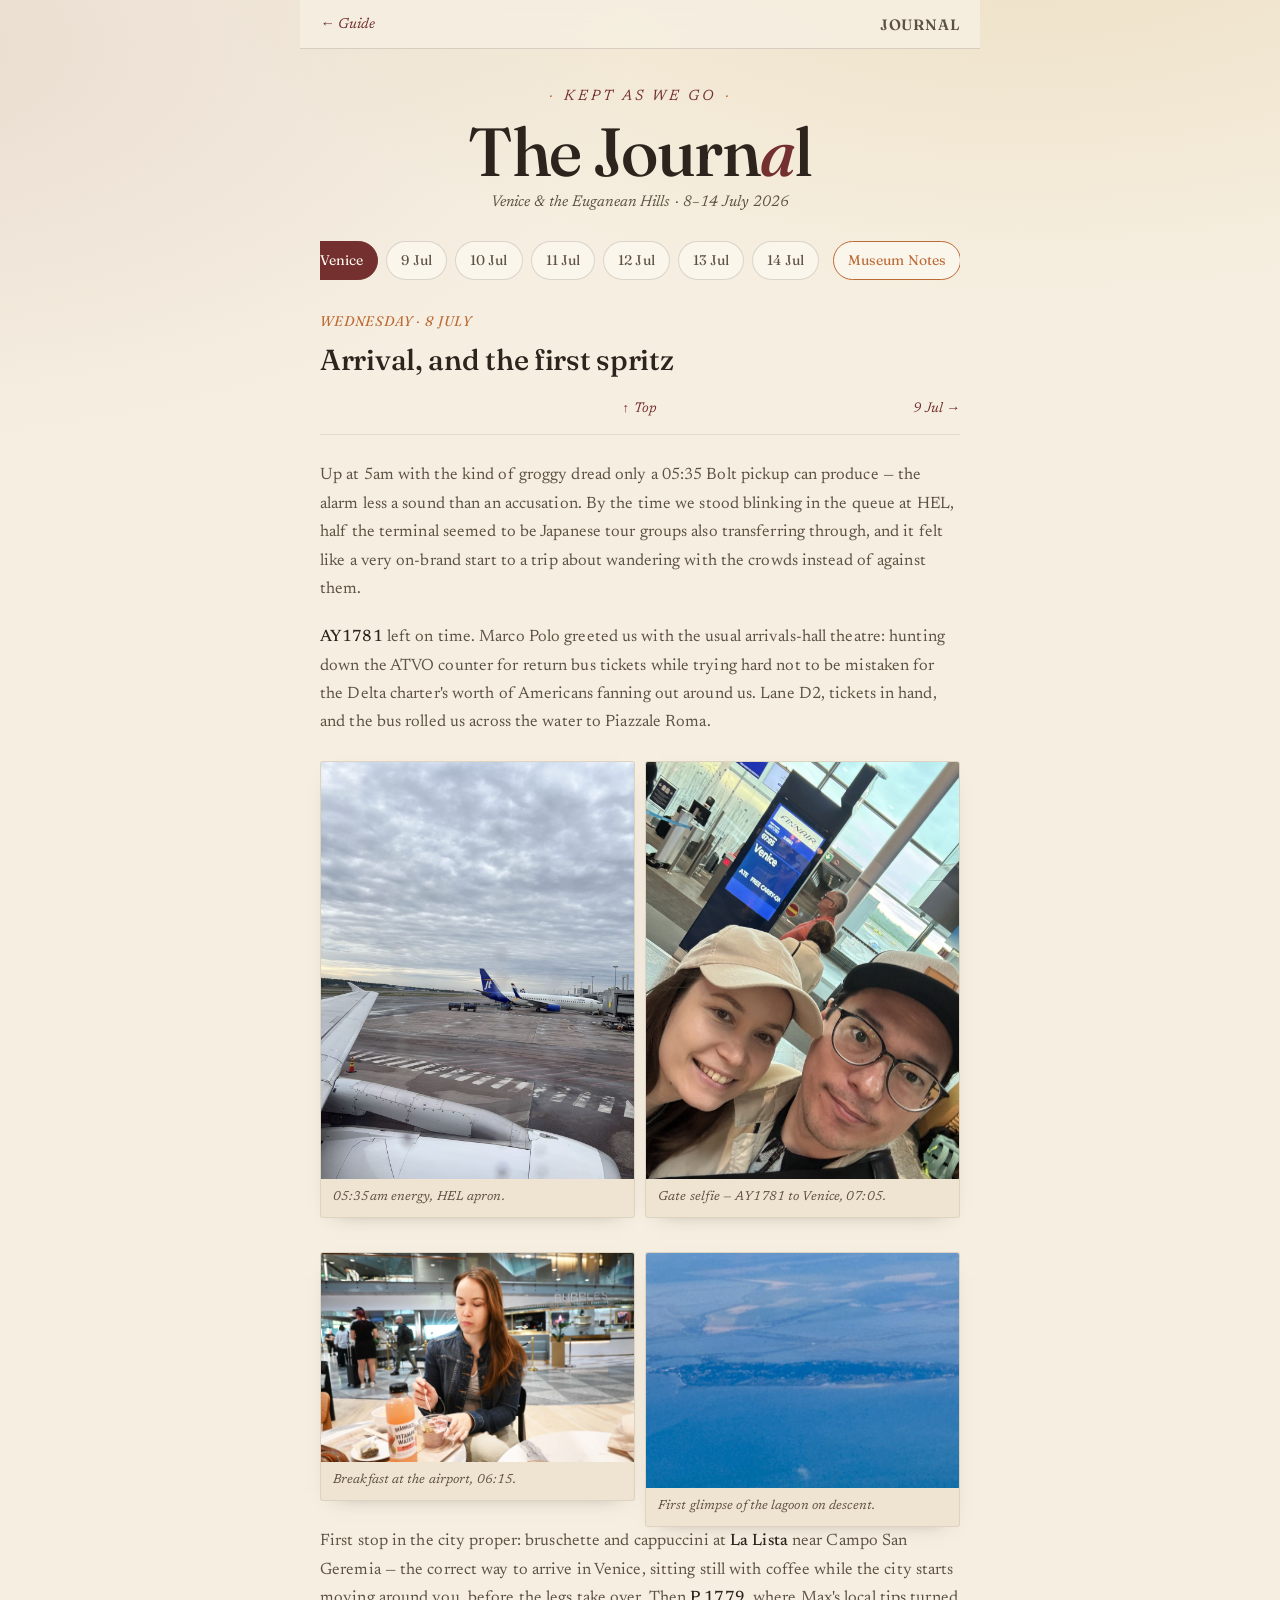
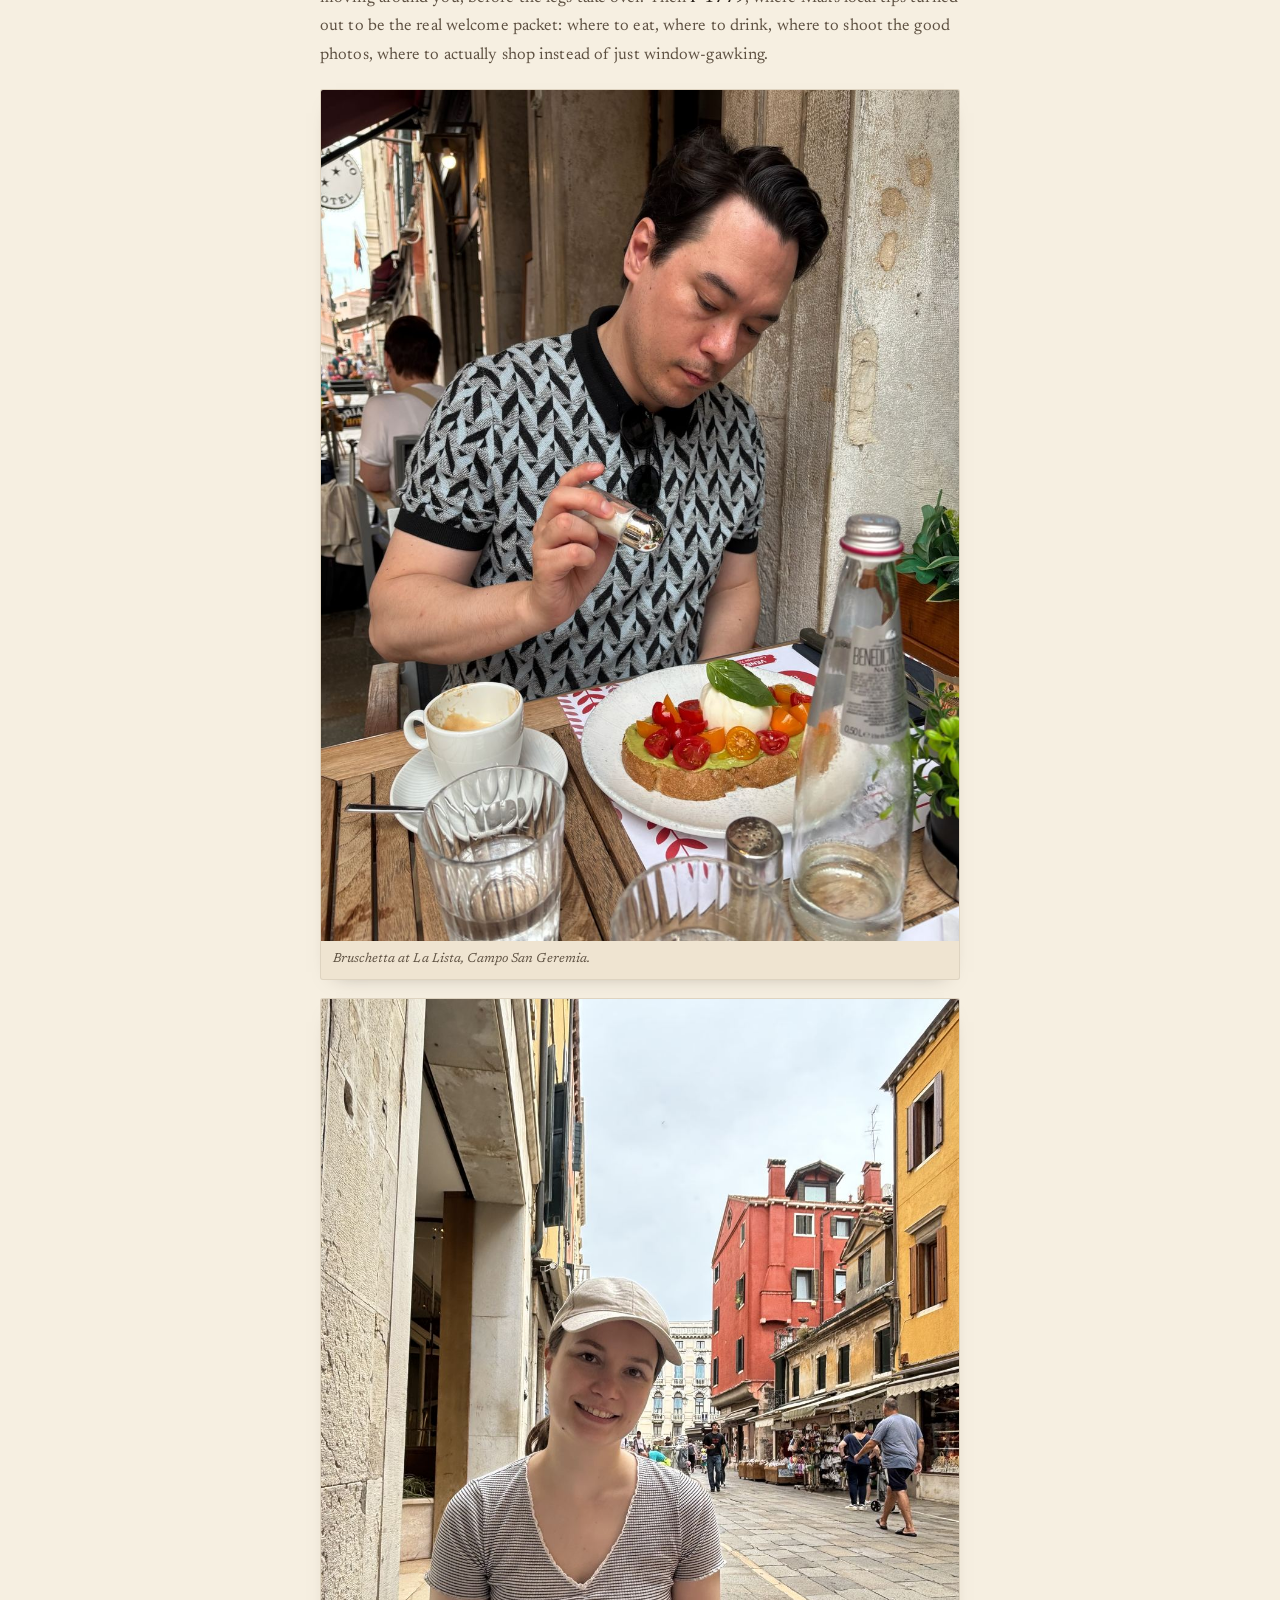
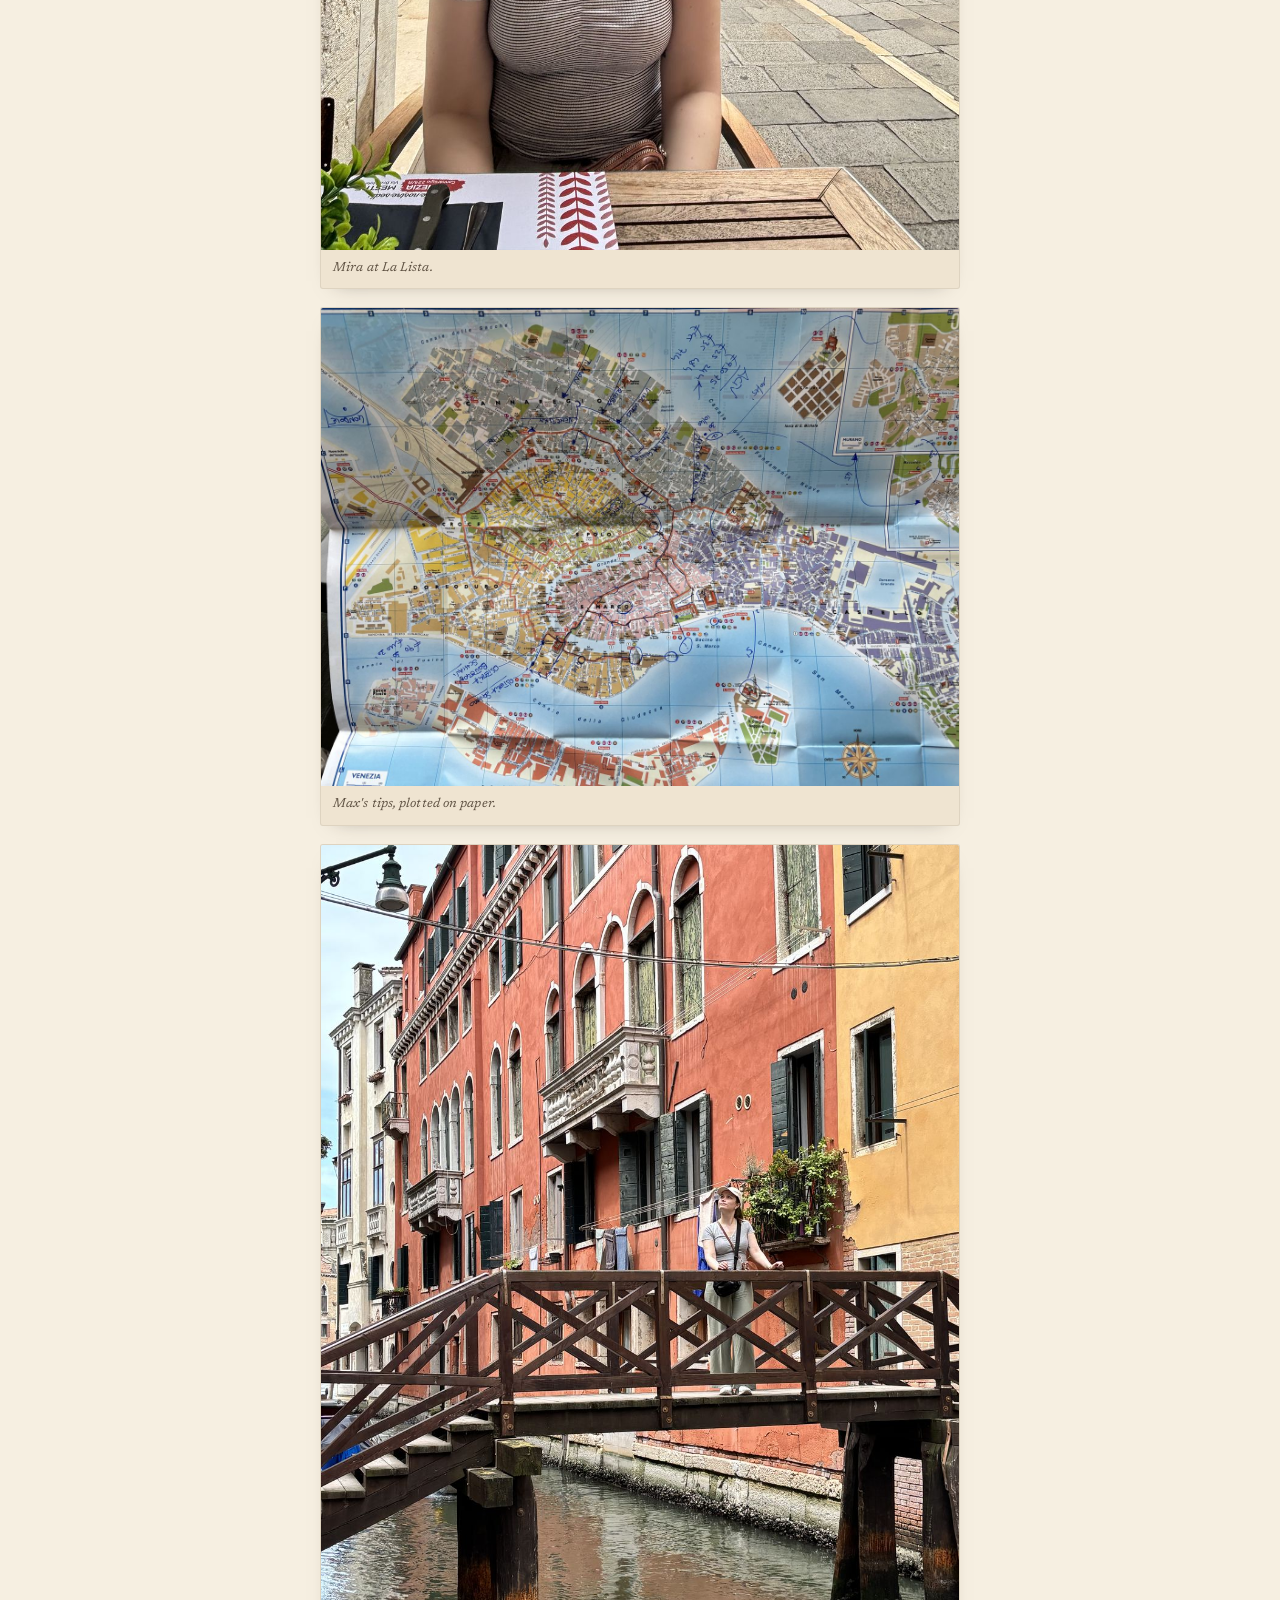
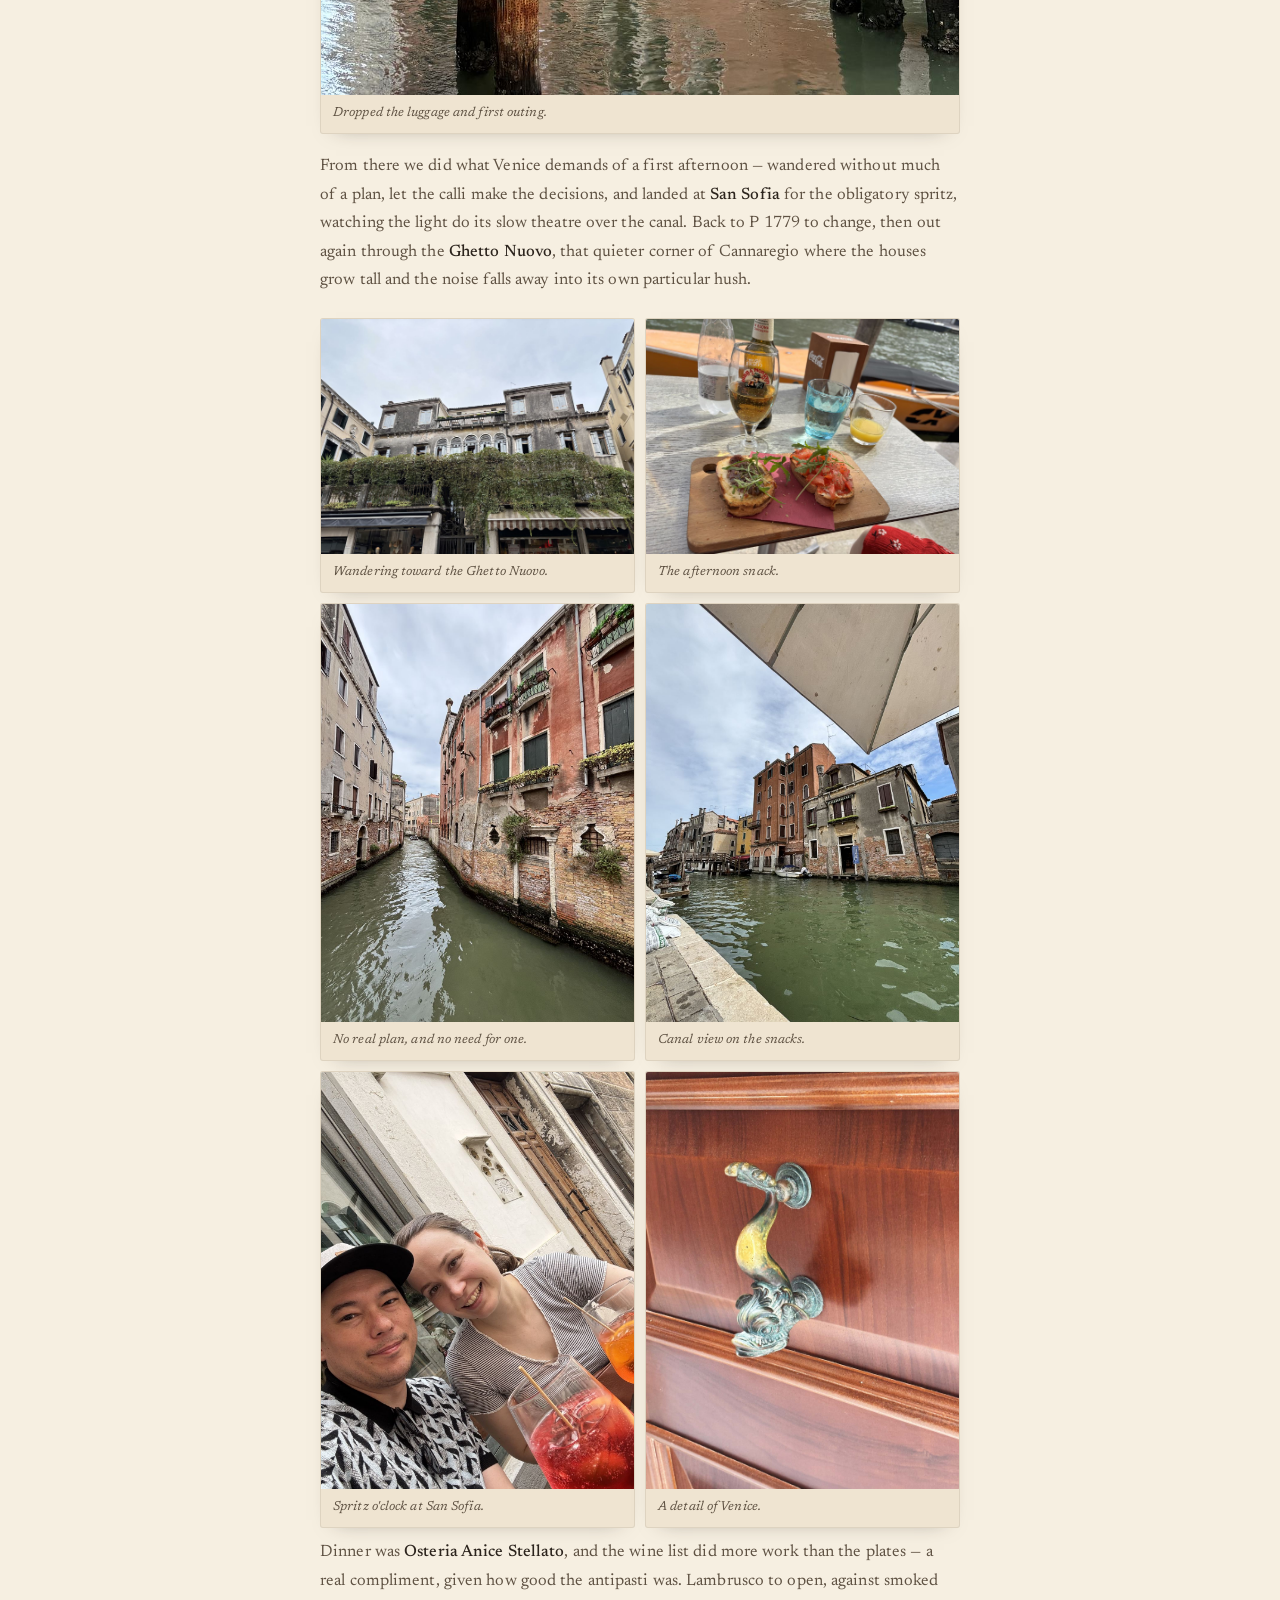
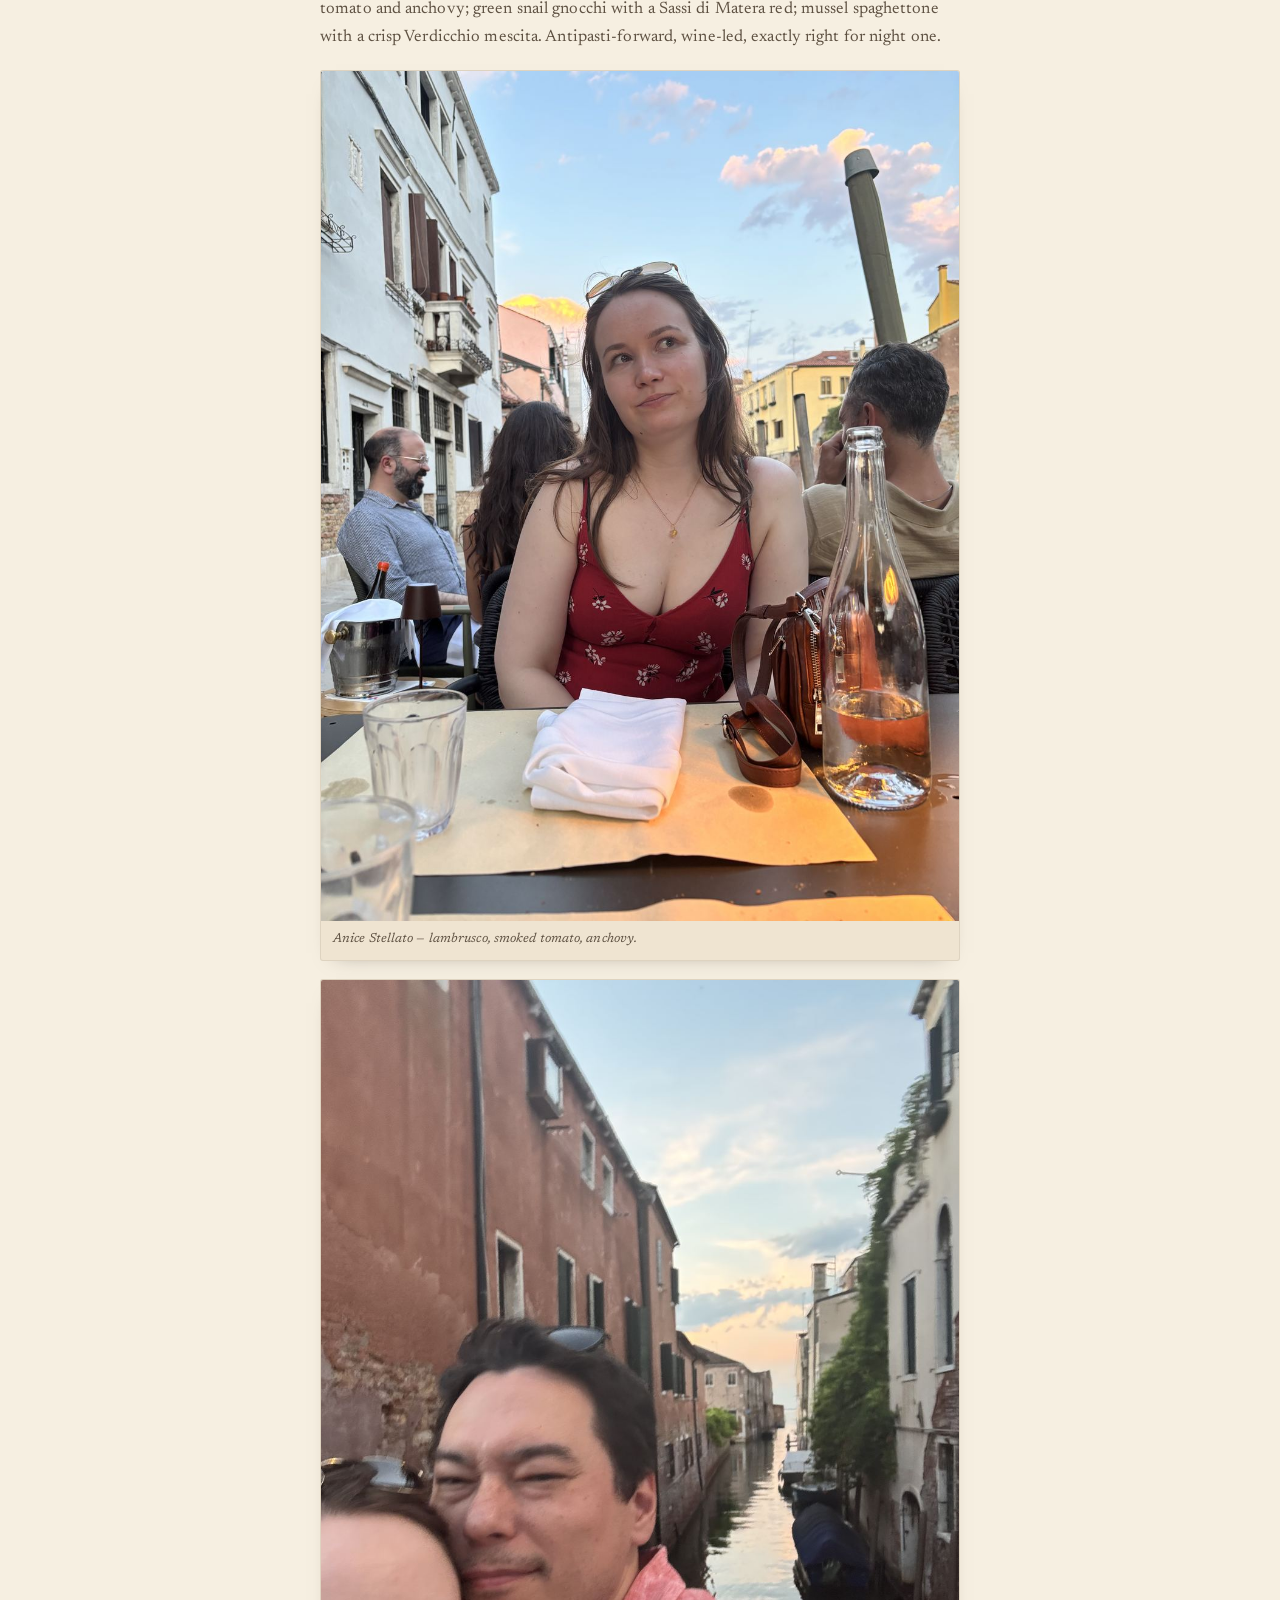
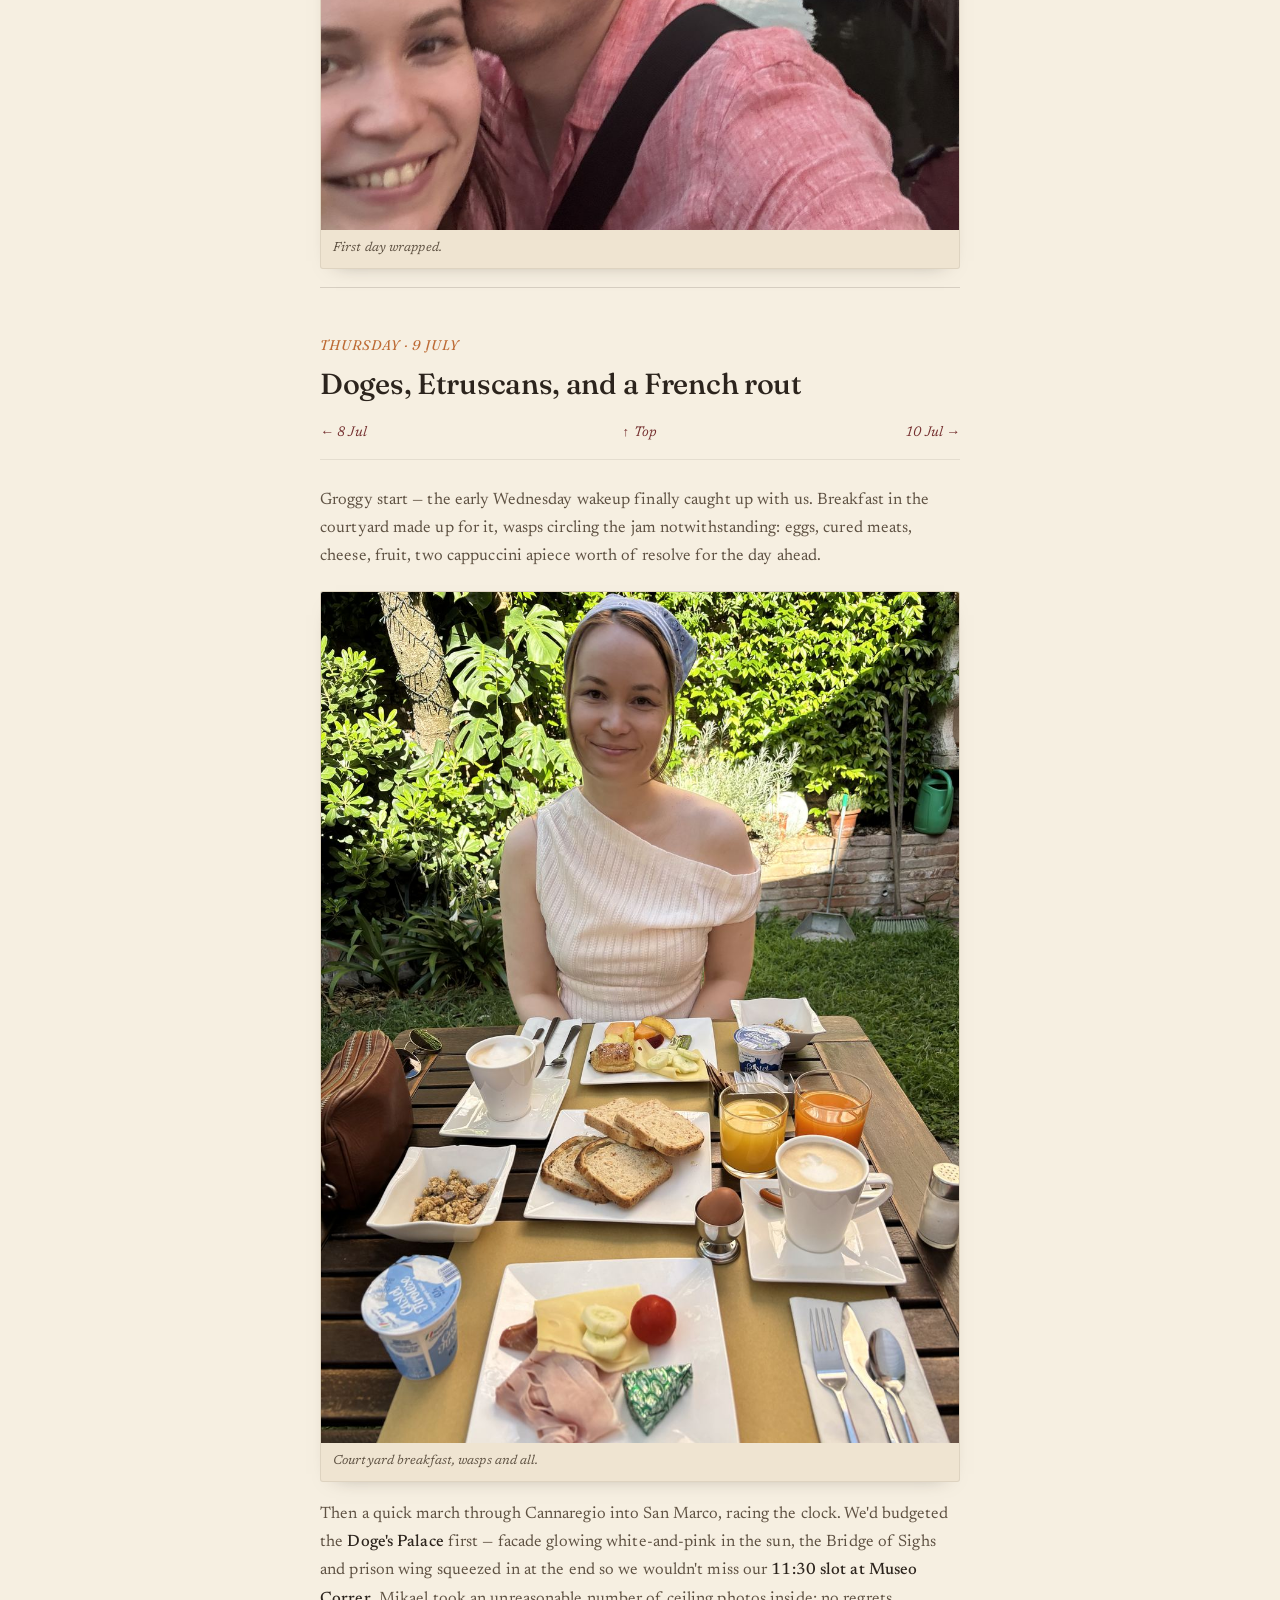
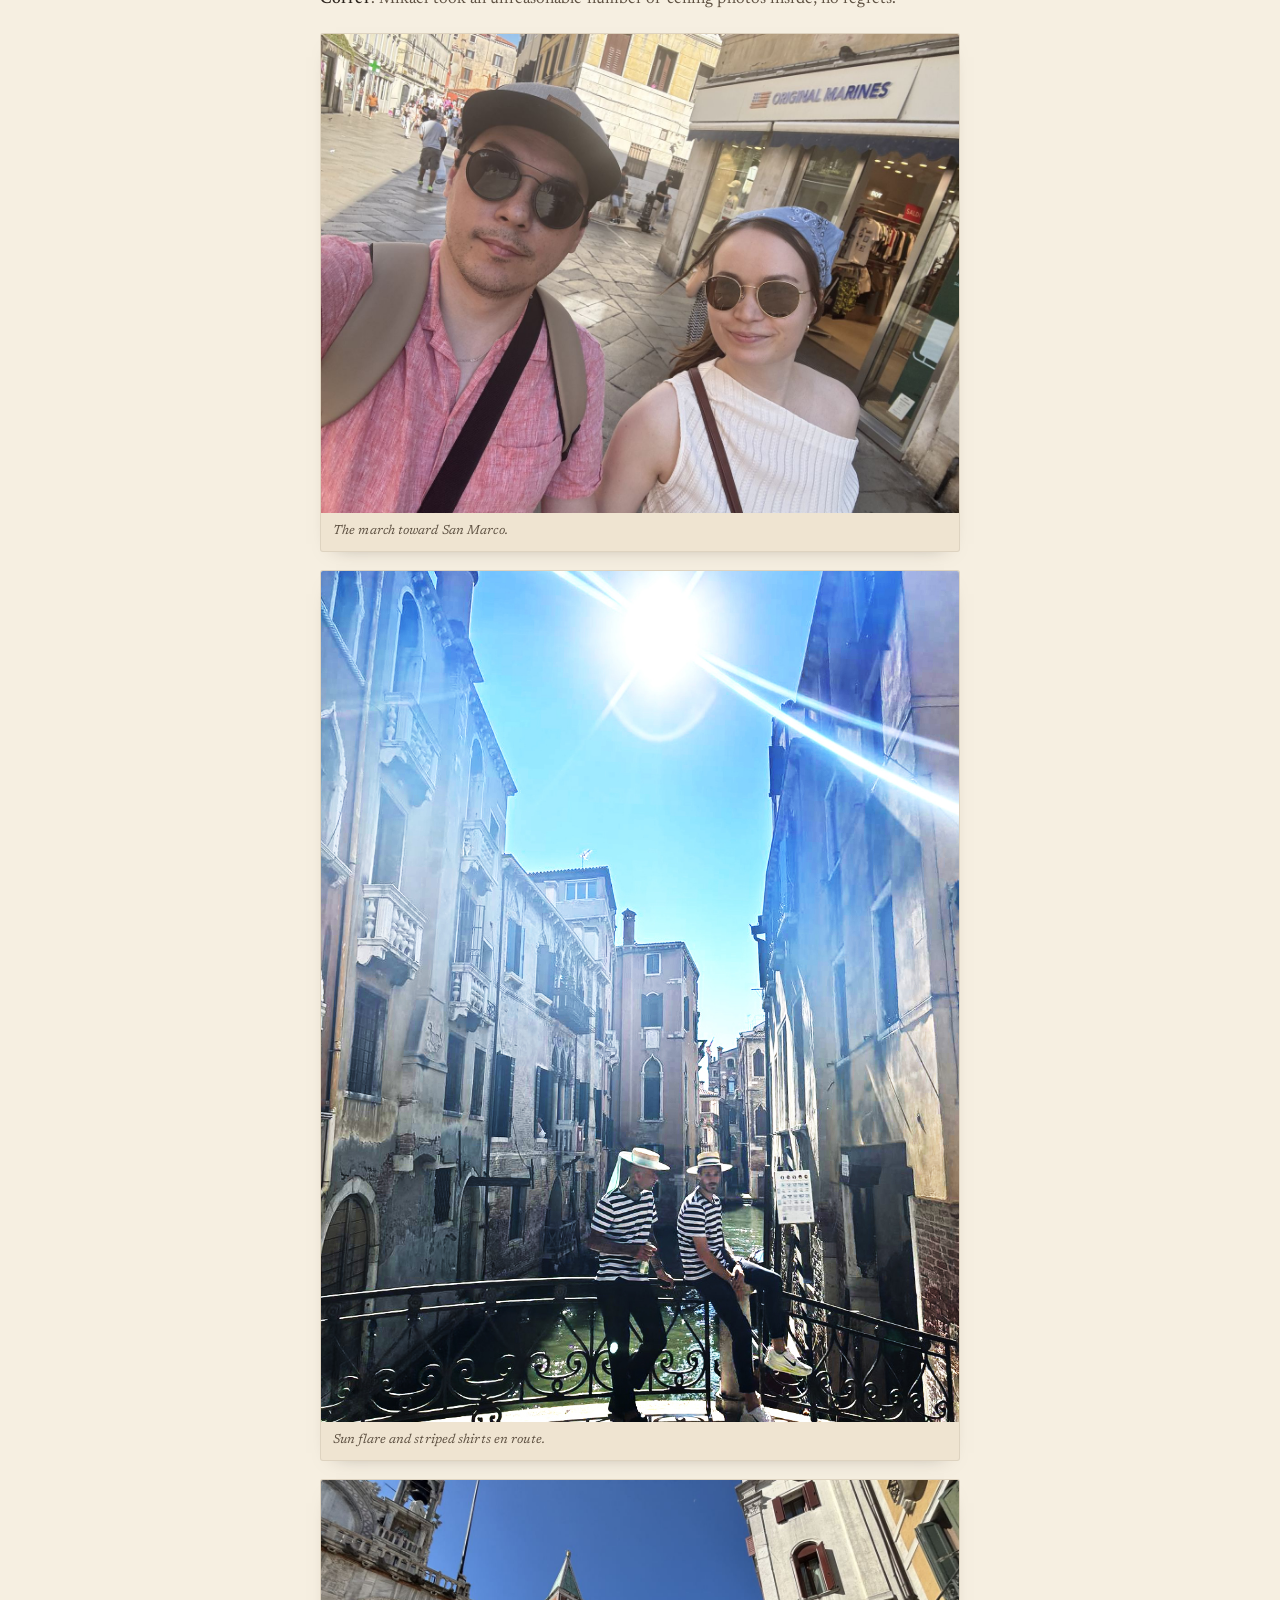
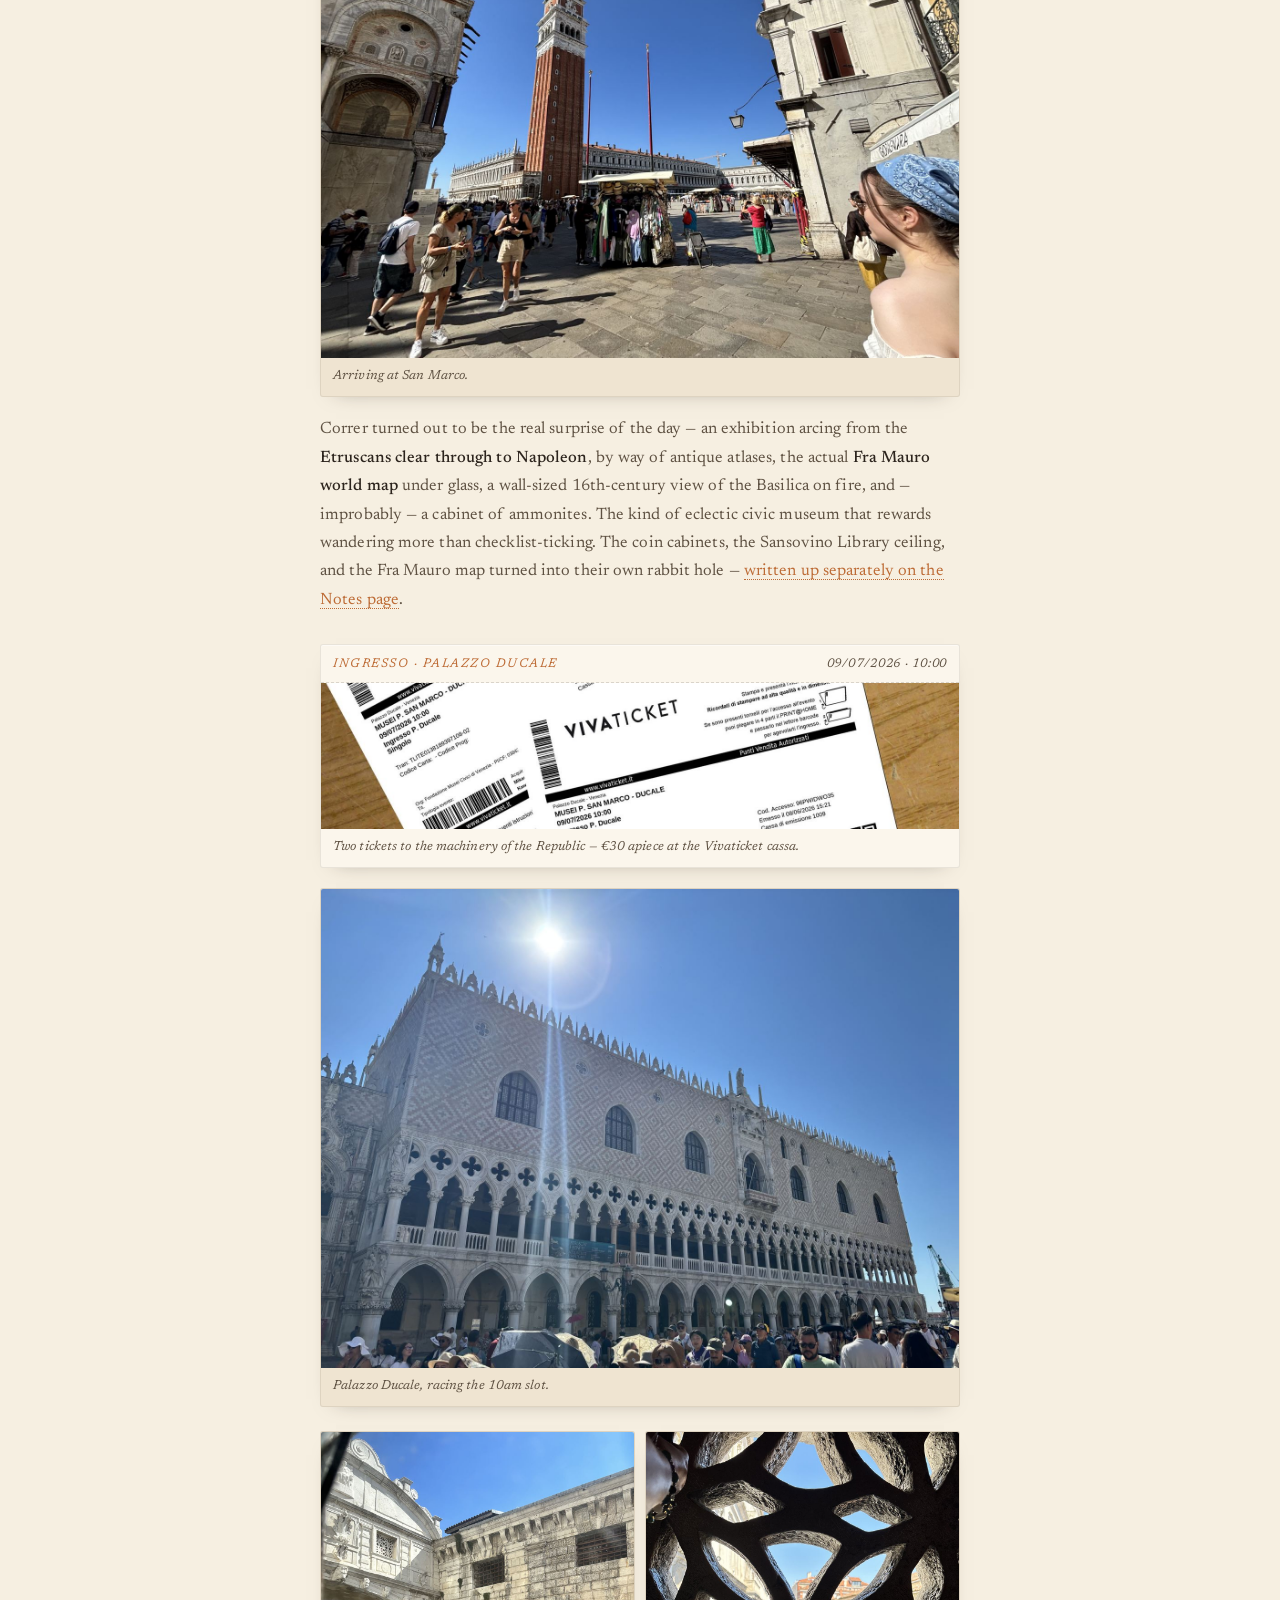
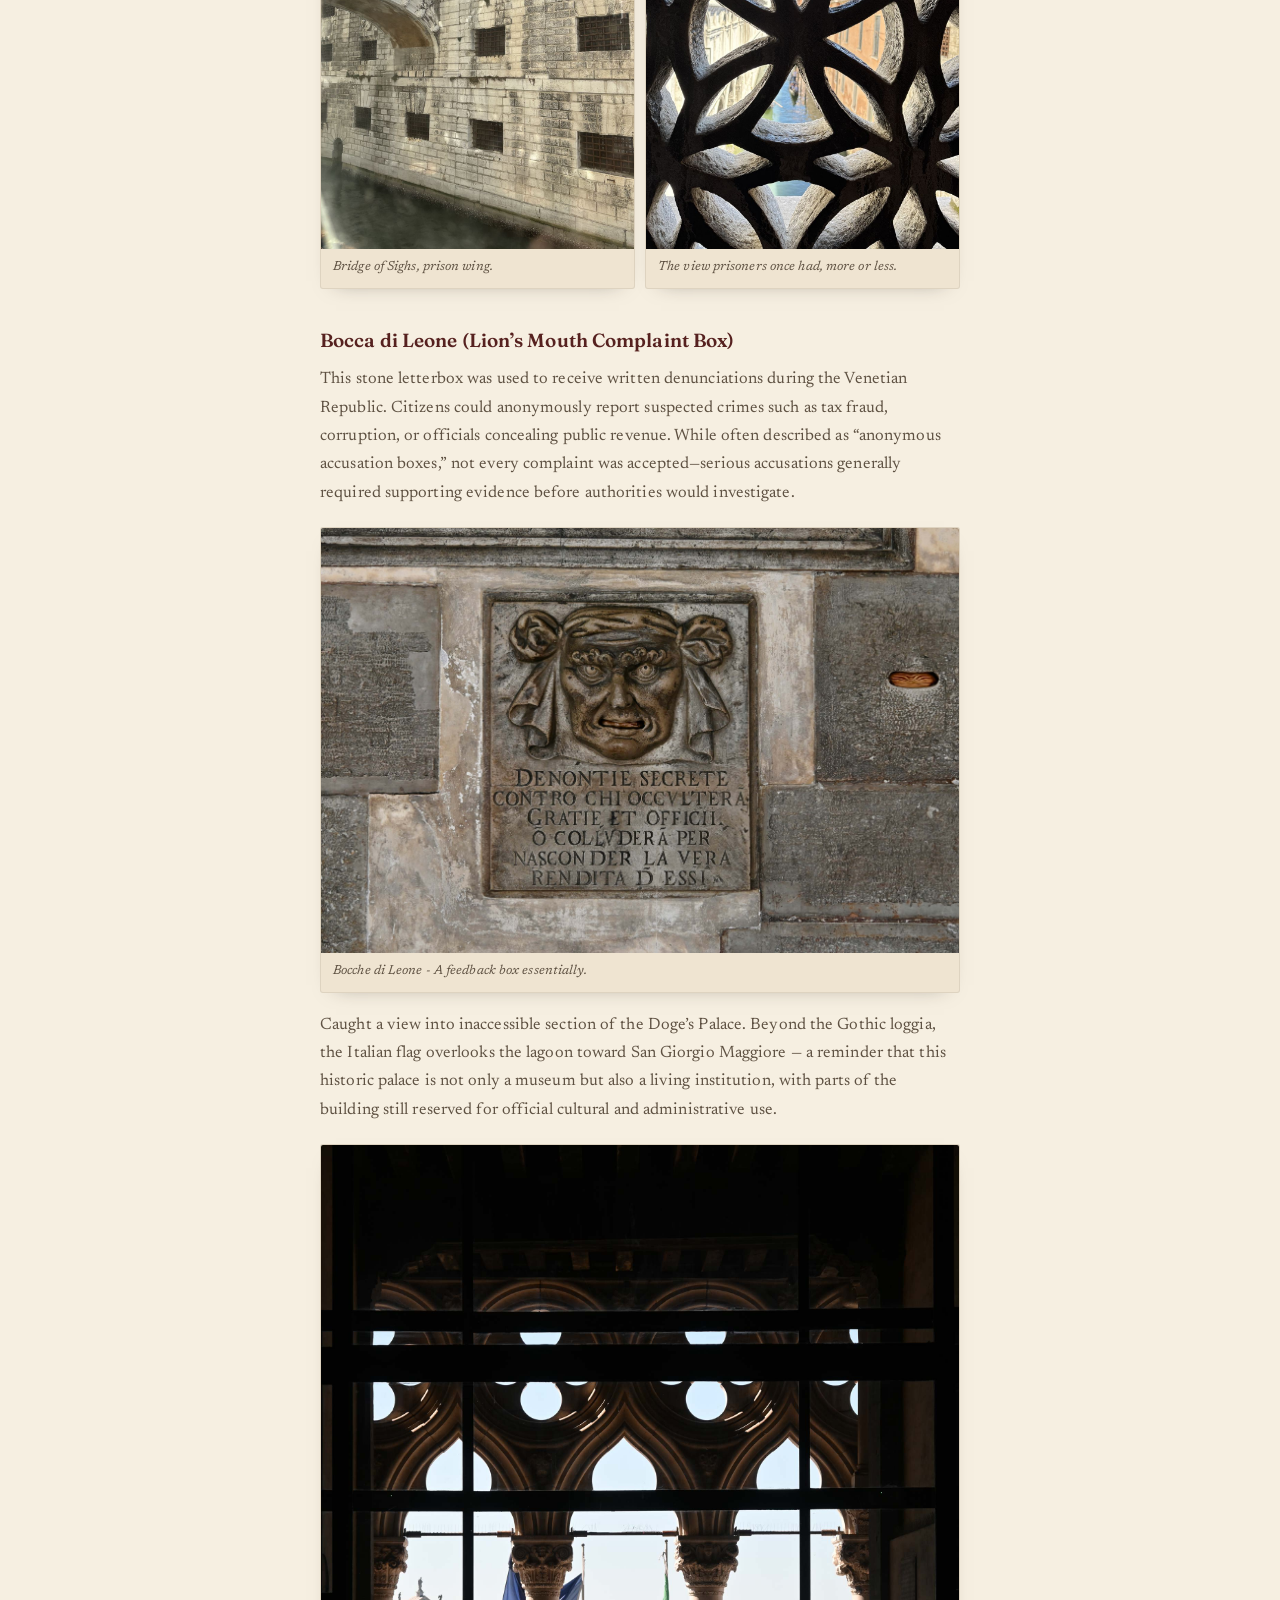
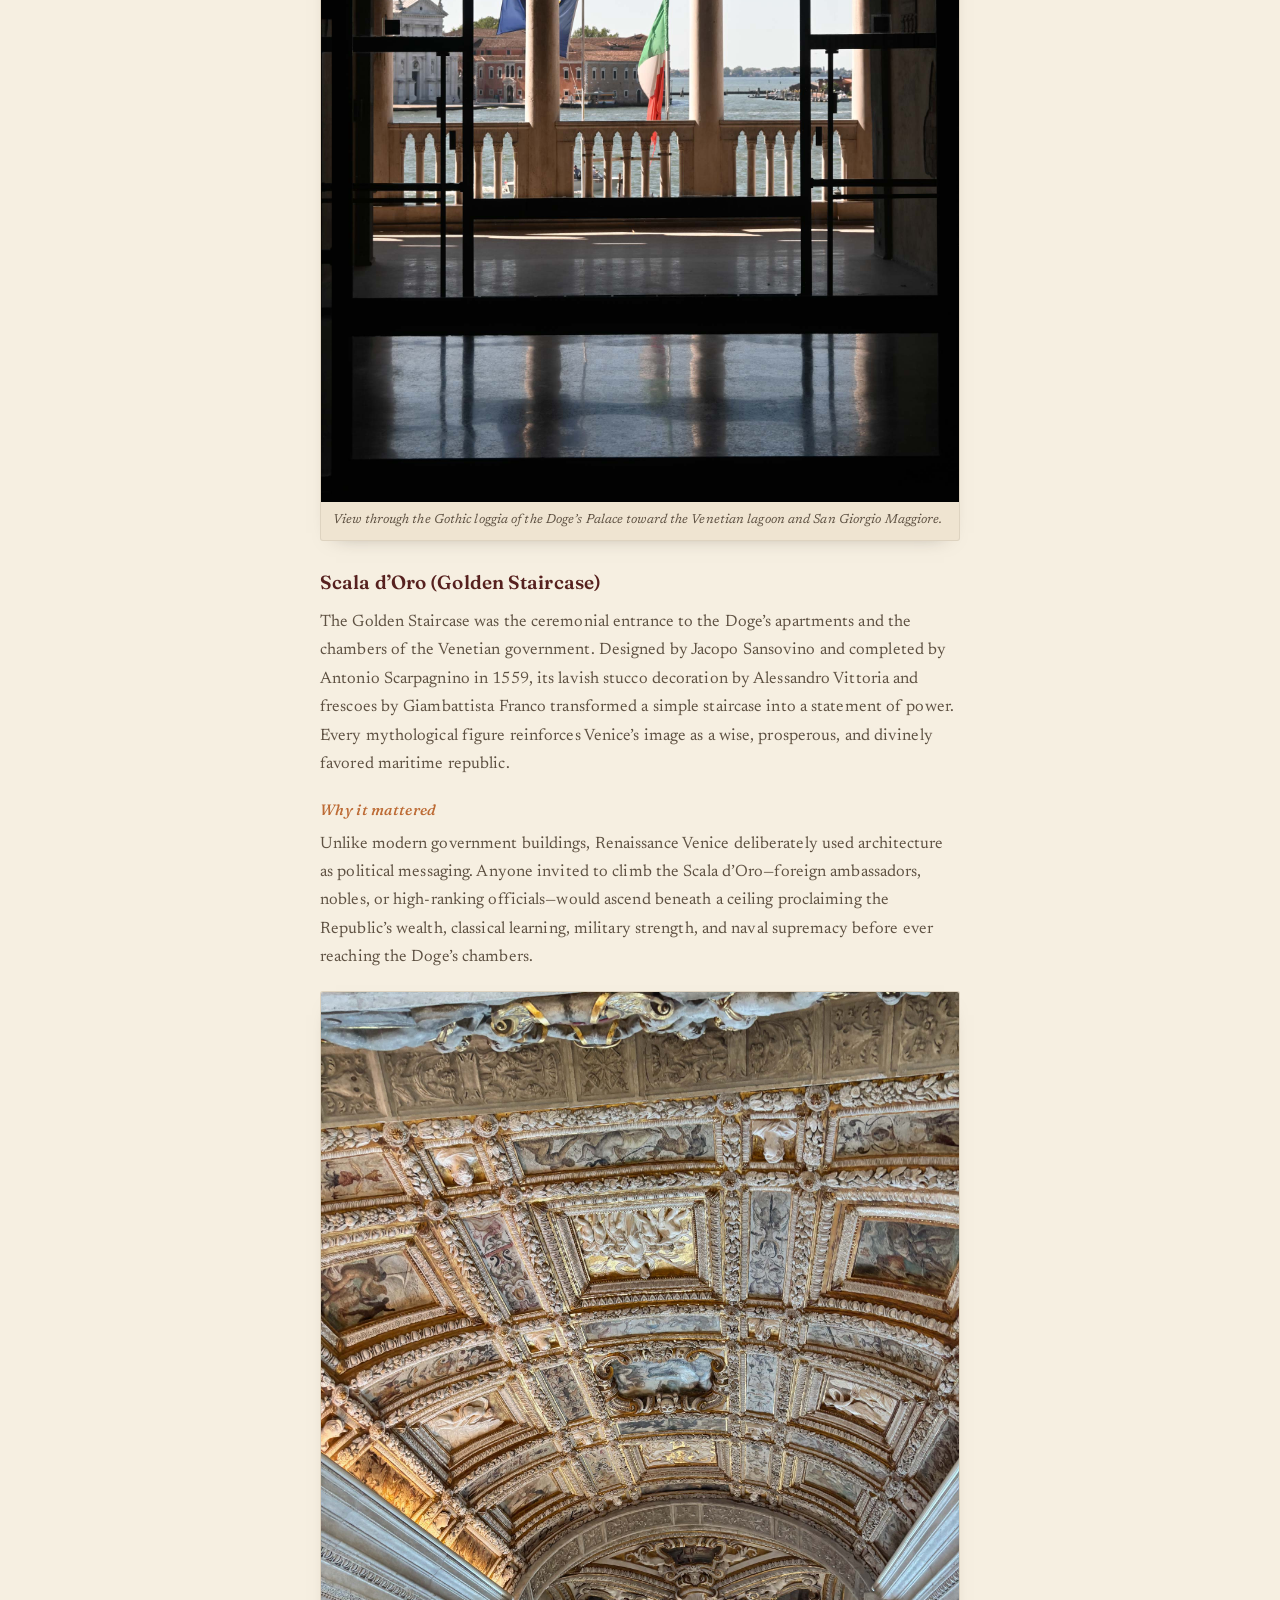
==== journal.html @ e8aa8b3c "fixes" ====
<!DOCTYPE html>
<html lang="en">
<head>
<meta charset="UTF-8">
<meta name="viewport" content="width=device-width, initial-scale=1.0">
<title>Journal · Veneto 2026</title>
<meta name="description" content="A travel journal from Venice and the Euganean Hills, 8–14 July 2026 — museums, a night at La Fenice, and the wines of the Colli Euganei.">
<meta name="theme-color" content="#f6efe1">
<link rel="icon" href="favicon.svg" type="image/svg+xml">
<meta property="og:type" content="article">
<meta property="og:site_name" content="Veneto 2026">
<meta property="og:title" content="The Journal · Venice &amp; the Euganean Hills">
<meta property="og:description" content="Seven days across Venice and the Colli Euganei — the Doge's Palace, the Biennale, La Fenice, and the vineyards of the Euganean Hills.">
<meta property="og:url" content="https://mikael-kun.github.io/veneto-2026/journal.html">
<meta property="og:image" content="https://mikael-kun.github.io/veneto-2026/img/day1/day1-03.jpg">
<meta name="twitter:card" content="summary_large_image">
<link rel="preconnect" href="https://fonts.googleapis.com">
<link rel="preconnect" href="https://fonts.gstatic.com" crossorigin>
<link href="https://fonts.googleapis.com/css2?family=Fraunces:ital,opsz,wght@0,9..144,400;0,9..144,500;0,9..144,600;1,9..144,400;1,9..144,500&family=Newsreader:ital,opsz,wght@0,6..72,400;0,6..72,500;1,6..72,400&display=swap" rel="stylesheet">
<link rel="stylesheet" href="styles.css">
</head>
<body>
<div class="wrap">

  <div class="topbar" id="top">
    <a class="tb-back" href="index.html">&larr;&nbsp;Guide</a>
    <span class="tb-brand">Journal</span>
  </div>

  <header class="hero">
    <span class="overline">Kept as we go</span>
    <h1 class="title">The Journ<em>a</em>l</h1>
    <div class="sub">Venice &amp; the Euganean Hills · 8–14 July 2026</div>
  </header>

  <nav class="daynav">
    <a href="#d1" class="on">8 Jul · Venice</a>
    <a href="#d2">9 Jul</a>
    <a href="#d3">10 Jul</a>
    <a href="#d4">11 Jul</a>
    <a href="#d5">12 Jul</a>
    <a href="#d6">13 Jul</a>
    <a href="#d7">14 Jul</a>
    <a href="notes.html#museum" class="museum-pill">Museum Notes</a>
    <a href="notes.html#concert" class="concert-pill">Concert Notes</a>
    <a href="notes.html#wine" class="wine-pill">Wine Notes</a>
    <a href="notes.html#bo" class="bo-pill">Palazzo del Bo</a>
  </nav>

  <!-- ===== DAY 1 ===== -->
  <section class="day-entry" id="d1">
    <div class="day-date">Wednesday · 8 July</div>
    <h2 class="day-title">Arrival, and the first spritz</h2>
    <nav class="day-head">
      <span class="df-prev"></span>
      <a class="df-mid" href="#top">Top</a>
      <a class="df-next" href="#d2">9 Jul →</a>
    </nav>

    <p>Up at 5am with the kind of groggy dread only a 05:35 Bolt pickup can produce — the alarm less a sound than an accusation. By the time we stood blinking in the queue at HEL, half the terminal seemed to be Japanese tour groups also transferring through, and it felt like a very on-brand start to a trip about wandering with the crowds instead of against them.</p>

    <p><b>AY1781</b> left on time. Marco Polo greeted us with the usual arrivals-hall theatre: hunting down the ATVO counter for return bus tickets while trying hard not to be mistaken for the Delta charter's worth of Americans fanning out around us. Lane D2, tickets in hand, and the bus rolled us across the water to Piazzale Roma.</p>
    <div class="gallery">
    <figure class="inline-figure"><img src="img/day1/day1-01.jpg" loading="lazy" alt="Plane wing on the tarmac at HEL"><figcaption>05:35am energy, HEL apron.</figcaption></figure>
    <figure class="inline-figure"><img src="img/day1/day1-02.jpg" loading="lazy" alt="Boarding selfie at the gate"><figcaption>Gate selfie — AY1781 to Venice, 07:05.</figcaption></figure>
    </div>
    
    <div class="gallery">
    <figure class="inline-figure"><img src="img/day1/day1-15.jpg" loading="lazy" alt="Breakfast at the airport"><figcaption>Breakfast at the airport, 06:15.</figcaption>       </figure>  
    <figure class="inline-figure"><img src="img/day1/day1-03.jpg" loading="lazy" alt="Aerial view over the lagoon"><figcaption>First glimpse of the lagoon on descent.</figcaption></figure>
    </div>
    
    <p>First stop in the city proper: bruschette and cappuccini at <b>La Lista</b> near Campo San Geremia — the correct way to arrive in Venice, sitting still with coffee while the city starts moving around you, before the legs take over. Then <b>P 1779</b>, where Max's local tips turned out to be the real welcome packet: where to eat, where to drink, where to shoot the good photos, where to actually shop instead of just window-gawking.</p>

    <figure class="inline-figure"><img src="img/day1/day1-04.jpg" loading="lazy" alt="Breakfast bruschetta with burrata"><figcaption>Bruschetta at La Lista, Campo San Geremia.</figcaption></figure>
    <figure class="inline-figure"><img src="img/day1/day1-05.jpg" loading="lazy" alt="Mira at La Lista"><figcaption>Mira at La Lista.</figcaption></figure>
    <figure class="inline-figure"><img src="img/day1/day1-06.jpg" loading="lazy" alt="Paper map of Venice, annotated"><figcaption>Max's tips, plotted on paper.</figcaption></figure>
    <figure class="inline-figure"><img src="img/day1/day1-11.jpg" loading="lazy" alt="Mira on a wooden bridge"><figcaption>Dropped the luggage and first outing.</figcaption></figure>

    <p>From there we did what Venice demands of a first afternoon — wandered without much of a plan, let the calli make the decisions, and landed at <b>San Sofia</b> for the obligatory spritz, watching the light do its slow theatre over the canal. Back to P 1779 to change, then out again through the <b>Ghetto Nuovo</b>, that quieter corner of Cannaregio where the houses grow tall and the noise falls away into its own particular hush.</p>
   
    <div class="gallery">
    <figure class="inline-figure"><img src="img/day1/day1-07.jpg" loading="lazy" alt="Ivy-covered building along a shopfront"><figcaption>Wandering toward the Ghetto Nuovo.</figcaption></figure>
    <figure class="inline-figure"><img src="img/day1/day1-08.jpg" loading="lazy" alt="Narrow Venice canal"><figcaption>No real plan, and no need for one.</figcaption></figure>
    <figure class="inline-figure"><img src="img/day1/day1-14.jpg" loading="lazy" alt="Mikael and Mira toasting with spritzes at San Sofia"><figcaption>Spritz o'clock at San Sofia.</figcaption></figure>
    <figure class="inline-figure"><img src="img/day1/day1-10.jpg" loading="lazy" alt="Bruschette and drinks on a wooden board"><figcaption>The afternoon snack.</figcaption></figure>
    <figure class="inline-figure"><img src="img/day1/day1-09.jpg" loading="lazy" alt="Canal-side table under an umbrella"><figcaption>Canal view on the snacks.</figcaption></figure>
    <figure class="inline-figure"><img src="img/day1/day1-16.jpg" loading="lazy" alt="A classic Venice door-knob"><figcaption>A detail of Venice.</figcaption></figure>      
    </div>
    
    <p>Dinner was <b>Osteria Anice Stellato</b>, and the wine list did more work than the plates — a real compliment, given how good the antipasti was. Lambrusco to open, against smoked tomato and anchovy; green snail gnocchi with a Sassi di Matera red; mussel spaghettone with a crisp Verdicchio mescita. Antipasti-forward, wine-led, exactly right for night one.</p>

    <figure class="inline-figure"><img src="img/day1/day1-13.jpg" loading="lazy" alt="Mira at the table at Anice Stellato"><figcaption>Anice Stellato — lambrusco, smoked tomato, anchovy.</figcaption></figure>
    <figure class="inline-figure"><img src="img/day1/day1-12.jpg" loading="lazy" alt="Mikael and Mira selfie on a canal at sunset"><figcaption>First day wrapped.</figcaption></figure>
  </section>

  <!-- ===== DAY 2 ===== -->
  <section class="day-entry" id="d2">
    <div class="day-date">Thursday · 9 July</div>
    <h2 class="day-title">Doges, Etruscans, and a French rout</h2>
    <nav class="day-head">
      <a class="df-prev" href="#d1">← 8 Jul</a>
      <a class="df-mid" href="#top">Top</a>
      <a class="df-next" href="#d3">10 Jul →</a>
    </nav>

    <p>Groggy start — the early Wednesday wakeup finally caught up with us. Breakfast in the courtyard made up for it, wasps circling the jam notwithstanding: eggs, cured meats, cheese, fruit, two cappuccini apiece worth of resolve for the day ahead.</p>
      <figure class="inline-figure"><img src="img/day2/day2-01.jpg" loading="lazy" alt="Breakfast in the courtyard"><figcaption>Courtyard breakfast, wasps and all.</figcaption></figure>

    <p>Then a quick march through Cannaregio into San Marco, racing the clock. We'd budgeted the <b>Doge's Palace</b> first — facade glowing white-and-pink in the sun, the Bridge of Sighs and prison wing squeezed in at the end so we wouldn't miss our <b>11:30 slot at Museo Correr</b>. Mikael took an unreasonable number of ceiling photos inside; no regrets.</p>
      <figure class="inline-figure"><img src="img/day2/day2-02.jpg" loading="lazy" alt="Mikael and Mira selfie on a Venice street"><figcaption>The march toward San Marco.</figcaption></figure>
      <figure class="inline-figure"><img src="img/day2/day2-03.jpg" loading="lazy" alt="Gondoliers on a bridge in the sun"><figcaption>Sun flare and striped shirts en route.</figcaption></figure>
      <figure class="inline-figure"><img src="img/day2/day2-04.jpg" loading="lazy" alt="St Mark's Square and campanile"><figcaption>Arriving at San Marco.</figcaption></figure>

    <p>Correr turned out to be the real surprise of the day — an exhibition arcing from the <b>Etruscans clear through to Napoleon</b>, by way of antique atlases, the actual <b>Fra Mauro world map</b> under glass, a wall-sized 16th-century view of the Basilica on fire, and — improbably — a cabinet of ammonites. The kind of eclectic civic museum that rewards wandering more than checklist-ticking. The coin cabinets, the Sansovino Library ceiling, and the Fra Mauro map turned into their own rabbit hole — <a class="qr-link" href="notes.html#museum">written up separately on the Notes page</a>.</p>

 <!-- ===== Ducale ===== -->

    <figure class="ticket-hero">
      <div class="th-kicker"><span>Ingresso · Palazzo Ducale</span><span>09/07/2026 · 10:00</span></div>
      <img src="img/day2/day2-ticket-ducale.jpg" loading="lazy" alt="Two printed Vivaticket admission tickets for Palazzo Ducale, Venice, dated 9 July 2026 at 10:00, laid on a wooden table.">
      <figcaption>Two tickets to the machinery of the Republic — €30 apiece at the Vivaticket cassa.</figcaption>
    </figure>
    
 <figure class="inline-figure"><img src="img/day2/day2-05.jpg" loading="lazy" alt="Doge's Palace facade"><figcaption>Palazzo Ducale, racing the 10am slot.</figcaption></figure>
    
    <div class="gallery">
      <figure class="inline-figure"><img src="img/day2/day2-06.jpg" loading="lazy" alt="Bridge of Sighs exterior"><figcaption>Bridge of Sighs, prison wing.</figcaption></figure>
      <figure class="inline-figure"><img src="img/day2/day2-07.jpg" loading="lazy" alt="View through a stone-traceried window"><figcaption>The view prisoners once had, more or less.</figcaption></figure>
    </div> 
 <h3>Bocca di Leone (Lion’s Mouth Complaint Box)</h3>
    <p>This stone letterbox was used to receive written denunciations during the Venetian Republic. Citizens could anonymously report suspected crimes such as tax fraud, corruption, or officials concealing public revenue. While often described as “anonymous accusation boxes,” not every complaint was accepted—serious accusations generally required supporting evidence before authorities would investigate.</p>
    
            <figure class="inline-figure"><img src="img/day2/day2-25.jpg" loading="lazy" alt="Stone Lion’s Mouth complaint box in the Doge’s Palace, Venice, used during the Venetian Republic to collect written reports of corruption and tax fraud."><figcaption>Bocche di Leone - A feedback box essentially.</figcaption></figure>

 <p>Caught a view into inaccessible section of the Doge’s Palace. Beyond the Gothic loggia, the Italian flag overlooks the lagoon toward San Giorgio Maggiore — a reminder that this historic palace is not only a museum but also a living institution, with parts of the building still reserved for official cultural and administrative use.</p>
            <figure class="inline-figure"><img src="img/day2/day2-26.jpg" loading="lazy" alt="A pointed Gothic arch of the Doge’s Palace loggia framing the lagoon, with San Giorgio Maggiore across the water."><figcaption>View through the Gothic loggia of the Doge’s Palace toward the Venetian lagoon and San Giorgio Maggiore.</figcaption></figure>    

 <h3>Scala d’Oro (Golden Staircase)</h3>
    <p>The Golden Staircase was the ceremonial entrance to the Doge’s apartments and the chambers of the Venetian government. Designed by Jacopo Sansovino and completed by Antonio Scarpagnino in 1559, its lavish stucco decoration by Alessandro Vittoria and frescoes by Giambattista Franco transformed a simple staircase into a statement of power. Every mythological figure reinforces Venice’s image as a wise, prosperous, and divinely favored maritime republic.</p>
  <h4>Why it mattered</h4>
    <p>Unlike modern government buildings, Renaissance Venice deliberately used architecture as political messaging. Anyone invited to climb the Scala d’Oro—foreign ambassadors, nobles, or high-ranking officials—would ascend beneath a ceiling proclaiming the Republic’s wealth, classical learning, military strength, and naval supremacy before ever reaching the Doge’s chambers.</p>
  <figure class="inline-figure"><img src="img/day2/day2-27.jpg" loading="lazy" alt="Barrel-vaulted ceiling of the Scala d’Oro, thick with gilded stucco framing painted panels.">
    <figcaption>The richly decorated vaulted ceiling of the Scala d’Oro (Golden Staircase) in the Doge’s Palace, featuring gilded stucco, Renaissance frescoes, and classical mythological figures.</figcaption>
  </figure>

<h3>Sala delle Quattro Porte (Room of the Four Doors)</h3>
    <p>Rebuilt after the fire of 1574 to designs by Andrea Palladio and Giovanni Antonio Rusconi, the Room of the Four Doors served as the formal antechamber to the Republic’s principal council rooms. Ambassadors, envoys, and delegations waited here before being received — which makes the decoration less ornament than argument, put to work on visitors during the one stretch of the day when they had nothing to do but look.</p>

<h4>The ceiling</h4>
    <p>The ceiling itself reinforces Venice’s political message. Tintoretto’s mythological paintings depict Venice under the protection and approval of the classical gods. Rather than merely decorating the room, the artwork presents the Republic as a state founded on wisdom, justice, and divine favor—a recurring theme throughout the Doge’s Palace.</p>

<h4>The four doors</h4>
    <p>The room takes its name from the four monumental doorways that give onto it, each framed in precious marbles and crowned with allegorical sculpture. They open toward the chambers where the Republic’s business was actually conducted, which turned a single waiting room into a hinge of Venetian government — the door that opened told you which body had decided to see you.</p>
    
            <figure class="inline-figure"><img src="img/day2/day2-28.jpg" loading="lazy" alt="Ceiling of the Sala delle Quattro Porte: white-and-gold stucco figures ringing painted panels.">
              <figcaption>Ornate ceiling of the Sala delle Quattro Porte in the Doge’s Palace, featuring white-and-gold stucco reliefs of Minerva and allegorical virtues surrounding Renaissance frescoes by Tintoretto.</figcaption>
            </figure>
            <figure class="inline-figure"><img src="img/day2/day2-29.jpg" loading="lazy" alt="Stucco relief of a helmeted Minerva with spear and shield, set into the gilded ceiling.">
              <figcaption>Minerva (Athena) represents wisdom, prudence, and just government. As the goddess of strategic intelligence rather than reckless warfare, she was an ideal symbol for the Venetian Republic.</figcaption>
            </figure>

<h3>Sala del Senato (Senate Chamber)</h3>
    <p>The Senate Chamber was where the Venetian Senate met to direct the Republic’s foreign policy, trade, naval affairs, and finances. Composed of experienced patricians, the Senate governed Venice’s commercial empire and made many of the decisions that shaped its influence across the Mediterranean. The lavish decoration by Tintoretto and other Renaissance masters transforms the chamber into a celebration of wise government, divine guidance, and the enduring strength of the Republic.</p>    

            <figure class="inline-figure"><img src="img/day2/day2-31.jpg" loading="lazy" alt="Gilded coffered ceiling of the Sala del Senato, large painted panels set between carved frames, a Roman-numeral clock on the wall below.">
            <figcaption>View of the gilded ceiling and monumental paintings of the Sala del Senato in the Doge’s Palace, featuring Renaissance allegories, a Roman numeral clock, and richly decorated coffered panels celebrating the ideals of the Venetian Republic.</figcaption>
            </figure>
            <figure class="inline-figure"><img src="img/day2/day2-32.jpg" loading="lazy" alt="Visitor looking up at the monumental paintings and senators’ benches inside the Sala del Senato (Senate Chamber) of the Doge’s Palace in Venice.">
            <figcaption>Mira pauses beneath the monumental paintings of the Sala del Senato, where Venice’s senators once gathered to debate diplomacy, trade, war, and the affairs of a maritime empire. Surrounded by allegorical masterpieces and beneath a richly gilded ceiling, the chamber was designed to remind every visitor that the Republic claimed to govern with wisdom, justice, and divine favor.</figcaption>
            </figure>
            <figure class="inline-figure"><img src="img/day2/day2-33.jpg" loading="lazy" alt="The senators’ benches and richly decorated end wall of the Sala del Senato in the Doge’s Palace, Venice, with monumental Renaissance paintings and an ornate gilded ceiling above.">
            <figcaption>The raised benches of the Sala del Senato were once occupied by the senators of the Venetian Republic, who gathered here to shape foreign policy, oversee trade, command the navy, and administer a maritime empire. Above them, monumental paintings and gilded decoration projected Venice as a republic guided by justice, wisdom, and divine providence.</figcaption>
            </figure>
            <figure class="inline-figure"><img src="img/day2/day2-34.jpg" loading="lazy" alt="Monumental Renaissance painting in the Sala del Senato of the Doge’s Palace showing Christ blessing the crowned personification of Venice, surrounded by saints, civic figures, and allegorical symbolism.">
            <figcaption>One of the monumental paintings in the Sala del Senato depicts Christ blessing the personification of Venice, shown as a crowned queen receiving the symbols of divine favor and authority. Created by Jacopo Tintoretto and his workshop, the scene reflects how the Republic portrayed itself—not merely as a political power, but as a state whose prosperity and mission were guided by divine providence.</figcaption>
            </figure>
            <figure class="inline-figure"><img src="img/day2/day2-35.jpg" loading="lazy" alt="Ornate zodiac clock in the Sala del Senato of the Doge’s Palace, featuring the twelve zodiac signs surrounding a golden sun within an elaborately gilded Renaissance frame.">
            <figcaption>One of the Senate Chamber’s most intriguing details is this richly decorated zodiac clock, where the twelve astrological signs encircle a radiant sun. In Renaissance Venice, such imagery reflected the harmony and order of the cosmos—a fitting symbol for a chamber where senators sought to govern the Republic with wisdom, balance, and foresight.</figcaption>
            </figure>

<h3>Sala del Maggior Consiglio (Chamber of the Great Council)</h3>
    <p>At 53 metres long and 25 metres wide, the Chamber of the Great Council is one of Europe’s largest historic council halls. Here, more than a thousand Venetian nobles gathered to elect officials, approve laws, and shape the future of the Republic. Rebuilt after the great fire of 1577, the hall is surrounded by monumental canvases celebrating Venice’s history and crowned by Tintoretto’s Paradise—one of the largest oil paintings ever created.</p>
    
            <figure class="inline-figure"><img src="img/day2/day2-36.jpg" loading="lazy" alt="Gilded and painted ceiling of the Sala del Maggior Consiglio in the Doge’s Palace, Venice.">
              <figcaption>The gilded ceiling of the Great Council Chamber, every panel carrying its share of the Republic’s self-portrait.</figcaption>
            </figure>
            <figure class="inline-figure"><img src="img/day2/day2-37.jpg" loading="lazy" alt="Tintoretto’s monumental Paradise filling the end wall of the Sala del Maggior Consiglio in the Doge’s Palace, Venice.">
              <figcaption>Stretching more than 22 metres across the end wall of the Great Council Chamber, Tintoretto’s Paradise is among the largest oil paintings ever created. Positioned behind the Doge’s throne, it reminded the Republic’s rulers that earthly authority ultimately stood beneath divine judgment.</figcaption>
            </figure>
            <figure class="inline-figure"><img src="img/day2/day2-38.jpg" loading="lazy" alt="Visitor photographing the richly gilded ceiling of the Great Council Chamber in the Doge’s Palace, Venice.">
              <figcaption>Standing beneath the gilded ceiling, it’s impossible not to look upward. Every painted panel celebrates Venice’s history, virtues, and victories, turning the Great Council Chamber into a monumental expression of the Republic’s identity.</figcaption>
            </figure>
            <figure class="inline-figure"><img src="img/day2/day2-39.jpg" loading="lazy" alt="Oval ceiling painting by Paolo Veronese in the Sala del Maggior Consiglio, depicting the personification of Venice enthroned among classical gods and crowned by Victory within an elaborate gilded frame.">
              <figcaption>At the center of the Great Council Chamber ceiling, Venice is personified as a majestic queen enthroned among classical deities and crowned by Victory. Painted by Paolo Veronese, the scene presents the Republic not simply as a powerful state, but as one whose justice, prosperity, and authority were celebrated by both Heaven and the classical world. Looking up, every member of the Great Council was reminded of the ideals they were expected to uphold.</figcaption>
            </figure>
            <figure class="inline-figure"><img src="img/day2/day2-41.jpg" loading="lazy" alt="Visitor standing inside the vast Sala del Maggior Consiglio of the Doge’s Palace, surrounded by monumental Renaissance paintings and a gilded ceiling.">
              <figcaption>Standing in one of Europe’s largest historic council chambers, Mira is surrounded by centuries of Venetian political history. More than a thousand nobles once assembled here beneath the gilded ceiling to govern one of the Mediterranean’s most powerful republics.</figcaption>
            </figure>

 <h3>Ponte dei Sospiri (The Bridge of Sighs)</h3>
    <p>Completed in 1614, the Bridge of Sighs was built to connect the Doge’s Palace with the New Prisons (Prigioni Nuove) across the Rio di Palazzo. Despite its graceful Baroque exterior, the enclosed bridge served a purely practical purpose: moving prisoners securely between the courtrooms and their cells.</p>
    
<p>Inside, the bridge contains two separate corridors divided by a wall. One carried prisoners between the courtrooms of the Doge’s Palace and the prisons, while the other connected the prisons with the offices of the State Advocates. Both corridors also linked to stairways leading to the lower cells (Pozzi) and the attic prisons (Piombi).</p>
    
<p>The famous name “Bridge of Sighs” is actually much younger than the bridge itself. It became popular during the Romantic period, inspired by the idea that condemned prisoners would sigh as they caught their final glimpse of Venice through the small stone lattice windows before beginning their sentence. In reality, many prisoners saw only narrow views of canals rather than the sweeping panoramas imagined by poets.</p>
  
            <figure class="inline-figure"><img src="img/day2/day2-43.jpg" loading="lazy" alt="Narrow stone corridor inside the Bridge of Sighs with visitors walking toward one of the famous lattice windows overlooking a Venetian canal.">
              <figcaption>The narrow stone corridor inside the Bridge of Sighs once carried prisoners from the courtrooms of the Doge’s Palace to the New Prisons. Enclosed and dimly lit, it offered only brief glimpses of Venice through its small stone windows.</figcaption>
            </figure>
            <figure class="inline-figure"><img src="img/day2/day2-44.jpg" loading="lazy" alt="View through the carved stone lattice of the Bridge of Sighs toward a narrow Venetian canal between historic buildings.">
              <figcaption>Looking through the carved stone grille, prisoners caught one final glimpse of Venice before entering the New Prisons. These small openings gave the bridge its enduring Romantic reputation.</figcaption>
            </figure>   
            <figure class="inline-figure"><img src="img/day2/day2-45.jpg" loading="lazy" alt="Close-up view through the stone lattice of the Bridge of Sighs with the Venetian lagoon and waterfront softly visible beyond.">
              <figcaption>One of the bridge’s small openings frames the lagoon beyond. According to Romantic tradition, prisoners would take one last look at the outside world before disappearing into the prison complex.</figcaption>
            </figure>   
            <figure class="inline-figure"><img src="img/day2/day2-46.jpg" loading="lazy" alt="Central stone well in the enclosed Prisoners’ Courtyard of the New Prisons beside the Doge’s Palace, surrounded by tall white stone walls with iron-barred windows, while a visitor walks toward one of the prison entrances.">
              <figcaption>This enclosed courtyard formed the heart of Venice’s New Prisons. From here, inmates were moved between the cells, the Bridge of Sighs, and the courthouse in the Doge’s Palace. The stone well provided water, while the towering walls and iron-barred windows reinforced the prison’s isolation from the city beyond.</figcaption>
            </figure>   
    
    <h3>Other pictures from the Doge's Palace</h3>

     <div class="gallery">
      <figure class="inline-figure"><img src="img/day2/day2-10.jpg" loading="lazy" alt="Rooftop view over Venice">
        <figcaption>Terracotta rooftops from above.</figcaption>
      </figure>
      <figure class="inline-figure"><img src="img/day2/day2-30.jpg" loading="lazy" alt="Mira, Venus (Aphrodite), holding (Eros) on her shoulder, with a second putto at her feet.">
        <figcaption>The statue behind Mira is Venus (Aphrodite), holding Cupid (Eros) on her shoulder, with a second putto at her feet.</figcaption>
      </figure>
      <figure class="inline-figure"><img src="img/day2/day2-40.jpg" loading="lazy" alt="The silhouette at the Gothic window overlooking the courtyard provides a quiet pause after all the grandeur.">
       <figcaption>The silhouette at the Gothic window overlooking the courtyard provides a quiet pause after all the grandeur. The palace is also full of intimate moments.</figcaption>
      </figure>
      <figure class="inline-figure"><img src="img/day2/day2-42.jpg" loading="lazy" alt="Display of Renaissance weapons and armor in the Doge’s Palace, Venice, featuring swords, crossbows, polearms, helmets, and cuirasses arranged in decorative patterns.">
       <figcaption>the Doge’s Palace preserves an impressive display of Renaissance and early modern weapons. Swords, crossbows, polearms, helmets, and armor reflect the military strength that protected Venice’s vast trading network and overseas territories. While the Republic was renowned for diplomacy and commerce, its prosperity ultimately depended on a well-equipped army and one of the Mediterranean’s most formidable navies.</figcaption>
      </figure>
      <figure class="inline-figure"><img src="img/day2/day2-09.jpg" loading="lazy" alt="Antique map of the Adriatic"><figcaption>Doge's atlas room.</figcaption></figure>
      <figure class="inline-figure"><img src="img/day2/day2-11.jpg" loading="lazy" alt="Antique engraving of the Basilica on fire"><figcaption>The Basilica ablaze, 1577, on paper.</figcaption></figure>
    </div> 
<h3>San Marco and transition to Museo Correr</h3>
    <p>Out of the palace and straight into the glare — from the cool of the Maggior Consiglio into midday San Marco at its most San Marco. The Campanile throwing its one hard shadow, Sansovino's Loggetta blinding white at the foot of it, and the whole square moving at once in every direction. Correr sits at the far end, folded into the <b>Ala Napoleonica</b> that closes the piazza, which means getting there is a crossing rather than a walk.</p>

    <figure class="inline-figure"><img src="img/day2/day2-47.jpg" width="1400" height="2100" loading="lazy" alt="Mira standing in Piazza San Marco in front of the Campanile and Sansovino's Loggetta, surrounded by crowds on a bright summer day."><figcaption>Halfway across, at the foot of the Campanile — Sansovino's Loggetta behind, everyone else in Venice alongside.</figcaption></figure>

    <p>Which turned out to be the joke of the place. - wading through the crowd at ground level, up the stairs, and the first thing the museum hands back is the piazza itself — the same square, the same crowd, flattened out below the window with the Basilica's domes and the Campanile stacked behind. Worth the crossing before a single exhibit.</p>

    <!-- ===== Correr ===== -->

    <figure class="ticket-hero">
      <div class="th-kicker"><span>Ingresso Abbinato · Museo Correr</span><span>09/07/2026 · 11:30</span></div>
      <img src="img/day2/day2-ticket-correr.jpg" width="1400" height="251" loading="lazy" alt="Two printed Vivaticket admission tickets for Museo Correr, Venice, dated 9 July 2026 at 11:30, laid on a wooden table.">
    </figure>
<h3>Museo Correr</h3>
<p>Correr is not just an art museum, it tells the story of Venice from antiquity through the Republic, Napoleon, and the Habsburg period.</p>
    
    <figure class="inline-figure"><img src="img/day2/day2-48.jpg" width="1400" height="1867" loading="lazy" alt="Elevated view from a Museo Correr window down the length of Piazza San Marco toward the Basilica's domes and the Campanile."><figcaption>The square handed back from above — the Basilica, the Campanile, and the crossing we'd just made.</figcaption></figure>
<p><h4>The Origins of the Museum</h4>

The Museo Correr owes its existence to Teodoro Correr (1750–1830), one of the last great Venetian patricians. Living through the collapse of the Republic in 1797, Correr witnessed churches being suppressed, noble collections dispersed and centuries of Venetian heritage sold across Europe. Rather than allowing these objects to disappear, he devoted his life to collecting paintings, maps, manuscripts, coins, sculpture, scientific instruments and everyday artefacts.</p>

<p>When he died in 1830, Correr left not only his collection to the city but also detailed instructions that it should remain accessible to scholars and to the public. His vision created what would become the nucleus of today’s network of Venetian Civic Museums.</p>

<figure class="inline-figure"><img src="img/day2/day2-12.jpg" loading="lazy" alt="Marble donor plaque, Teodoro Correr">
  <figcaption>The names behind the museum.</figcaption>
</figure>

<div class="gallery">
  <figure class="inline-figure"><img src="img/day2/day2-49.jpg" loading="lazy" alt="Visitor standing beside a marble bust of Teodoro Correr, founder of the Museo Correr, in a softly lit gallery.">
    <figcaption>Teodoro Correr (1750–1830) · Teodoro Correr devoted his life to preserving Venice’s heritage after the fall of the Republic in 1797. His remarkable collection of art, maps, manuscripts and historical objects was donated to the city upon his death, forming the foundation of today’s Museo Correr. More than an art museum, it preserves the cultural memory of Venice across more than a thousand years of history.</figcaption>
  </figure>
    
  <figure class="inline-figure"><img src="img/day2/day2-13.jpg" loading="lazy" alt="Cabinet of ammonite fossils">
    <figcaption>Etruscans to Napoleon — and ammonites too.</figcaption>
  </figure>
</div>
  
<figure class="inline-figure"><img src="img/day2/day2-50.jpg" loading="lazy" alt="Antonio Canova’s marble sculpture Daedalus and Icarus displayed in a richly decorated Neoclassical gallery at the Museo Correr."><figcaption>Antonio Canova’s Daedalus and Icarus stands within the elegant Neoclassical galleries of the Museo Correr. The striking black installation, part of the contemporary exhibition Spiral Economy, creates a dialogue between Canova’s timeless marble and modern reflections on history, nature and transformation.</figcaption></figure>

<figure class="inline-figure"><img src="img/day2/day2-51.jpg" loading="lazy" alt="Large seventeenth-century terrestrial globe displayed on an ornate carved wooden stand in the Museo Correr."><figcaption>This seventeenth-century terrestrial globe reflects Venice’s role as a centre of exploration, navigation and cartography. Such globes combined the latest geographical knowledge with artistic decoration, illustrating how expanding trade routes and discoveries reshaped Europe’s understanding of the world.</figcaption></figure>

<p><h4>A Museum Inside a Royal Palace</h4>

The museum occupies one of the most symbolic buildings on Piazza San Marco.

<p>Until Napoleon conquered Venice in 1797, this side of the square was occupied by the Renaissance church of San Geminiano, designed by Jacopo Sansovino. Napoleon ordered the church demolished to create a grand imperial palace worthy of French rule.</p>

<p>The resulting Napoleonic Wing (Ala Napoleonica) later became the Venetian residence of three successive dynasties:
<ul>
  <li>Napoleon’s Empire</li>
  <li>the Austrian Habsburgs</li>
  <li>the Kings of Italy</li>
</ul></p>

<p>Walking through the museum therefore means walking through rooms that once housed emperors, empresses and kings.</p>
    
<figure class="inline-figure"><img src="img/day2/day2-52.jpg" loading="lazy" alt="Large wooden architectural model of the intended Palazzo Venier dei Leoni displayed in the Museo Correr."><figcaption>This remarkable mid-18th-century wooden model by Domenico Rizzi reveals the original vision for Palazzo Venier dei Leoni, designed by Lorenzo Boschetti around 1749. Intended as one of the Grand Canal’s most magnificent palaces, construction halted after only the ground floor was completed due to financial difficulties and opposition from neighbouring nobles. The unfinished building later became the home of Peggy Guggenheim and today houses the celebrated Peggy Guggenheim Collection.</figcaption></figure>
    
<figure class="inline-figure"><img src="img/day2/day2-53.jpg" loading="lazy" alt="Ancient Roman marble sculpture of Leda and the Swan displayed in the Museo Correr visitor route."><figcaption>This marble sculpture depicts the Greek myth of Leda and the Swan, in which Zeus, transformed into a swan, approaches Leda, Queen of Sparta. Dating to the late Hadrianic period (c. AD 125–130), it is an exceptionally preserved Roman copy of a lost Greek original. Once part of the celebrated Grimani Collection, the sculpture became one of Venice’s most treasured antiquities. Renaissance restorations—including Leda’s head and the swan’s elegant neck—reflect the period’s desire to revive and preserve the beauty of classical art.</figcaption></figure>
    
<figure class="inline-figure"><img src="img/day2/day2-54.jpg" loading="lazy" alt="Marble bust of Minerva (Athena) displayed in the Museo Correr. "><figcaption>This marble bust portrays Minerva (Athena in Greek mythology), goddess of wisdom, strategic warfare and the arts. Recognisable by her helmet and the Gorgoneion—the head of Medusa adorning her breastplate—she embodies intelligence, courage and just governance. In Renaissance Venice, Minerva became a powerful symbol of civic virtue, reflecting the Republic’s ideal of ruling through wisdom rather than force.</figcaption></figure>

<p><h4>Venice Beyond Politics</h4>
    
Unlike the Doge’s Palace, the Correr explores ordinary Venetian civilisation.</p>

<p>Its collections document:
<ul>
  <li>navigation and shipbuilding</li>
  <li>trade with the Eastern Mediterranean</li>
  <li>coinage and banking</li>
  <li>guilds and crafts</li>
  <li>scientific instruments</li>
  <li>festivals and Carnival</li>
  <li>domestic life</li>
  <li>education</li>
  <li>maps and exploration</li>
</ul></p>

<p>Together these collections reveal how Venice functioned as one of Europe’s most cosmopolitan trading cities for centuries.</p>     

<figure class="inline-figure"><img src="img/day2/day2-55.jpg" loading="lazy" alt="Panoramic oil painting, Veduta di Venezia by Gian Battista Arzenti (c. 1620), displayed in the Museo Correr"><figcaption>This panoramic bird’s-eye view captures Venice at the height of its maritime power in the early seventeenth century. Painted by Gian Battista Arzenti, it updates the city’s famous Renaissance views with a richer, more detailed portrait of its evolving urban landscape. The bustling Grand Canal, fortified Arsenale, and crowded lagoon filled with merchant ships and war galleys celebrate Venice as one of Europe’s greatest commercial and naval powers.</figcaption></figure>
    
<p><h4>Maps and the Venetian World</h4>

Venice ruled not through vast land armies but through the sea.</p>  

<p>Its merchants, diplomats and captains required exceptionally accurate charts and geographical knowledge. The museum’s globes, maps and engravings demonstrate Venice’s role as one of Europe’s leading centres of cartography during the Renaissance.</p>  

<p>Perhaps the most celebrated image is Jacopo de’ Barbari’s monumental View of Venice (1500), an astonishing bird’s-eye map that combines artistic beauty with remarkable surveying precision, documenting the city at the height of its power.</p>  

<figure class="inline-figure"><img src="img/day2/day2-63.jpg" loading="lazy" alt="close-up detail of the View of Venice"><figcaption>View of Venice (Detail), Museo Correr · A close-up detail of Jacopo de' Barbari’s monumental 1500 woodcut map showing the San Marco waterfront. The foreground features the sea god Neptune rising from the basin to symbolize Venetian maritime supremacy. Directly above, the Renaissance core of the city is captured in intricate detail, showcasing the Doge's Palace, St. Mark's Basilica, and the Campanile with its historic, pre-16th-century wooden roof.</figcaption></figure>
    
<figure class="inline-figure"><img src="img/day2/day2-62.jpg" loading="lazy" alt="A 16th-century Portolan nautical chart from the cartography collections of the Museo Correr"><figcaption>A 1566 Mediterranean nautical chart on parchment created by cartographer Francesco Oliva. Designed for maritime navigation, it features a dense network of intersecting rhumb lines used for plotting compass courses, alongside highly stylized, multicolored wind roses. The coastlines are densely labeled with ports, while the interiors are decorated with miniature cityscapes and regional flags marking the geopolitical territories of the era.</figcaption></figure>
    
<figure class="inline-figure"><img src="img/day2/day2-57.jpg" loading="lazy" alt="The Emperor’s Study in the Royal Rooms of the Museo Correr."><figcaption>The Emperor’s Study · Part of the Royal Rooms of the Museo Correr, the Emperor’s Study served as a private workspace for the Habsburg rulers of Venice, including Emperor Franz Joseph I. Decorated in elegant Neoclassical style, the room features Giovanni Carlo Bevilacqua’s ceiling fresco The Transit of the Hours, classical plaster friezes, richly upholstered furnishings and original palace furniture, reflecting the refinement of the imperial court.</figcaption></figure>
    
⸻

<p><h4>The Picture Gallery</h4>

The museum’s picture gallery traces the birth of Venetian painting from the Middle Ages through the High Renaissance.</p>
  
<p>Visitors encounter masterpieces by artists including:
<ul>
  <li>Lorenzo Veneziano</li>
  <li>Giovanni Bellini</li>
  <li>Gentile Bellini</li>
  <li>Vittore Carpaccio</li>
  <li>Antonello da Messina</li>
  <li>Cosmè Tura</li>
  <li>Lorenzo Lotto</li>
</ul></p>

<p>The galleries were redesigned in the 1950s by renowned architect Carlo Scarpa, whose understated modern displays remain celebrated examples of twentieth-century museum design.</p>  

<figure class="inline-figure"><img src="img/day2/day2-58.jpg" loading="lazy" alt="Ceiling fresco in the Imperial Ballroom of the Museo Correr, painted by Giuseppe Borsato"><figcaption>Allegorical Scenes from Greek and Roman Mythology · Giuseppe Borsato (1771–1849) · This monumental ceiling fresco crowns the Imperial Ballroom in the Napoleonic Wing of the Museo Correr. Painted by Giuseppe Borsato, it depicts an assembly of the Olympian gods gathered around a winged figure of Victory, celebrating the ideals of power, harmony and imperial grandeur. The richly gilded Neoclassical framework reflects the elegant Empire style introduced to Venice during the Napoleonic and Austrian periods.</figcaption></figure>
    
⸻

<p><h4>Carlo Scarpa’s Museum</h4>

One of the museum’s hidden masterpieces is not an artwork but the museum itself.</p>

<p>Between 1957 and 1963, Venetian architect Carlo Scarpa transformed the picture galleries with a revolutionary exhibition design. Rather than filling rooms with paintings, he carefully controlled light, sightlines, spacing and materials so that each artwork could be appreciated individually.</p>

<p>His interventions—minimal yet exquisitely detailed—became hugely influential in modern museum architecture and are studied around the world.</p>  

    <figure class="inline-figure"><img src="img/day2/day2-59.jpg" loading="lazy" alt="A stone bas-relief tondo depicting the Venetian Lion of Saint Mark in a circular form wrapped by a fruit wreath."><figcaption>A stone bas-relief tondo depicting the winged Lion of Saint Mark in the traditional "in moeca" (crab-like) form, nestled head-on within a circular perimeter with its front paw resting on an open book, all enclosed within a sculpted stone fruit and leaf garland wreath. Decorative Purpose: Historically embedded into the brick facades of public buildings and private palazzi to assert the presence, authority, and prosperity of the Republic of Venice. </figcaption></figure>
⸻

<p><h4>Why the Museo Correr Matters</h4>

If the Doge’s Palace represents the power of Venice, the Museo Correr represents its memory.

Here, political history gives way to cultural history. Rather than celebrating rulers alone, the museum reveals the people, ideas, craftsmanship and artistic achievements that sustained the Republic for over a millennium.

Together with the Doge’s Palace and the Biblioteca Marciana, the Museo Correr completes one of Europe’s most comprehensive narratives of a city’s rise, transformation and enduring cultural legacy. </p>  

    <div class="gallery">
      <figure class="inline-figure"><img src="img/day2/day2-14.jpg" loading="lazy" alt="Antique map of Japan"><figcaption>Isole del Giapone, centuries before either of us.</figcaption></figure>
      
      <figure class="inline-figure"><img src="img/day2/day2-16.jpg" loading="lazy" alt="Detail of an antique city view engraving"><figcaption>Finding the campanile on paper. A close-up detail of Jacopo de' Barbari’s monumental 1500 woodcut map, Veduta di Venezia. It captures the urban heart of Renaissance Venice, featuring St. Mark's Campanile with its original, pre-16th-century wooden roof. Printed from six massive pear-wood blocks, the historic 500-year-old original blocks are preserved and displayed within the museum collections.</figcaption></figure>

      <figure class="inline-figure"><img src="img/day2/day2-15.jpg" loading="lazy" alt="The Fra Mauro world map in its gold frame"><figcaption>The Fra Mauro map itself — more on it <a class="qr-link" href="notes.html#museum">on the Notes page</a>.</figcaption></figure>
      
      <figure class="inline-figure"><img src="img/day2/day2-08.jpg" loading="lazy" alt="Ornate painted ceiling, Museum Correr"><figcaption>The unreasonable number of ceiling photos.</figcaption></figure>
      
      <figure class="inline-figure"><img src="img/day2/day2-60.jpg" loading="lazy" alt="Ornate wall paper, Museum Correr"><figcaption>A high-luxury lapis lazuli blue silk damask wall covering from the 19th-century private workspace of Austrian Emperor Franz Joseph I. The Neoclassical/Empire-style pattern features sprawling cream-and-gold bouquets of hollyhocks, tulips, and acanthus scrolls. Following strict imperial interior design traditions, the room's window drapes and furniture upholstery were custom-woven using this exact same fabric to create a completely unified, immersive environment signaling immense wealth and harmony.</figcaption></figure>  
      
      <figure class="inline-figure"><img src="img/day2/day2-17.jpg" loading="lazy" alt="View toward Punta della Dogana"><figcaption>The Salute across the water.</figcaption></figure>
    </div>

    <p><h3>Finally out from the museums</h3>

 <figure class="inline-figure"><img src="img/day2/day2-61.jpg" loading="lazy" alt="On the back alley of Correr"><figcaption>Out from the museums off to quest for a lunch in the scroching 30C heat!</figcaption></figure>
      
      <p>After after a few well taken turns we bumped into a Biennale related exhibition, and founda perfect late lunch place at <b>Ombra del Leone</b>, with the Punta della Dogana and the white flank of the Salute basilica sitting across the water like part of the menu.</p>

     <div class="gallery">
      <figure class="inline-figure"><img src="img/day2/day2-64.jpg" loading="lazy" alt="Ombra del Leone pasta dish"><figcaption>Waiting for the pasta.</figcaption></figure>
      <figure class="inline-figure"><img src="img/day2/day2-65.jpg" loading="lazy" alt="Ombra del Leone gnocchi dish"><figcaption>Enjoying the AC, admiring the view.</figcaption></figure>
    </div>       

     <div class="gallery">
      <figure class="inline-figure"><img src="img/day2/day2-66.jpg" loading="lazy" alt="Ombra del Leone carbonara"><figcaption>His pasta.</figcaption></figure>
      <figure class="inline-figure"><img src="img/day2/day2-67.jpg" loading="lazy" alt="Ombra del Leone gnocchi"><figcaption>Her pasta</figcaption></figure>
    </div>       

    <p>You never feel the hunger really in the hot afternoon sun, but the carbonara and the gnocchi were terrific, and the view to the Punta della Dogana and Basilica Santa Maria della Salute were pleasing from an air conditioned room.</p>
    
      <figure class="inline-figure"><img src="img/day2/day2-18.jpg" loading="lazy" alt="Mikael and Mira selfie at Ombra del Leone"><figcaption>Lunch at Ombra del Leone.</figcaption></figure>
      <figure class="inline-figure"><img src="img/day2/day2-19.jpg" loading="lazy" alt="View from Ombra del Leone from lunch"><figcaption>Lunch with the Salute across the water.</figcaption></figure>

   <p>After lunch we continued wandering through the quieter streets until we found ourselves standing in front of the <strong>Ateneo Veneto di Scienze, Lettere ed Arti</strong>, just beside the famous La Fenice Opera House. At first glance we thought it was another Venetian church. While it was originally built as one, today the building serves as one of Venice's most important cultural institutions, hosting exhibitions, lectures, concerts, and academic events.</p>

<p>The building began life in the late sixteenth century as the Church and Convent of San Fantin, home to the Order of the Servants of Mary (Servites). Like many religious buildings in Venice, its story changed dramatically during Napoleon's occupation, when monasteries across the city were dissolved. In 1812 it became the home of the newly established Ateneo Veneto, and for more than two centuries it has welcomed generations of writers, artists, scientists, architects, musicians, and scholars through its doors.</p>

<p>The façade is elegant rather than extravagant, blending late Renaissance design with subtle early Baroque influences. The symmetry immediately catches your eye, and the white Istrian stone glows beautifully in the Venetian sunlight.</p>

<p>Looking higher, three monumental statues stand along the roofline. Christ Resurrected occupies the centre, easily recognised by the radiant halo of metal rays behind his head. On either side stand saints connected to the church's original dedication and the Servite Order. Beneath them, within the pediment, a relief of the Crucifixion depicts Christ on the cross accompanied by mourning figures, drawing your eye upward from the entrance toward the heavens.</p>

<h3>Natasha Tontey – The Phantom Combatants and the Metabolism of Disobedient Organs</h3>

<p><strong>6 May – 25 October 2026</strong></p>

<p>During our visit, the Ateneo was hosting <em>The Phantom Combatants and the Metabolism of Disobedient Organs</em> by Indonesian artist Natasha Tontey as part of the 61st Venice Biennale. The exhibition was commissioned by Amos Rex in Helsinki together with LAS Art Foundation in Berlin. Through immersive video, sculpture, sound, and lighting, the installation explores the story of a female Indonesian resistance fighter from the 1950s while touching on themes of bodily autonomy, Indigenous knowledge, surveillance, and resistance. It felt like a fascinating contrast—cutting-edge contemporary art presented inside a building whose walls have witnessed centuries of Venetian history.</p>
    
      <div class="gallery">
      <figure class="inline-figure"><img src="img/day2/day2-68.jpg" loading="lazy" alt="Ateneo Veneto di Scienze"><figcaption>The facade of Ateneo Veneto di Scienze</figcaption></figure>
      <figure class="inline-figure"><img src="img/day2/day2-69.jpg" loading="lazy" alt="Phantom Combatants and the Metabolism of Disobedient Organs"><figcaption>Mira checking out Phantom Combatants and the Metabolism of Disobedient Organs</figcaption></figure>
    </div>     
    
    <p>The afternoon dissolved into shopping through San Marco and San Polo — hats for both of us, and a piece of locally made jewelry for Mira to wear to La Fenice on Friday.</p>

      <div class="gallery">

        <figure class="inline-figure"><img src="img/day2/day2-70.jpg" loading="lazy" alt="Mira at Mozarts house"><figcaption>Mira making a discovery at San Marco 1737 Frezzaria</figcaption></figure>

        <figure class="inline-figure"><img src="img/day2/day2-71.jpg" loading="lazy" alt="Mozarts visit to Venice"><figcaption>In this house, as the guest of friends, the fifteen-year-old Wolfgang Amadeus Mozart stayed joyfully during the Carnival of 1771. The city of Vivaldi and Goldoni wished to commemorate here the young Salzburg boy in whom the grace of musical genius and the elegance of the eighteenth century were united in pure poetry.</figcaption></figure>

        <figure class="inline-figure"><img src="img/day2/day2-72.jpg" loading="lazy" alt="at Pont Galdo Goldoni"><figcaption>Tourist and proud of it</figcaption></figure>

        <figure class="inline-figure"><img src="img/day2/day2-73.jpg" loading="lazy" alt="at San Marco"><figcaption>Mira in one of San Marco's alleys</figcaption></figure>
    </div>         
    
    <div class="gallery">
      <figure class="inline-figure"><img src="img/day2/day2-20.jpg" loading="lazy" alt="Mira in the narrow streets"><figcaption>Wandering in San Marco.</figcaption></figure>
      <figure class="inline-figure"><img src="img/day2/day2-21.jpg" loading="lazy" alt="Mikael with Max's map"><figcaption>Figuring out at which campo we're at.</figcaption></figure>
    </div>    
        
    <p>Dinner was unplanned and better for it: pizza and bruschetta at <b>Al Bagolo</b>, wandered into on the way home. A stop at P 1779, then out again to <b>Marciano Pub</b> to watch France dispatch Morocco with ease in the World Cup quarter-final. Closed the night with a glass of local Valpolicella at <b>Al Timon</b> — the correct way to end a very full day.</p>
    
      <figure class="inline-figure"><img src="img/day2/day2-22.jpg" loading="lazy" alt="Dinner at Al Bagolo"><figcaption>Walked in to a restaurant Al Bagolo.</figcaption></figure>
      <figure class="inline-figure"><img src="img/day2/day2-23.jpg" loading="lazy" alt="Mira with Aperols"><figcaption>Last drinks of the day.</figcaption></figure>
      <figure class="inline-figure"><img src="img/day2/day2-24.jpg" loading="lazy" alt="Canal at Cannareggio night"><figcaption>Closing the day.</figcaption></figure>
  </section>

  <!-- ===== DAY 3 ===== -->
  <section class="day-entry" id="d3">
    <div class="day-date">Friday · 10 July</div>
    <h2 class="day-title">Corte Sconta, the Biennale, and a night at La Fenice</h2>
    <nav class="day-head">
      <a class="df-prev" href="#d2">← 9 Jul</a>
      <a class="df-mid" href="#top">Top</a>
      <a class="df-next" href="#d4">11 Jul →</a>
    </nav>

    <p>A late start, and a fair one — the last two days' worth of late nights and uneven sleep finally sent the bill. The morning went to journaling and sorting through photos rather than sightseeing. The Doge's Palace and Correr had gone in deep — pierced straight through, honestly, in a way that's hard to imagine fully recovering from. There's an overwhelming amount of history, culture, and accumulated human wealth packed into this city built on water, more than feels reasonable for a place this size. It's clear now why she's called <i>La Serenissima</i> — she really is serene, in that particular way only a city this old and this sure of itself can be.</p>

    <p>And it wasn't just accumulated wealth sitting still — Venice actively made the Renaissance happen, not merely hosted it. The Republic's trade fortune bankrolled artists and architects the way Florence's banking families did; its printing presses, Aldus Manutius's above all, put Greek and Latin classics into circulation faster and cheaper than anywhere else in Europe, inventing italic type and the modern pocket-sized book along the way.</p>

    <p>Cardinal Bessarion handed the city his library of Greek manuscripts, rescued out of a falling Byzantium, and that collection became the seed of the Biblioteca Marciana — the very room with the Sansovino ceiling from the day before. Venetian glassmakers on Murano and colorists in every workshop in the city gave Titian, Bellini, and Veronese pigments no one else had access to.</p>

    <p>And sitting where it does, at the hinge between Byzantium, the Islamic world, and Latin Europe, Venice was importing ideas along with silk and spice centuries before anyone used the word "Renaissance" for what was happening. Correr and the Marciana ceiling weren't just showing off what Venice bought — they were showing what Venice built.</p>

    <p>The walk toward Castello was hot at midday, but for once mercifully uncrowded — campo after campo nearly empty, the canals and bridges doing that flickering-light thing Venice does when there's no one else in the frame.</p>

    <div class="gallery">
      <figure><img src="img/day3/day3-01.jpg" loading="lazy" alt="Mikael photographing a canal from a bridge in Castello"><figcaption>Castello, midday, mercifully empty.</figcaption></figure>
      <figure><img src="img/day3/day3-02.jpg" loading="lazy" alt="Mira walking up bridge steps in Castello"><figcaption>Another bridge, another quiet campo.</figcaption></figure>
    </div>

    <p>Lunch was the set menu at <b>Corte Sconta</b>, in a vine-covered courtyard hot enough to test Finnish enthusiasm for eating outdoors — though eating outdoors won, as it generally does. Mira went for the black squid-ink pasta, an acquired taste she was bracing for; Mikael ordered mussels and chanterelles. They ended up swapping halfway through, and the squid ink won a convert on the spot.</p>

    <div class="gallery">
      <figure><img src="img/day3/day3-03.jpg" loading="lazy" alt="Vine-covered courtyard at Corte Sconta"><figcaption>Corte Sconta's courtyard — hot, vine-covered, worth it.</figcaption></figure>
      <figure><img src="img/day3/day3-04.jpg" loading="lazy" alt="Mira with a plate of black squid-ink pasta"><figcaption>The squid-ink pasta that changed a mind.</figcaption></figure>
    </div>

    <p>The <b>Biennale Arte</b> at the Arsenale ran darker than expected — a curatorial mood that seemed to track a genuinely uneasy present: a world at war in places, a hard-right isolationist current rising in others, conservatism seasoning all of it. The Arsenale itself is enormous, and knowing it once ran as the industrial engine behind Venetian naval power centuries ago reframes the whole visit — oceans rise, empires fall, and presumably someone, someday, will look back at this exact moment the same way.</p>

    <div class="gallery">
      <figure><img src="img/day3/day3-05.jpg" loading="lazy" alt="Mikael standing before large painted textile works at the Biennale Arsenale"><figcaption>Biennale Arte, inside the Arsenale — huge canvases, huger building.</figcaption></figure>
      <figure><img src="img/day3/day3-06.jpg" loading="lazy" alt="Mikael under red lighting at a Biennale installation"><figcaption>One of the darker-toned rooms.</figcaption></figure>
    </div>

    <p>Exhaustion won out over more walking, so the trip back was by <b>vaporetto</b> — Line 1 from Arsenale up toward Ca' Rezzonico, which turned out to be every bit as fun as a gondola ride and considerably cheaper per minute. The 24-hour ticket bought that morning would also cover the run out to Piazzale Roma the next day, which felt like a small win.</p>

    <figure class="inline-figure"><img src="img/day3/day3-07.jpg" loading="lazy" alt="Mikael standing at the edge of a jetty looking out over the lagoon"><figcaption>Waiting on the lagoon, vaporetto-bound.</figcaption></figure>

    <p>Back to P 1779 to change, then a quick pasta dinner at <b>La Corte 1642</b> — a carbonara good enough that Mikael is already planning a return visit purely to order it again.</p>

    <p>The Line 2 vaporetto to Rialto came with an unplanned obstacle: the Grand Canal was flooding at the landing, which meant shoes off, trousers rolled up, and a wade to the platform to make the boat in time. Lesson filed away for future acqua alta: shoes go back on <i>before</i> boarding — bare feet are apparently not a welcome sight to Venetian vaporetto crews.</p>

    <p><b>La Fenice</b> was worth every bit of the wade. The interior is somehow ornate to the point of looking edible — a cream-cake of a room — without ever tipping into too much. Cornelius Meister conducted a late-Romantic program: Strauss's <i>Don Juan</i>, Dvořák's <i>The Midday Witch</i> (<i>Polednice</i>), and Brahms's Symphony No. 2. The orchestra was genuinely world-class, and the sound held up even from the far back-left of the floor.</p>

    <figure class="inline-figure"><img src="img/day3/day3-12.jpg" loading="lazy" alt="Mira on the grand staircase at La Fenice, in cream, under a chandelier"><figcaption>Mira on the grand staircase — arrived, dressed for the evening.</figcaption></figure>

    <p>It turned out to be Meister's official debut with the La Fenice orchestra, which makes the pairing read less like a random program and more like a statement — one that got its own write-up rather than crowding the day's entry: <a class="qr-link" href="notes.html#concert">Concert Notes, on the Notes page</a>.</p>

    <p>The name earns its keep. <i>La Fenice</i> means "the Phoenix," and the theater has lived up to it three separate times — burning down and rebuilding in 1774, 1836, and again in 1996, each time rising back into more or less the same late-Baroque splendor: red velvet, heavy gold leaf, the kind of ornate ceiling work that makes a room feel gilded rather than just decorated.</p>

    <p>It's acoustically one of the most highly regarded halls in Europe, which tracked with how the sound carried even from a cheap seat on the floor. And it earned its reputation the hard way, in the 19th century, as a genuine center of Italian opera — Verdi premiered both <i>Rigoletto</i> and <i>La Traviata</i> here, on this exact stage, long before it burned for the second and third time.</p>

    <p>The program itself turned out to be a smart bit of curation, not just a nice-sounding trio of pieces. This was Cornelius Meister's official debut with the La Fenice orchestra, and Strauss, Dvořák, and Brahms sit on opposite sides of a real 19th-century fault line: Strauss and Dvořák belonged to the camp that believed music should tell a literal story — <i>Don Juan</i> is a specific lover's tale in sound, <i>The Midday Witch</i> tracks an actual folk-horror plot beat by beat — while Brahms represented the other school, the one that trusted pure musical form over any attached narrative.</p>

    <p>Placed on the same program, the split collapses a little: all three composers were reaching for the same scale of emotional weight, just arguing about how honest to be about the story behind it. There's a personal thread running underneath, too — Brahms was the one who championed Dvořák early and got him published internationally, and a young Strauss studied Brahms's orchestration closely before breaking off in his own more radical direction.</p>

    <p>And practically speaking, the three pieces cover the whole orchestra: <i>Don Juan</i> demands speed and precision, especially from the horns; the Dvořák leans on the woodwinds for its eerie theatrical effects; the Brahms needs nothing but pure, unified string tone and control. A genuinely well-chosen way for a new conductor to introduce himself to an orchestra — and to a hall that's heard a great many debuts before this one.</p>

    <div class="gallery">
      <figure><img src="img/day3/day3-08.jpg" loading="lazy" alt="Crowd entering Gran Teatro La Fenice"><figcaption>Gran Teatro La Fenice, filing in.</figcaption></figure>
      <figure><img src="img/day3/day3-09.jpg" loading="lazy" alt="Mira looking up at La Fenice's gilded interior before the concert"><figcaption>Taking in the gilding before the lights went down.</figcaption></figure>
      <figure><img src="img/day3/day3-14.jpg" loading="lazy" alt="View of the stage from the stalls, orchestra assembling under the proscenium"><figcaption>The stage from the floor — orchestra assembling under the proscenium.</figcaption></figure>
      <figure><img src="img/day3/day3-13.jpg" loading="lazy" alt="La Fenice ceiling with central chandelier and painted allegories"><figcaption>Ceiling, chandelier, painted allegories — the cream-cake overhead.</figcaption></figure>
      <figure><img src="img/day3/day3-15.jpg" loading="lazy" alt="View up toward the royal box at La Fenice, ringed by tiers of gilded boxes"><figcaption>Looking up toward the royal box, ringed by tiers of gilded boxes.</figcaption></figure>
      <figure><img src="img/day3/day3-10.jpg" loading="lazy" alt="Selfie inside La Fenice's ornate auditorium"><figcaption>Mid-auditorium selfie, tiers of gold overhead.</figcaption></figure>
    </div>

    <figure class="inline-figure"><img src="img/day3/day3-16.jpg" loading="lazy" alt="Curtain call at La Fenice — Cornelius Meister bowing with the orchestra standing"><figcaption>Curtain call — Meister and the orchestra, debut delivered.</figcaption></figure>

    <p>The vaporetto back from Rialto afterward came with the first real flicker of feeling like a local rather than a visitor — a nice note to end on, walking back past the winged lion at Campo Manin in the blue-hour dark. And, fittingly for a football-inflected trip, they made it back in time to catch Spain's second goal against Belgium in the World Cup quarter-final. A fine day around the islands, all told.</p>

    <figure class="inline-figure"><img src="img/day3/day3-11.jpg" loading="lazy" alt="The winged lion monument at Campo Manin at night"><figcaption>The winged lion at Campo Manin, walking home.</figcaption></figure>
  </section>

  <!-- ===== DAY 4 ===== -->
  <section class="day-entry" id="d4">
    <div class="day-date">Saturday · 11 July</div>
    <h2 class="day-title">Venice to the Riviera del Brenta</h2>
    <nav class="day-head">
      <a class="df-prev" href="#d3">← 10 Jul</a>
      <a class="df-mid" href="#top">Top</a>
      <a class="df-next" href="#d5">12 Jul →</a>
    </nav>

    <p>Live journaling today, more or less as it happens. Left Venice by ATVO bus and picked up the rental car at Marco Polo — the booked Mercedes-class wasn't available, so the consolation prize was a BMW X1 instead. Black, at least, which around here counts as a small mercy: nobody's roasting alive in a black car in July, they just look moderately more respectable doing it.</p>

    <div class="gallery">
      <figure><img src="img/day4/day4-01.jpg" loading="lazy" alt="Front of the black BMW X1 rental car at Marco Polo airport"><figcaption>The consolation prize — black BMW X1 instead of the booked Mercedes.</figcaption></figure>
      <figure><img src="img/day4/day4-02.jpg" loading="lazy" alt="Mira walking past the parked BMW X1"><figcaption>On the road to Mira.</figcaption></figure>
    </div>

    <p>First stop was the town of <b>Mira</b> on the Riviera del Brenta, for lunch at the local <i>cicchetteria</i>, <b>A Na' Certa</b> — bread, cured meats, a sliced local cheese, a bit of tartare, and a fritter or two, the small-plates format doing exactly what it's meant to. It also produced the trip's first bottle of wine: a local Valpolicella Superiore for €14, which felt like a genuine bargain given that a Superiore back home at the Finnish Alko runs well north of €20.</p>

    <div class="gallery">
      <figure><img src="img/day4/day4-03.jpg" loading="lazy" alt="Mira pointing at the opening-hours sign for the Comune di Mira public gardens"><figcaption>The public gardens gate, Comune di Mira.</figcaption></figure>
      <figure><img src="img/day4/day4-04.jpg" loading="lazy" alt="Lunch spread at A Na' Certa in Mira: cheese, cured meats, bread, tartare"><figcaption>Cicchetteria A Na' Certa and a small Tagliere salumi formaggi with some polpettine and tartar</figcaption></figure>
    </div>

    <p>A second pit stop followed at the Ipercity in Albignasego — less romantic than a Palladian villa, but necessary: socks and underwear restocked, and an extra piece of luggage picked up to get the growing wine collection and everything else home in one piece.</p>

    <figure class="inline-figure"><img src="img/day4b/day4-05.jpg" loading="lazy" alt="Label of a bottle of Farina Valpolicella Classico Superiore"><figcaption>Farina, Valpolicella Classico Superiore — the €14 bottle from Mira.</figcaption></figure>

    <figure class="inline-figure"><img src="img/day4b/day4-06.jpg" loading="lazy" alt="Welcome sign for the Villas along the Brenta Riviera, Comune di Mira"><figcaption>Mira's welcome sign — a whole riviera of Palladian villas, numbered and mapped.</figcaption></figure>

    <p>From Mira it was on through the winding hill roads around <b>Valsanzibio</b> — vineyards on both sides most of the way — to <b>Le Volpi</b>, tucked into the Euganean Hills. Fitting, given the name: "le volpi" means "the foxes," and sure enough there's a pair of them keeping watch over the place.</p>

    <figure class="inline-figure"><img src="img/day4b/day4-12.jpg" loading="lazy" alt="Two taxidermied foxes at the Le Volpi front desk"><figcaption>The welcoming committee at check-in — Le Volpi's resident foxes.</figcaption></figure>

    <p>After settling in, the day wasn't quite done — a drive back out to <b>Padova</b> for pizza. Worth it for more than the food: a golden-hour shot of weathered statues against a glowing sky (the kind of light that makes even a stray TV antenna look intentional), and a stencil piece of street art — a boy watering a row of hearts instead of flowers — tucked into a wall along the way.</p>

    <div class="gallery">
      <figure><img src="img/day4b/day4-09.jpg" loading="lazy" alt="Statues silhouetted against a golden sunset sky in Padova"><figcaption>Padova, golden hour.</figcaption></figure>
      <figure><img src="img/day4b/day4-10.jpg" loading="lazy" alt="Street art stencil of a boy watering a row of red hearts"><figcaption>Street art, watering hearts instead of flowers.</figcaption></figure>
    </div>

    <p>Pizza itself delivered — two full-sized pies, no regrets about portion sizes. Then back to Le Volpi in time to catch Norway play England, closing out a day that started with a wrong-class rental car and ended with vineyards, foxes, and football.</p>

    <figure class="inline-figure"><img src="img/day4b/day4-11.jpg" loading="lazy" alt="Mira smiling at a table with two large pizzas in Padova"><figcaption>Pizza in Padova — appropriately oversized.</figcaption></figure>
  </section>

  <!-- ===== DAY 5 ===== -->
  <section class="day-entry" id="d5">
    <div class="day-date">Sunday · 12 July</div>
    <h2 class="day-title">Down from the hills to Padova</h2>
    <nav class="day-head">
      <a class="df-prev" href="#d4">← 11 Jul</a>
      <a class="df-mid" href="#top">Top</a>
      <a class="df-next" href="#d6">13 Jul →</a>
    </nav>

    <p>Waking up to a new day in a winery here in the hills is something else. The breakfast at <b>Le Volpi</b> was lovely, and the view nothing less than stunning.</p>

    <p>Sunday's plan changed course: Padova instead of Arquà Petrarca. The rental car handled the hills better than expected, and the drive down wasn't nearly as bad as feared — plus the city had its own claim on the day regardless, with the university that hosted Mira for a semester meriting a proper, thorough visit.</p>

    <p>The drive down came with its own experience: a steady scatter of bicyclists along the winding road through <b>Fontanafredda</b>, <b>Galzignano Terme</b>, and <b>Torreglia</b> — proof, once again, that everyone behind a wheel in these hills fancies themselves a Formula 1 driver working out an overtake.</p>

    <p>The university itself did not disappoint. <b>Palazzo del Bo</b> — Padova's ancient seat of learning, founded in 1222 and one of the oldest universities in the world — greeted us through a stone archway with the EU, Italian, and Veneto flags overhead and <i>Universitas degli Studi</i> carved above the door. Galileo taught here for the better part of two decades; walking through the same gate felt like a different register of "old" than even Venice manages.</p>

    <figure class="inline-figure"><img src="img/day5/day5-01.jpg" loading="lazy" alt="Entrance archway of Palazzo del Bo, University of Padova, with EU, Italian, and Veneto flags"><figcaption>Palazzo del Bo's entrance — flags overhead, "Universitas" carved into the stone.</figcaption></figure>

    <p>Inside, a frescoed staircase climbs toward the Rector's office — the sign at the top reads simply <b>AL RETTORE</b> — walls covered floor to ceiling in painted scholars, saints, and allegorical figures, the whole stairwell doubling as a history lesson on the way up.</p>

    <figure class="inline-figure"><img src="img/day5/day5-02.jpg" loading="lazy" alt="Frescoed staircase inside Palazzo del Bo leading to the Rector's office"><figcaption>The staircase "al Rettore" — painted wall to wall, floor to ceiling.</figcaption></figure>

    <p>Coffee afterward at <b>Caffè Pedrocchi</b>, the grand neoclassical café a short walk from the university — historically nicknamed "the café without doors." For decades after it opened in 1831 it genuinely had none, staying open around the clock for students, revolutionaries, and anyone else who wandered in off the street.</p>

    <figure class="inline-figure"><img src="img/day5/day5-03.jpg" loading="lazy" alt="Colonnaded exterior of Caffè Pedrocchi with outdoor tables"><figcaption>Caffè Pedrocchi — the café that historically never shut its doors.</figcaption></figure>

    <p>In Piazza dei Signori, the <b>Torre dell'Orologio</b>'s astronomical clock turned into its own small puzzle — one of the oldest astronomical clocks in the world, dating to 1344, its blue-and-gold dial running the zodiac around a starry field. Except count the signs and one is conspicuously missing: Libra, dropped from the wheel — a holdover from antiquity, when the scales were folded into Scorpio's claws rather than treated as a sign of their own.</p>

    <figure class="inline-figure"><img src="img/day5/day5-04.jpg" loading="lazy" alt="Astronomical clock face on the Torre dell'Orologio, Piazza dei Signori, Padova"><figcaption>The Torre dell'Orologio's zodiac wheel — missing sign included.</figcaption></figure>

    <p>The scales turned up anyway, a few steps away on the flank of the <b>Palazzo della Ragione</b> — the enormous medieval hall known locally as <i>Il Salone</i>, its barrel-vaulted roof one of the largest unsupported roofs in Europe. A sundial mounted on the brickwork carries its own set of zodiac symbols, Libra included this time, closing the loop the clock tower left open.</p>

    <figure class="inline-figure"><img src="img/day5/day5-05.jpg" loading="lazy" alt="Sundial with zodiac symbols on the exterior of the Palazzo della Ragione"><figcaption>Found the scales — Libra, present and accounted for, on the Palazzo della Ragione.</figcaption></figure>

    <p>The day closed at the <b>Basilica di Sant'Antonio</b>, known throughout Padova simply as <i>Il Santo</i> — a genuinely massive pile of brick and lead-grey domes, a silhouette owing more to Byzantium than to anything else on this trip so far, holding the tomb of St. Anthony of Padua at its center.</p>

    <figure class="inline-figure"><img src="img/day5/day5-06.jpg" loading="lazy" alt="Domes and spires of the Basilica di Sant'Antonio in Padova"><figcaption>The Basilica di Sant'Antonio — Il Santo — domes stacked against the sky.</figcaption></figure>

    <p>Prato della Valle itself, in the end, got only a supporting role: lunch stayed simple — a glass of fresh orange juice back at Pedrocchi, then pizza and salami picked up from the <b>Despar</b> next to the Prato della Valle parking — before pointing the car back up into the hills to Le Volpi.</p>

    <p><b>Monte Fasolo</b> sits close enough to Le Volpi that walking up seemed like a reasonable idea. It wasn't. The scorching heat and the rough dirt road would have called for proper hiking gear rather than our sandals and light sneakers, so we gave up on the sports part and hopped into the now-trusty diesel-powered Beamer instead.</p>

    <p>It turned out we were the only ones at the winery — so we got a <b>private tour</b> of the cellars, the production facilities, and the tasting. The estate covers over <b>270 hectares</b>, of which 110 are under vine and the rest given over to olive groves and other agricultural use. They grow several different grape varieties across many lines of wines, and the scale shows: tens of thousands of bottles a year, a seriously big producer for the area. The facilities are strikingly modern — the latest technology monitoring the wines resting in concrete storage, and oak barrels of equal quality alongside. The <b>Rossi Luciani family</b> owns both Monte Fasolo and Le Volpi, and has brought them back to life from neglect.</p>

    <figure class="inline-figure"><img src="img/day5/day5-07.jpg" loading="lazy" alt="Chalkboard in the old cellar marking a Merlot DOC Riserva Storica 1996"><figcaption>Chalked in the old cellar: Merlot DOC Riserva Storica 1996 — bott. 1244.</figcaption></figure>
    <figure class="inline-figure"><img src="img/day5/day5-08.jpg" loading="lazy" alt="Stacks of old wine bottles under thick cellar dust"><figcaption>The riserva storica stacks, wearing decades of cellar dust.</figcaption></figure>
    <figure class="inline-figure"><img src="img/day5/day5-09.jpg" loading="lazy" alt="Mira among the oak barrels in the vaulted cellar"><figcaption>Mira among the barrels in the vaulted cellar.</figcaption></figure>
    <figure class="inline-figure"><img src="img/day5/day5-10.jpg" loading="lazy" alt="Modern hall of concrete storage tanks with a large oak vat in the center aisle"><figcaption>The modern side: concrete tanks in monitored rows, one grand oak vat holding court.</figcaption></figure>


    <p>The tasting ran spumante, bianco, and two rossi, all from the <b>Linea di Gi</b>: the <b>Fior d'Ape</b> Metodo Classico — Vino Spumante di Qualità, Moscato Giallo 100%, Millesimato Extra Brut; the <b>Àrio</b> Colli Euganei DOC, Manzoni Bianco 100%; the <b>12 Mesi</b> Colli Euganei DOC, Merlot 100%; and the <b>24 Mesi</b> Colli Euganei DOC Rosso — Merlot 60%, Cabernet Sauvignon 30%, Cabernet Franc 10%.</p>

    <figure class="inline-figure"><img src="img/day5/day5-11.jpg" loading="lazy" alt="Tasting mat with numbered circles, glasses, and Le Volpi and Monte Fasolo fox logos"><figcaption>The tasting flight, foxes of both estates on the mat.</figcaption></figure>


    <p>The sparkling is nothing like sweet proseccos — made metodo classico, it's crisp, dry, and expressive. The white was floral and light, a spring breeze almost. Moving to the reds, the profile shifted to darker flowers, with passion and intensity, but still floral underneath. The reds are very modern too, and incredibly versatile — but from Monte Fasolo it's the sparklings that are the most interesting bottles.</p>

    <figure class="inline-figure"><img src="img/day5/day5-12.jpg" loading="lazy" alt="Display cabinet with the Linea di Gi range: 8, 12, 18, 24 and 36 Mesi, Carmenere, Fior d'Ape and Ario"><figcaption>The Linea di Gi cabinet — 8 through 36 Mesi, the Carmenere, Fior d'Ape in both guises, and the Àrio.</figcaption></figure>


    <p>After the tasting we took a stroll around the garden and had a look at the vines on top of the hill — they grow so tall here in Italy. The place carries a long history too: the old <b>Oratory of San Gaetano da Thiene</b> still stands, a reminder of the time when there was a monastery on the site.</p>

    <figure class="inline-figure"><img src="img/day5/day5-13.jpg" loading="lazy" alt="Tall vines on the hilltop with the Euganean Hills behind"><figcaption>The hilltop vines — they grow so tall here.</figcaption></figure>
    <figure class="inline-figure"><img src="img/day5/day5-14.jpg" loading="lazy" alt="Small stone oratory with a cross, cypresses and old wall around it"><figcaption>By the old oratory of San Gaetano da Thiene, cypresses standing guard.</figcaption></figure>


    <p>By the time we came back down from the vineyards, the restaurant had opened — families, couples, and groups of friends filling the patio for dinner. We stayed, and put the sommelier's suggestions to work: the <b>Fior d'Ape</b> metodo classico with the antipasti (uovo poché for Mira, a tartare for me), then <b>bigoli al ragù di corte</b> with the <b>8 Mesi</b> Cabernet for Mira, and <b>costine di maiale</b> — glazed with mustard and honey — with the <b>Carmenère</b> for me. The pairings were good: the Carmenère really fought off the pork fat, and the lighter 8 Mesi brought the light meat to life. We returned to Le Volpi with olive oil, spumante, and a bottle of the 24 Mesi. Overall, an amazing day.</p>

    <figure class="inline-figure"><img src="img/day5/day5-15.jpg" loading="lazy" alt="Dinner on the patio: ribs with roast potatoes, pasta, and glasses of red wine"><figcaption>Dinner on the patio — costine di maiale with the Carmenère, bigoli al ragù with the 8 Mesi across the table.</figcaption></figure>
    <figure class="inline-figure"><img src="img/day5/day5-16.jpg" loading="lazy" alt="Mikael and Mira selfie at sunset over the Euganean Hills"><figcaption>Sunset over the hills before heading home.</figcaption></figure>

  </section>

  <!-- ===== DAY 6 ===== -->
  <section class="day-entry" id="d6">
    <div class="day-date">Monday · 13 July</div>
    <h2 class="day-title">Monselice market and the Vignalta terroir</h2>
    <nav class="day-head">
      <a class="df-prev" href="#d5">← 12 Jul</a>
      <a class="df-mid" href="#top">Top</a>
      <a class="df-next" href="#d7">14 Jul →</a>
    </nav>

    <p>Woke up to a fresh new morning and this amazing view — the citrus tree, a barrel by the railing, and the whole plain unrolling far below the terrace.</p>

    <figure class="inline-figure"><img src="img/day6/day6-01.jpg" loading="lazy" alt="Morning view from Le Volpi terrace with citrus tree, barrel and the plain below"><figcaption>Morning at Le Volpi — citrus tree, barrel, and the plain far below.</figcaption></figure>

    <p>We decided on a quick drive down to check the market at <b>Monselice</b>. Another hot day, and our feet are aching after so many days of walking — first Venice, then yesterday Padova. A gelato in town, then back to Le Volpi for a cold plate for lunch.</p>

    <figure class="inline-figure"><img src="img/day6/day6-02.jpg" loading="lazy" alt="Illustrated town map of Monselice behind glass"><figcaption>Monselice, mapped — Rocca on top, everything else wrapped around the hill.</figcaption></figure>
    <figure class="inline-figure"><img src="img/day6/day6-03.jpg" loading="lazy" alt="Market stalls in a Monselice street with the Rocca on the hill above"><figcaption>Market day in Monselice, the Rocca keeping watch from above.</figcaption></figure>

    <p>Then off to <b>Vignalta</b>. The day was hot again, as we've now grown accustomed to in Veneto, and there was no discussion about whether we walk or drive. For some reason there seem to be no other people having tastings in the Colli Euganei just now, so we were treated to another private tour and tasting. A serious and quiet man called <b>Michele</b> took us in and started the tour with a quick look at the fields, to get an understanding of the terroir the vines grow in — then swiftly back inside, as the scorching afternoon sun was intense.</p>

    <figure class="inline-figure"><img src="img/day6/day6-04.jpg" loading="lazy" alt="Vignalta vineyard rows with the Euganean Hills in the distance"><figcaption>Vignalta's vines, the Colli Euganei rolling behind.</figcaption></figure>

    <p>Vignalta's facilities are smaller than Monte Fasolo's, but they still produce a decent yield. Interestingly, they have left a wall of bare bedrock open in their new barrel storage, to visualize where the vines are extracting their flavors. Michele said the deepest roots reach <b>ten meters</b> down into the trachyte and limestone layers — incredible how strong the roots are. He also told us that the stone paving Piazza San Marco in Venice is Euganean trachyte.</p>

    <figure class="inline-figure"><img src="img/day6/day6-05.jpg" loading="lazy" alt="Old wooden Vignalta wine crates on shelves in a stone cellar"><figcaption>Old Vignalta crates in the stone cellar — CAB '90, Rosso '97, vintages as archive.</figcaption></figure>
    <figure class="inline-figure"><img src="img/day6/day6-06.jpg" loading="lazy" alt="Mira in the brick-vaulted barrel cellar at Vignalta"><figcaption>Mira in the barrel cellar.</figcaption></figure>
    <figure class="inline-figure"><img src="img/day6/day6-07.jpg" loading="lazy" alt="Wall of bare trachyte and limestone bedrock left exposed in the barrel storage"><figcaption>The bared bedrock wall in the barrel storage — the trachyte and limestone the roots dig ten meters into.</figcaption></figure>

    <p>The tasting normally runs sparkling, white, red, and a dessert wine — but now that we were alone, Michele let us pick the ones we wanted, so we switched the dessert for the Carmenère. What followed turned out to be a real introduction class to Vignalta's wines.</p>

    <figure class="inline-figure"><img src="img/day6/day6-08.jpg" loading="lazy" alt="Mira at the tasting table at Vignalta with glasses lined up"><figcaption>At the tasting table, flight incoming.</figcaption></figure>

    <p>The sparkling was the <b>Blanc de Noirs Brut Nature</b> — Raboso Friularo — a wild and free sparkling, bubbles of wild northern acidic apples; a wine I'd pair with anchovy cicchetti. It was followed by the <b>Gemola Chardonnay</b>, a fun, creamy, easy-to-drink white. I made a fun little observation that this one was somehow American in profile — and Michele didn't just confirm it, he answered by producing the actual bottle from the shelf: a <b>Mount Eden Vineyards</b> Santa Cruz Mountains Chardonnay 2020. Lucio lives part-time in California, he explained, and it was there that Mount Eden inspired him to make something similar at Vignalta.</p>

    <figure class="inline-figure"><img src="img/day6/day6-13.jpg" loading="lazy" alt="Bottle of Mount Eden Vineyards Santa Cruz Mountains Chardonnay 2020 on the Vignalta shelf"><figcaption>The answer to my "American in profile" — the Mount Eden Chardonnay 2020, kept right there on the Vignalta shelf.</figcaption></figure>

    <p>We moved on to the <b>Carmenère</b>, aged 24 months in French oak tonneaux, and this one was a party in the mouth — spicy and joyful, but with the elegance that seems to be the base note in every bottle here. Michele then pulled an everyday wine, the <b>Rosso Riserva 2020</b> (Merlot–Cabernet): excellent, deep and serious but easy to drink. Followed by the signature bottle, the <b>Gemola 2019</b> — Merlot 70%, Cabernet Franc 30%. The seriousness took a few steps up; now we're talking Christmas-table wine.</p>

    <p>Somewhere in the discussions on grape varieties and taste profiles — and how much these reds resemble Bordeaux — Michele let us have an extra glass of the <b>Cabernet Riserva 2011</b>, 100% Cabernet Sauvignon, made simply because it was possible. This is not a wine for making money; this is a wine to keep and let develop.</p>

    <figure class="inline-figure"><img src="img/day6/day6-09.jpg" loading="lazy" alt="Six Vignalta bottles lined up: Blanc de Noirs Brut Nature, Gemola Chardonnay, Carmenere Riserva, Rosso Riserva, Gemola and Cabernet Riserva"><figcaption>The full class: Blanc de Noirs Brut Nature, Gemola Chardonnay 2023, Carmenère Riserva 2021, Rosso Riserva 2020, Gemola 2019, Cabernet Riserva 2011.</figcaption></figure>
    <figure class="inline-figure"><img src="img/day6/day6-10.jpg" loading="lazy" alt="Wine guide page on Vignalta showing two stars, 230,000 bottles annual production and 35 hectares"><figcaption>Vignalta in the guide — two stars, 230,000 bottles a year off 35 hectares of volcanic slopes.</figcaption></figure>

    <p>One fascinating detail emerged along the way: the quiet, serious Michele guiding us turned out to be <b>Michele Montecchio</b> — the head winemaker of the whole show. No wonder the introduction class was this good; we'd had the professor himself.</p>

    <p>We wandered off from the tasting with a bottle of the Carmenère and the Cab 2011 — the ones I described as <i>the one to go to a game with</i>, and <i>the one to go home to for deep discussions</i>.</p>

    <p>The day finished with a dip in Le Volpi's infinity pool and a quick run to Arquà Petrarca, to <b>Osteria al Guerriero</b>. Lasagne paired with an Alla Costiera Biancone, and my anchovy pasta with the Alberto metodo classico. All in all, a good day.</p>

    <figure class="inline-figure"><img src="img/day6/day6-11.jpg" loading="lazy" alt="Bottle of Terregaie Alberto Metodo Classico Brut held by a waiter"><figcaption>The Alberto metodo classico, poured for the anchovy pasta.</figcaption></figure>
    <figure class="inline-figure"><img src="img/day6/day6-12.jpg" loading="lazy" alt="Bottle of Alla Costiera Biancone, Veneto Tai Bianco IGT"><figcaption>Alla Costiera Biancone — Veneto Tai Bianco IGT — alongside the lasagne.</figcaption></figure>

  </section>

  <!-- ===== DAY 7 ===== -->
  <section class="day-entry" id="d7">
    <div class="day-date">Tuesday · 14 July</div>
    <h2 class="day-title">The last day: records, one more Padova, and home</h2>
    <nav class="day-head">
      <a class="df-prev" href="#d6">← 13 Jul</a>
      <a class="df-mid" href="#top">Top</a>
      <span class="df-next"></span>
    </nav>

    <p>The last day in Italy — there is no way to write that sentence that doesn't sting a little. One more breakfast on the Le Volpi terrace, then the final packing, which had become a ritual of its own: every bottle swaddled in shirts and cinched tight, a suitcase built around wine with some clothes along for the ride.</p>

    <figure class="inline-figure"><img src="img/day7/day7-11.jpg" loading="lazy" alt="Le Volpi terrace at breakfast with umbrella shade, potted citrus trees and the plain below"><figcaption>Last breakfast on the Le Volpi terrace — umbrella shade, citrus pots, the plain below one more time.</figcaption></figure>

    <p>With the flight not leaving until 19:15, there was time for one last visit to Padova. Checkout, and down from the hills a final time — the winding road all ours now, the weekend's bicyclists gone back to their weekday lives.</p>

    <p>In Padova we ducked into a record store and came out heavier: a compilation of Italian classics — <i>La Canzone Italiana: In Giro per l'Italia</i> — a Peppino di Capri album (<i>…è mezzanotte</i>), and the soundtrack of <i>The Godfather Part II</i>. After a light pizza lunch we went looking for an older chapter of this story: Mira's student dwelling near the Chiesa di San Pio X on Via Paolo Fambri, still standing exactly where she left it.</p>

    <figure class="inline-figure"><img src="img/day7/day7-13.jpg" loading="lazy" alt="Vinyl compilation cover La Canzone Italiana: In Giro per l'Italia with postcards of Italian sights"><figcaption>La Canzone Italiana: <i>In Giro per l'Italia</i> — a tour of Italy in postcards and song, to keep the trip spinning at home.</figcaption></figure>
    <figure class="inline-figure"><img src="img/day7/day7-03.jpg" loading="lazy" alt="Vinyl of The Godfather Part II original soundtrack with Hi-Fi Record Padova price sticker"><figcaption>The Godfather Part II soundtrack, rescued from Hi-Fi Record in Padova for €25.</figcaption></figure>
    <figure class="inline-figure"><img src="img/day7/day7-12.jpg" loading="lazy" alt="Peppino di Capri vinyl album cover titled e mezzanotte"><figcaption>Peppino di Capri — <i>…è mezzanotte</i>, joining the record shelf at home.</figcaption></figure>
    <figure class="inline-figure"><img src="img/day7/day7-02.jpg" loading="lazy" alt="Apartment building on Via Paolo Fambri, Padova, where Mira lived as a student"><figcaption>Mira's old student dwelling on Via Paolo Fambri — half a year of Padova life behind those shutters.</figcaption></figure>
    <figure class="inline-figure"><img src="img/day7/day7-01.jpg" loading="lazy" alt="Street art of a couple with the word LOVE and the text Amor omnia vincit"><figcaption>Amor omnia vincit — Padova sending us off.</figcaption></figure>

    <p>There was still plenty of time, so we took the slow way to the aeroporto, stopping for a slushy in <b>Noale</b>. The town kept its cards close — the Rocca was closed, so we admired it over the moat — but the piazza offered the trusty Beamer one last photogenic posting beneath the tower gate.</p>

    <figure class="inline-figure"><img src="img/day7/day7-04.jpg" loading="lazy" alt="Noale piazza with medieval tower gate and the black BMW X1 parked"><figcaption>Noale's piazza, the tower gate, and the trusty Beamer's final posting.</figcaption></figure>
    <figure class="inline-figure"><img src="img/day7/day7-05.jpg" loading="lazy" alt="Ruined brick tower and walls of the Rocca dei Tempesta in Noale behind a moat"><figcaption>The Rocca and its moat — closed for the day, admired over the fence.</figcaption></figure>
    <figure class="inline-figure"><img src="img/day7/day7-06.jpg" loading="lazy" alt="Stone sundial on a pink wall reading Sine Sole Sileo"><figcaption>Sine sole sileo — 'without sun, I am silent.' Noale keeping time the old way.</figcaption></figure>

    <p>The final refuel came to €52 of diesel — a more than fair tab for a week of hauling us, our wine, and our ambitions up and down the Euganean Hills. Drop-off was painless, the same spot we'd collected it from, and the attendant was friendly in that unhurried Italian way: before the keys had even changed hands he was telling us about his nephew's winery in the Colli Euganei, for when we come back. When. Not if.</p>

    <figure class="inline-figure"><img src="img/day7/day7-07.jpg" loading="lazy" alt="Fuel pump display showing 52.72 euros for 25.73 liters of diesel"><figcaption>The final bill for the hills: 25,73 litres, €52,72.</figcaption></figure>

    <p>We had budgeted generously for the drop-off and spent the surplus waiting for the bag drop to open. From there, the business upgrade earned its keep twice over: a hefty security queue skipped in a stride, and a delayed flight waited out in the lounge, the lagoon shimmering on the far side of the glass.</p>

    <figure class="inline-figure"><img src="img/day7/day7-08.jpg" loading="lazy" alt="View from Marco Polo airport lounge through plants toward the apron and lagoon"><figcaption>The lounge at Marco Polo — palms inside, lagoon outside.</figcaption></figure>

    <p>The flight itself passed smoothly, the service up front feeling more like a last course than a commute — a worthy end to the trip. We landed into a Helsinki dusk that never quite committed to darkness, two suitcases heavier and already talking about when.</p>

    <figure class="inline-figure"><img src="img/day7/day7-09.jpg" loading="lazy" alt="Venice lagoon with its islands and channels seen from the departing plane"><figcaption>One last look down at the lagoon — the whole week laid out in miniature.</figcaption></figure>
    <figure class="inline-figure"><img src="img/day7/day7-10.jpg" loading="lazy" alt="Night aerial view of Helsinki suburbs with scattered lights"><figcaption>Home: Helsinki near midnight, midsummer dusk refusing to go fully dark.</figcaption></figure>

  </section>

  <!-- Future days get appended here, each as its own <section class="day-entry" id="dN"> -->

  <footer>
    <div class="fl"></div>
    Buon viaggio — Venice to the vineyards.
  </footer>

</div>
<script>
(function(){
  var days=[].slice.call(document.querySelectorAll('.day-entry'));
  var pills={};
  document.querySelectorAll('.daynav a[href^="#"]').forEach(function(a){
    pills[a.getAttribute('href').slice(1)]=a;
  });
  function onScroll(){
    var y=window.pageYOffset+140, cur=days.length?days[0].id:null;
    days.forEach(function(d){ if(d.offsetTop<=y) cur=d.id; });
    var nav=document.querySelector('.daynav');
    for(var id in pills){
      var on=id===cur; pills[id].classList.toggle('on', on);
      if(on && nav){ var pp=pills[id]; nav.scrollLeft=pp.offsetLeft-nav.clientWidth/2+pp.clientWidth/2; }
    }
  }
  window.addEventListener('scroll', onScroll, {passive:true});
  window.addEventListener('resize', onScroll);
  window.addEventListener('load', onScroll);
  document.addEventListener('DOMContentLoaded', onScroll);
  onScroll();
})();
</script>
<div class="lightbox" id="lightbox" aria-hidden="true">
  <button class="lb-close" type="button" aria-label="Close">&times;</button>
  <figure><img id="lb-img" src="" alt=""><figcaption id="lb-cap"></figcaption></figure>
</div>
<script>
(function(){
  var imgs=[].slice.call(document.querySelectorAll('.gallery img,.inline-figure img,.ticket-hero img'));
  imgs.forEach(function(im){
    im.classList.add('ph');
    if(im.complete && im.naturalWidth) im.classList.add('loaded');
    else{ im.addEventListener('load',function(){im.classList.add('loaded');});
          im.addEventListener('error',function(){im.classList.add('loaded');}); }
  });
  var lb=document.getElementById('lightbox'),
      lbImg=document.getElementById('lb-img'),
      lbCap=document.getElementById('lb-cap');
  function openLb(im){
    lbImg.src=im.currentSrc||im.src; lbImg.alt=im.alt||'';
    var fig=im.closest('figure'), cap=fig?fig.querySelector('figcaption'):null;
    lbCap.innerHTML=cap?cap.innerHTML:''; lbCap.style.display=cap?'':'none';
    lb.classList.add('open'); lb.setAttribute('aria-hidden','false');
    document.body.style.overflow='hidden';
  }
  function closeLb(){ lb.classList.remove('open'); lb.setAttribute('aria-hidden','true'); document.body.style.overflow=''; }
  imgs.forEach(function(im){ im.addEventListener('click',function(){openLb(im);}); });
  lb.addEventListener('click',function(e){ if(e.target!==lbImg) closeLb(); });
  document.addEventListener('keydown',function(e){ if(e.key==='Escape') closeLb(); });
})();
</script>
</body>
</html>
---- styles.css ----
:root{
  --paper:#f6efe1; --paper-2:#efe4d1; --card:#fbf6ec;
  --ink:#2c241d; --ink-soft:#5e5142;
  --wine:#742f2f; --wine-deep:#56211f;
  --terra:#bd6b35; --ochre:#c4983f; --sage:#6c7152;
  --line:rgba(44,36,29,.16); --line-soft:rgba(44,36,29,.09);
}
*{box-sizing:border-box;margin:0;padding:0;}
html{-webkit-text-size-adjust:100%;overflow-x:hidden;scroll-behavior:smooth;}
body{
  font-family:"Newsreader",Georgia,serif; color:var(--ink);
  background:
    radial-gradient(120% 80% at 80% -10%, rgba(196,152,63,.18), transparent 55%),
    radial-gradient(120% 90% at -10% 5%, rgba(116,47,47,.10), transparent 50%),
    var(--paper);
  background-attachment:fixed; line-height:1.62; font-size:17px; letter-spacing:.1px;
  padding:0 0 60px; overflow-x:hidden;
}
img{max-width:100%;}
.wrap{max-width:680px;margin:0 auto;padding:0 20px;}

.topbar{
  position:sticky;top:0;z-index:20;
  display:flex;align-items:center;justify-content:space-between;gap:12px;
  margin:0 -20px;padding:13px 20px 11px;
  background:rgba(246,239,225,.92);backdrop-filter:blur(10px);-webkit-backdrop-filter:blur(10px);
  border-bottom:1px solid var(--line);
}
.tb-back{
  font-family:"Newsreader",serif;font-style:italic;font-size:14.5px;color:var(--wine);
  text-decoration:none;display:flex;align-items:center;gap:5px;
}
.tb-brand{font-family:"Fraunces",serif;font-weight:600;font-size:15px;letter-spacing:.06em;color:var(--ink-soft);text-transform:uppercase;}

header.hero{padding:34px 0 22px;text-align:center;}
.overline{
  font-family:"Newsreader",serif;font-style:italic;font-size:15px;color:var(--wine);
  letter-spacing:.18em;text-transform:uppercase;display:inline-block;
}
.overline::before,.overline::after{content:"·";margin:0 .6em;color:var(--terra);}
h1.title{
  font-family:"Fraunces",serif;font-weight:500;font-size:clamp(42px,14vw,68px);
  line-height:.95;letter-spacing:-.02em;color:var(--ink);margin:.12em 0 .1em;
}
h1.title em{font-style:italic;color:var(--wine);}
.sub{font-style:italic;color:var(--ink-soft);font-size:15.5px;}

/* day pills */
.daynav{
  display:flex;gap:8px;overflow-x:auto;padding:4px 2px 22px;
  -webkit-overflow-scrolling:touch;scrollbar-width:none;
}
.daynav::-webkit-scrollbar{display:none;}
.daynav a{
  flex:none;font-family:"Fraunces",serif;font-size:14px;color:var(--ink-soft);
  text-decoration:none;padding:7px 14px;border:1px solid var(--line);border-radius:20px;
  background:var(--card);white-space:nowrap;transition:all .15s ease;
}
.daynav a.on{background:var(--wine);border-color:var(--wine);color:#fbf6ec;}
.daynav a.museum-pill{margin-left:6px;border-color:var(--terra);color:var(--terra);}
.daynav a.museum-pill.on{background:var(--terra);border-color:var(--terra);color:#fbf6ec;}
.daynav a.concert-pill{border-color:var(--sage);color:var(--sage);}
.daynav a.concert-pill.on{background:var(--sage);border-color:var(--sage);color:#fbf6ec;}
.daynav a.bo-pill{border-color:var(--wine);color:var(--wine);}
.daynav a.bo-pill.on{background:var(--wine);border-color:var(--wine);color:#fbf6ec;}

/* day entry */
.day-entry{margin-top:8px;padding-top:46px;border-top:1px solid var(--line);}
.day-entry:first-of-type{border-top:none;padding-top:0;}
.day-date{
  font-family:"Fraunces",serif;font-style:italic;font-size:14px;color:var(--terra);
  letter-spacing:.06em;text-transform:uppercase;margin-bottom:4px;
}
.day-title{
  font-family:"Fraunces",serif;font-weight:500;font-size:29px;letter-spacing:-.01em;
  color:var(--ink);margin-bottom:20px;
}
.day-entry p{font-size:16.5px;color:var(--ink-soft);margin-bottom:20px;line-height:1.72;}
.day-entry p b{color:var(--ink);font-weight:500;}
.day-entry p:last-of-type{margin-bottom:0;}

/* gallery */
.gallery{
  margin-top:24px; column-count:2; column-gap:10px;
}
.gallery figure{
  break-inside:avoid; margin:0 0 10px; background:var(--card);
  border:1px solid var(--line-soft); border-radius:3px; overflow:hidden;
  box-shadow:0 1px 0 rgba(255,255,255,.5) inset, 0 8px 20px -16px rgba(44,36,29,.5);
}
.gallery img{display:block;width:100%;height:auto;}
.gallery figcaption{
  font-size:12.5px;font-style:italic;color:var(--ink-soft);padding:8px 10px 10px;line-height:1.35;
}
@media (max-width:420px){ .gallery{column-count:2;column-gap:8px;} .gallery figure{margin-bottom:8px;} }

/* inline figures within prose */
.inline-figure{
  margin:18px 0; background:var(--card); border:1px solid var(--line-soft); border-radius:3px;
  overflow:hidden; box-shadow:0 1px 0 rgba(255,255,255,.5) inset, 0 8px 20px -16px rgba(44,36,29,.5);
}
.inline-figure img{display:block;width:100%;height:auto;}
.inline-figure figcaption{font-size:13px;font-style:italic;color:var(--ink-soft);padding:9px 12px 11px;line-height:1.4;}
/* plate: for illustrations below full column resolution — inset rather than stretched */
.inline-figure.plate{max-width:420px;margin-left:auto;margin-right:auto;}

/* ticket mini-heros (museum sections) */
.ticket-hero{
  margin:30px 0 20px; background:var(--card); border:1px solid var(--line-soft);
  border-radius:3px; overflow:hidden;
  box-shadow:0 1px 0 rgba(255,255,255,.5) inset, 0 8px 20px -16px rgba(44,36,29,.5);
}
.ticket-hero .th-kicker{
  display:flex;align-items:baseline;justify-content:space-between;gap:10px;
  padding:9px 12px 8px;border-bottom:1px dashed var(--line);
  font-family:"Newsreader",serif;font-style:italic;font-size:12.5px;
  color:var(--terra);letter-spacing:.12em;text-transform:uppercase;
}
.ticket-hero .th-kicker span:last-child{color:var(--ink-soft);letter-spacing:.06em;white-space:nowrap;}
.ticket-hero img{display:block;width:100%;height:auto;}
.ticket-hero figcaption{font-size:13px;font-style:italic;color:var(--ink-soft);padding:9px 12px 11px;line-height:1.4;}

/* section divider */
hr.sect-div {
  height: 2px;
  background: var(--line);
  border: none;
  margin: 2rem 0;
}

footer{margin-top:50px;text-align:center;color:var(--ink-soft);font-style:italic;font-size:14px;}
footer .fl{height:1px;width:50px;background:var(--line);margin:0 auto 16px;}

/* horizontal rooms (museum notes) */
.rooms-wrap{position:relative;margin:22px 0 6px;}
.rooms-track{
  display:flex;overflow-x:auto;scroll-snap-type:x mandatory;-webkit-overflow-scrolling:touch;
  scrollbar-width:none;border-radius:6px;border:1px solid var(--line-soft);
  box-shadow:0 8px 20px -16px rgba(44,36,29,.5);
}
.rooms-track::-webkit-scrollbar{display:none;}
.room-panel{
  flex:0 0 100%;scroll-snap-align:start;background:var(--card);
  padding:28px 24px 30px;box-sizing:border-box;
  max-height:72vh;overflow-y:auto;border-right:1px solid var(--line-soft);
}
.room-panel:last-child{border-right:none;}
.room-kicker{
  font-family:"Newsreader",serif;font-style:italic;font-size:12.5px;color:var(--terra);
  letter-spacing:.12em;text-transform:uppercase;margin-bottom:6px;
}
.room-title{
  font-family:"Fraunces",serif;font-weight:500;font-size:22px;letter-spacing:-.01em;
  color:var(--ink);margin-bottom:14px;
}
/* room titles are <h3> for semantics — beat the generic .day-entry h3 rule */
.day-entry h3.room-title{
  font-family:"Fraunces",serif;font-weight:500;font-size:22px;letter-spacing:-.01em;
  color:var(--ink);margin:0 0 14px;
}
.room-panel p{font-size:15.5px;color:var(--ink-soft);margin-bottom:13px;line-height:1.55;}
.room-panel p:last-of-type{margin-bottom:0;}
.room-panel .inline-figure{margin:14px 0;}
.room-nav-btn{
  position:absolute;top:50%;transform:translateY(-50%);width:34px;height:34px;border-radius:50%;
  border:1px solid var(--line);background:rgba(251,246,236,.92);color:var(--wine);
  font-family:"Newsreader",serif;font-size:16px;cursor:pointer;display:flex;align-items:center;
  justify-content:center;z-index:5;
}
.room-nav-prev{left:-14px;}
.room-nav-next{right:-14px;}
@media (max-width:520px){ .room-nav-prev{left:6px;} .room-nav-next{right:6px;} }
.room-dots{display:flex;justify-content:center;gap:7px;margin-top:12px;}
.room-dot{width:6px;height:6px;border-radius:50%;background:var(--line);transition:background .2s;}
.room-dot.on{background:var(--wine);}
.room-hint{
  text-align:center;font-family:"Newsreader",serif;font-style:italic;font-size:12.5px;
  color:var(--ink-soft);margin-top:9px;
}
.daynav a.wine-pill{border-color:var(--ochre);color:var(--ochre);}
.daynav a.wine-pill.on{background:var(--ochre);border-color:var(--ochre);color:#fbf6ec;}
.day-entry h3{font-family:"Fraunces",serif;font-size:19px;font-weight:600;margin:26px 0 10px;color:var(--wine-deep);}
.day-entry h4{font-family:"Fraunces",serif;font-size:15px;font-weight:500;font-style:italic;margin:18px 0 7px;color:var(--terra);letter-spacing:.02em;}
.day-entry h3 + p,.day-entry h4 + p{margin-top:0;}
.day-entry a.qr-link{color:var(--terra);text-decoration:none;border-bottom:1px dotted var(--terra);}
.day-entry a.qr-link:hover{color:var(--wine);border-bottom-color:var(--wine);}
#wine .spec{display:block;margin-top:4px;font-size:13.5px;line-height:1.45;color:var(--ink-soft);font-style:italic;}
#wine .spec a{color:var(--terra);text-decoration:none;border-bottom:1px dotted var(--terra);font-style:normal;}
#concert .listen{margin:10px 0 22px;}
#concert .listen audio{width:100%;max-width:560px;display:block;}
#concert .listen .listen-label{display:block;margin-top:4px;font-size:13.5px;font-style:italic;color:var(--ink-soft);}
/* --- enhancements --- */
.day-entry{scroll-margin-top:64px;}
#top{scroll-margin-top:0;}

.day-foot,.day-head{
  display:flex;align-items:center;
  font-family:"Newsreader",serif;font-style:italic;font-size:14px;
}
.day-foot{margin-top:34px;border-top:1px solid var(--line-soft);padding-top:16px;}
.day-head{margin:-6px 0 26px;border-bottom:1px solid var(--line-soft);padding-bottom:14px;}
.day-foot a,.day-head a{color:var(--wine);text-decoration:none;transition:color .15s ease;}
.day-foot a:hover,.day-head a:hover{color:var(--wine-deep);}
.day-foot .df-prev,.day-head .df-prev{flex:1;text-align:left;}
.day-foot .df-next,.day-head .df-next{flex:1;text-align:right;}
.day-foot .df-mid,.day-head .df-mid{flex:0 0 auto;text-align:center;padding:0 14px;white-space:nowrap;}
.day-foot .df-mid::before,.day-head .df-mid::before{content:"↑";font-style:normal;margin-right:5px;font-size:13px;}

.gallery figure,.inline-figure{background:var(--paper-2);}
.gallery img.ph,.inline-figure img.ph,.ticket-hero img.ph{opacity:0;transition:opacity .55s ease;}
.gallery img.ph.loaded,.inline-figure img.ph.loaded,.ticket-hero img.ph.loaded{opacity:1;}
.gallery img,.inline-figure img,.ticket-hero img{cursor:zoom-in;}

.lightbox{
  position:fixed;inset:0;z-index:100;display:none;
  align-items:center;justify-content:center;padding:24px;cursor:zoom-out;
  background:rgba(28,22,17,.92);-webkit-backdrop-filter:blur(4px);backdrop-filter:blur(4px);
}
.lightbox.open{display:flex;}
.lightbox figure{
  background:transparent;border:none;box-shadow:none;border-radius:0;
  max-width:min(1100px,100%);max-height:100%;
  display:flex;flex-direction:column;align-items:center;margin:0;overflow:visible;
}
.lightbox img{
  max-width:100%;max-height:82vh;width:auto;height:auto;object-fit:contain;
  border-radius:3px;box-shadow:0 20px 60px -20px rgba(0,0,0,.7);cursor:default;
}
.lightbox figcaption{
  color:#e9ddc9;font-style:italic;font-size:14px;text-align:center;
  padding:14px 8px 0;line-height:1.4;max-width:760px;
}
.lightbox figcaption a{color:#e9ddc9;}
.lb-close{
  position:absolute;top:14px;right:20px;background:none;border:none;
  color:#f6efe1;font-size:34px;line-height:1;cursor:pointer;font-family:"Newsreader",serif;
}

@media print{
  html{scroll-behavior:auto;}
  body{background:#fff !important;color:#000;}
  .topbar,.daynav,.day-foot,.day-head,.lightbox,.room-nav-btn,.room-dots,.room-hint{display:none !important;}
  .wrap{max-width:100%;padding:0;}
  .day-entry{page-break-before:always;border-top:none;padding-top:0;margin-top:0;}
  .day-entry:first-of-type{page-break-before:avoid;}
  .gallery{column-count:1;}
  .gallery figure,.inline-figure{break-inside:avoid;box-shadow:none;border:1px solid #ddd;}
  .ticket-hero{break-inside:avoid;box-shadow:none;border:1px solid #ddd;}
  .gallery img.ph,.inline-figure img.ph{opacity:1 !important;}
  .ticket-hero img.ph{opacity:1 !important;}
  .rooms-track{display:block;overflow:visible;border:none;box-shadow:none;}
  .room-panel{flex:none;max-height:none;overflow:visible;border-right:none;page-break-inside:avoid;padding:8px 0 18px;}
  a{color:inherit;text-decoration:none;}
}
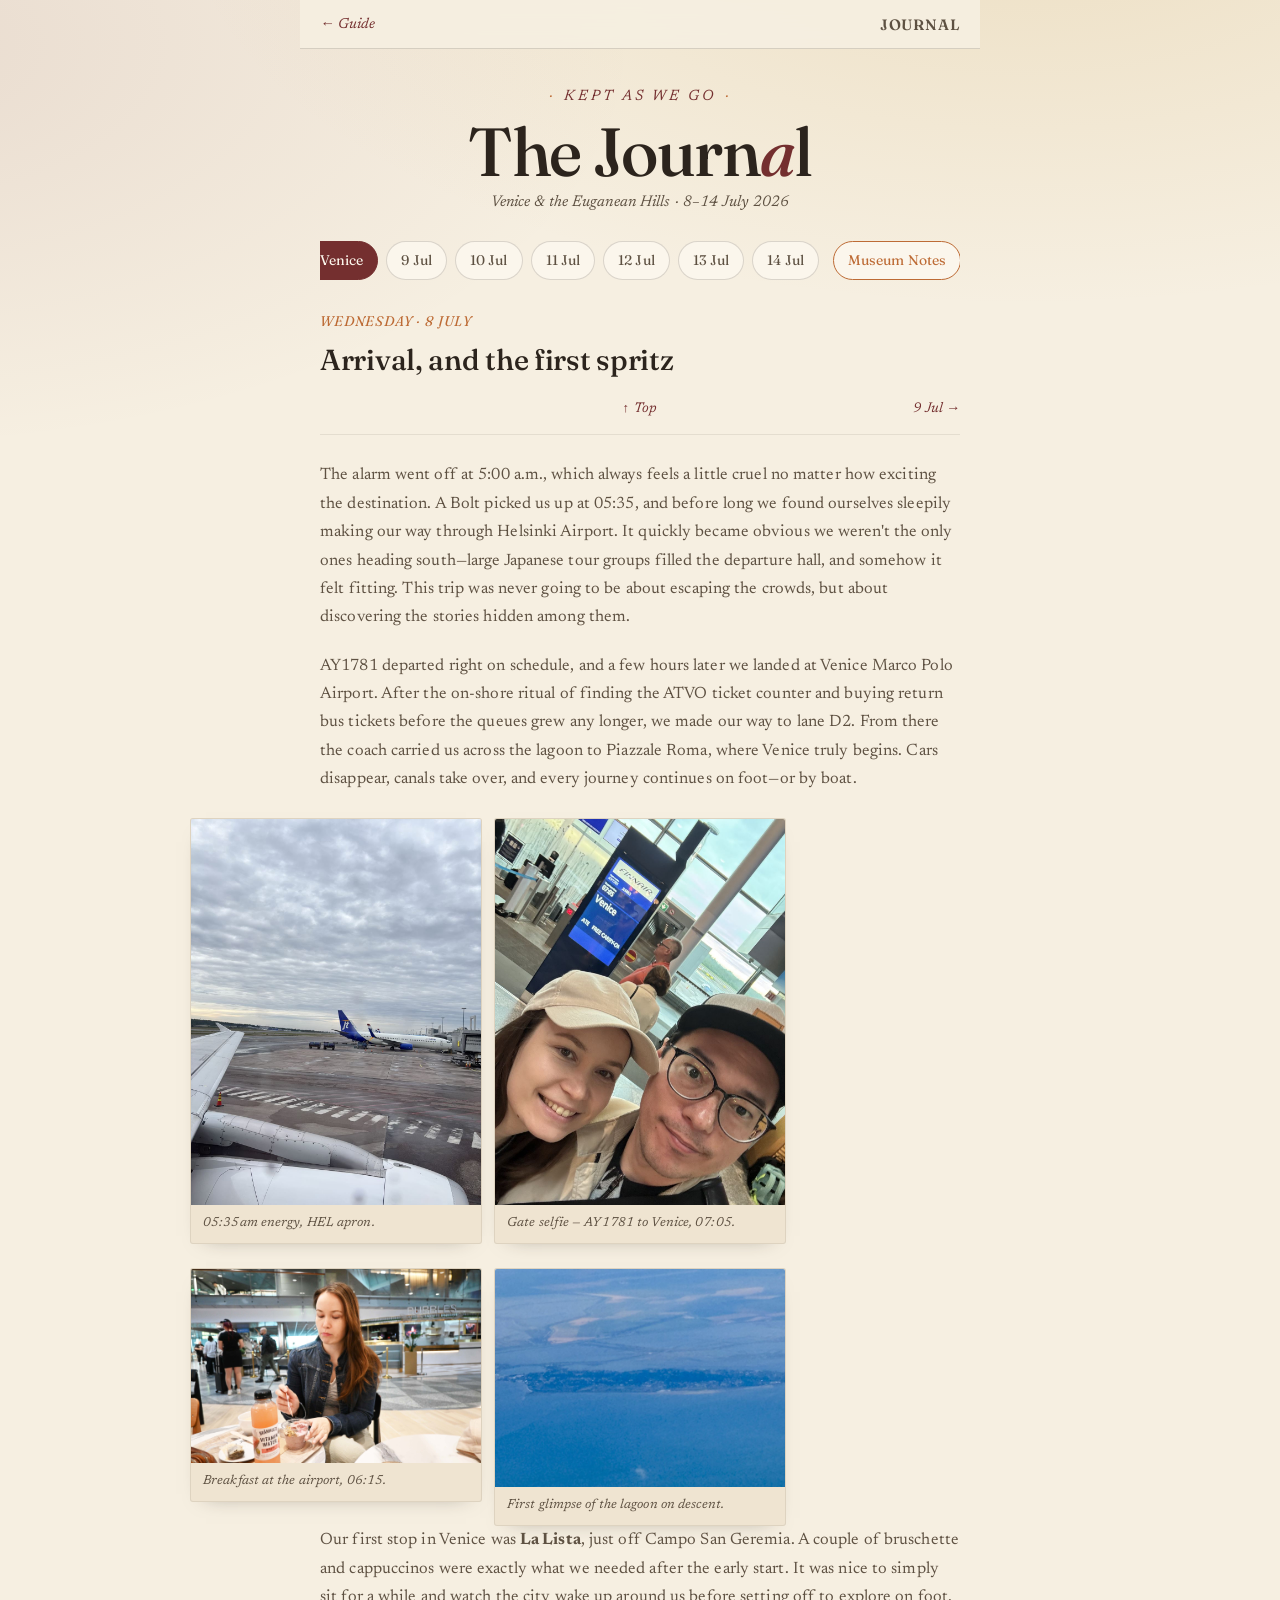
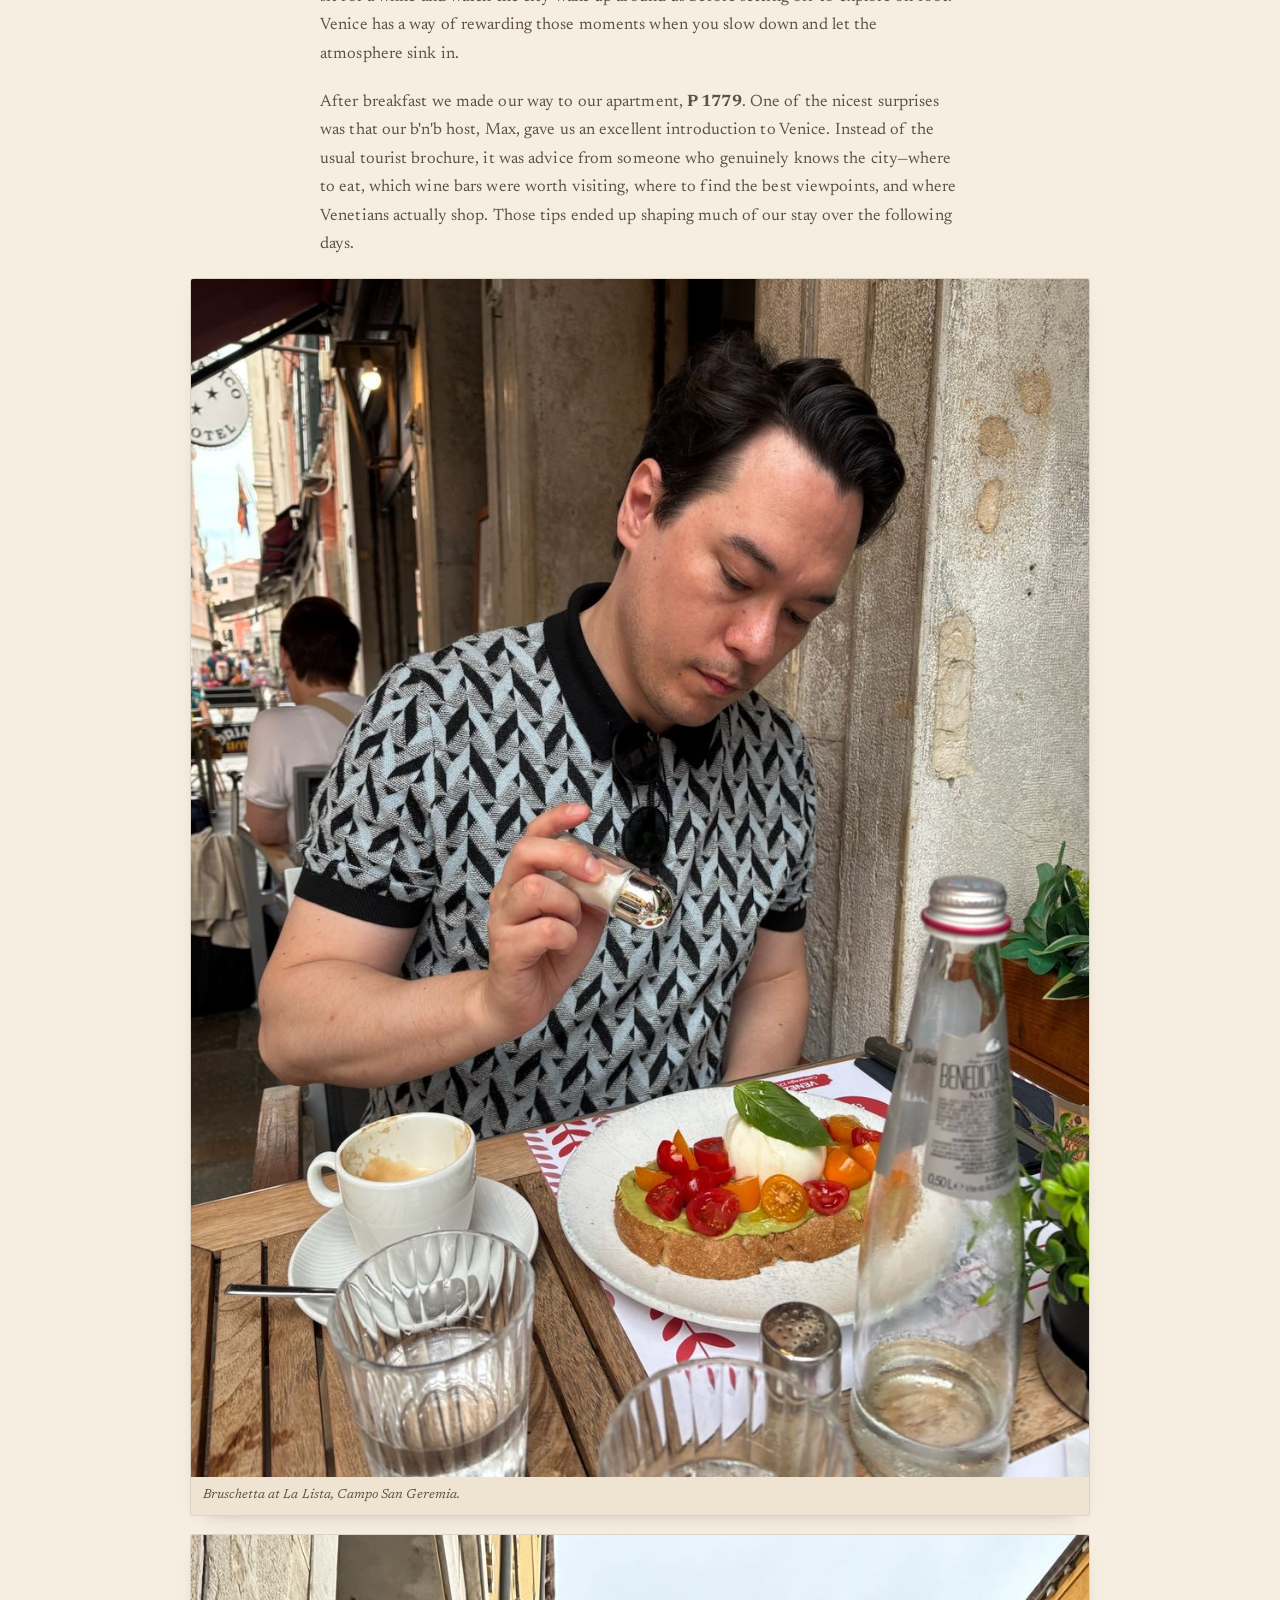
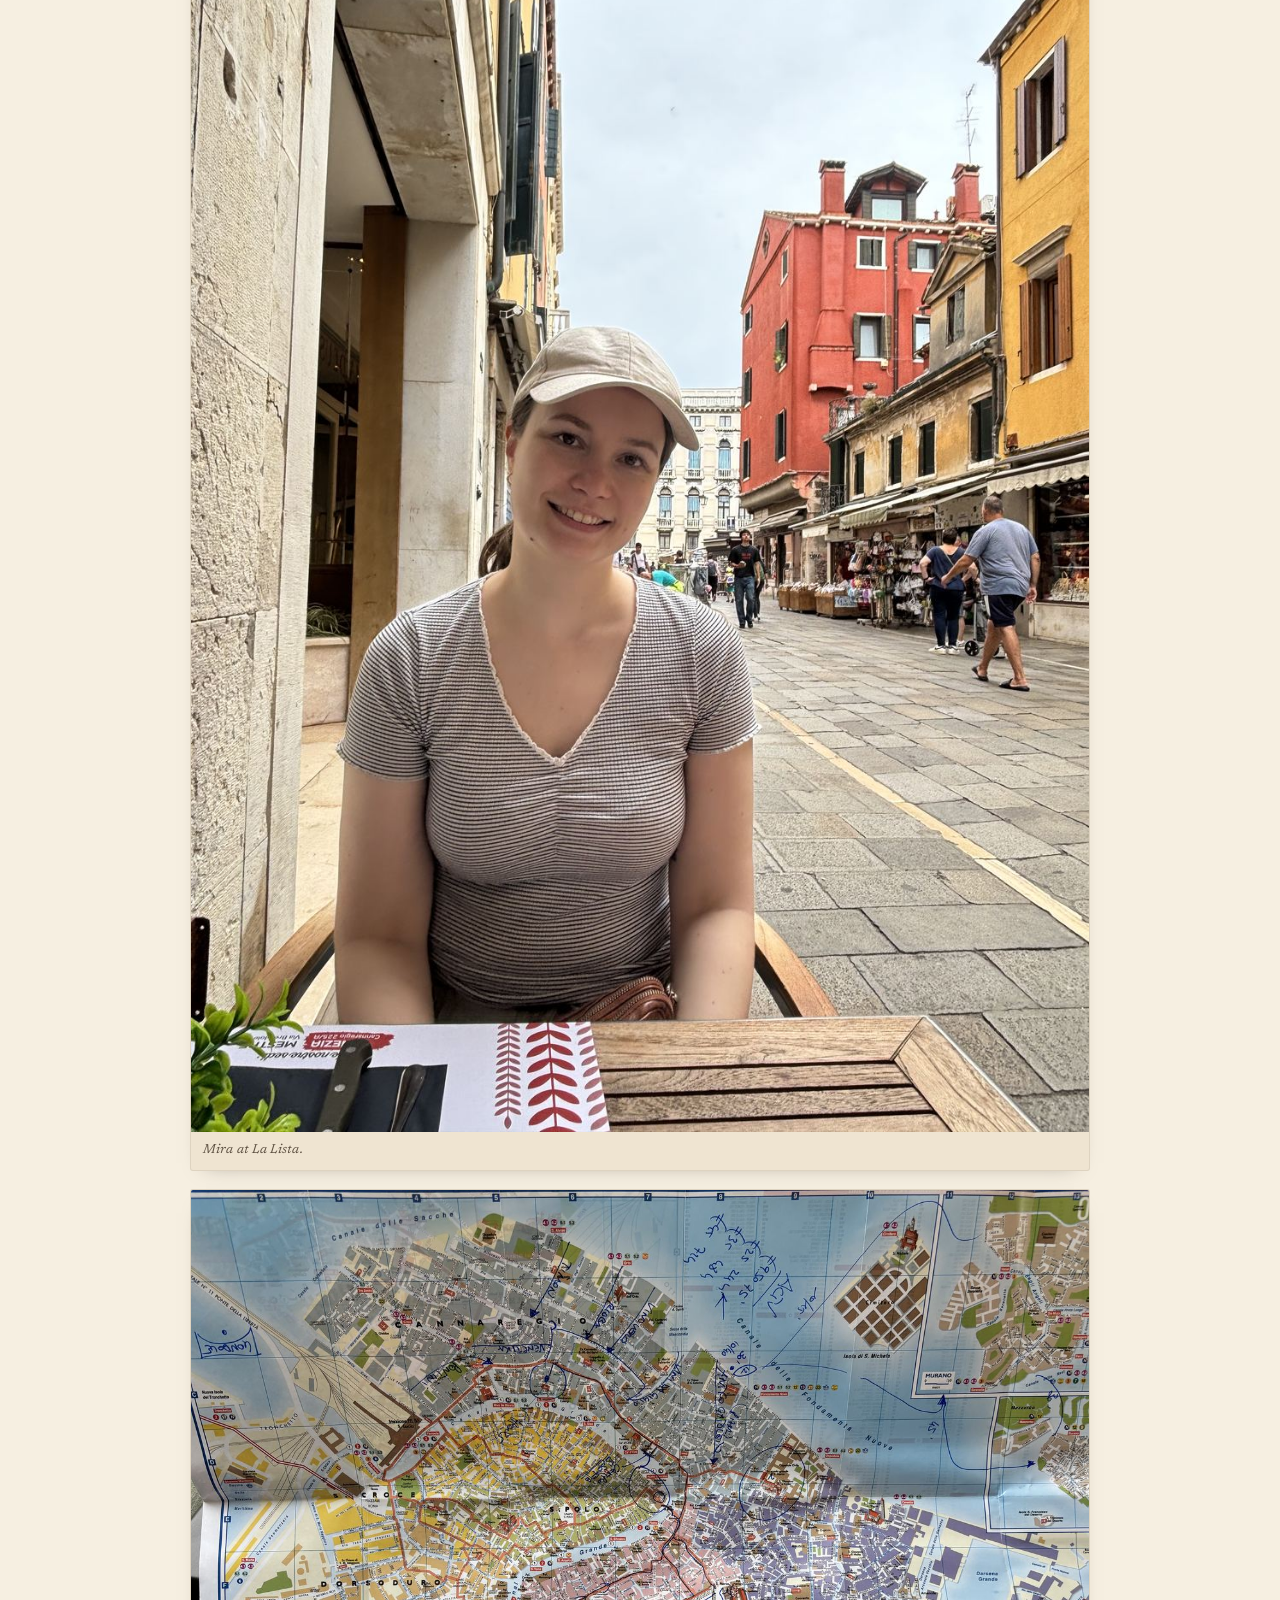
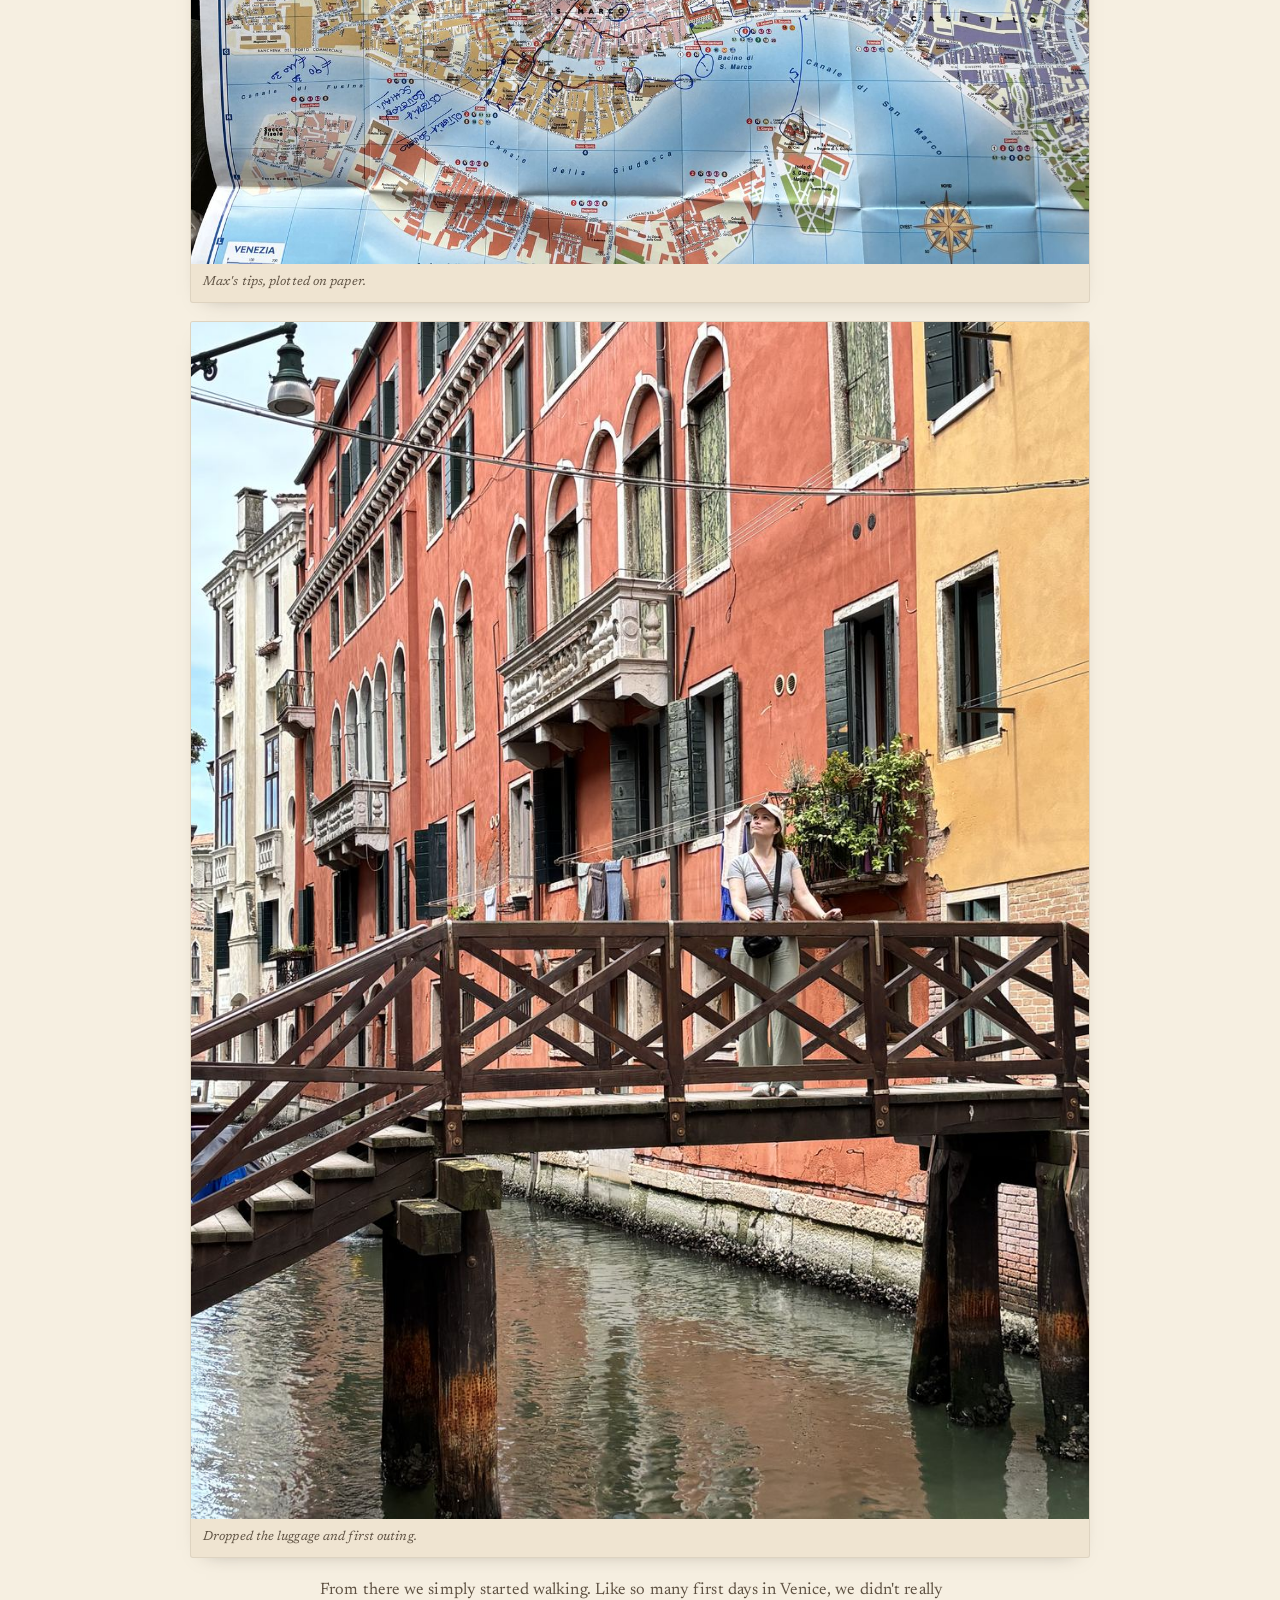
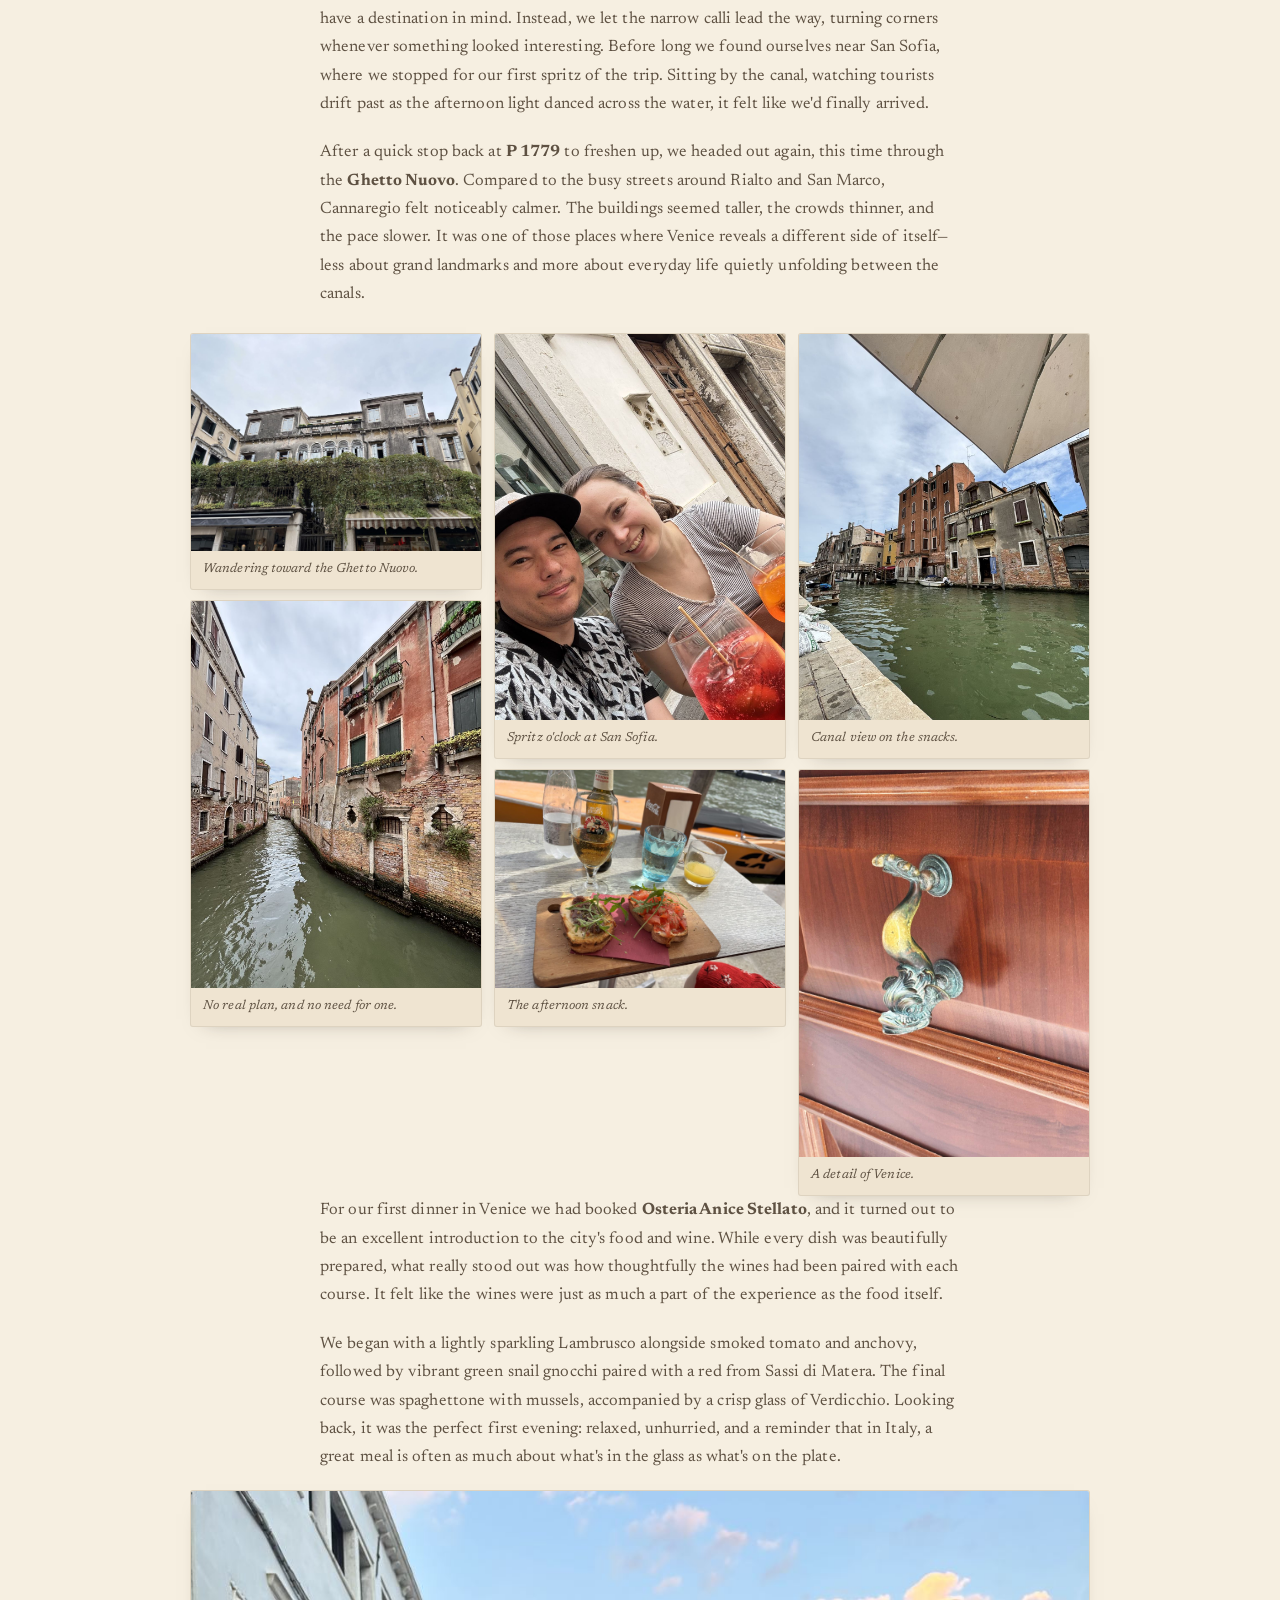
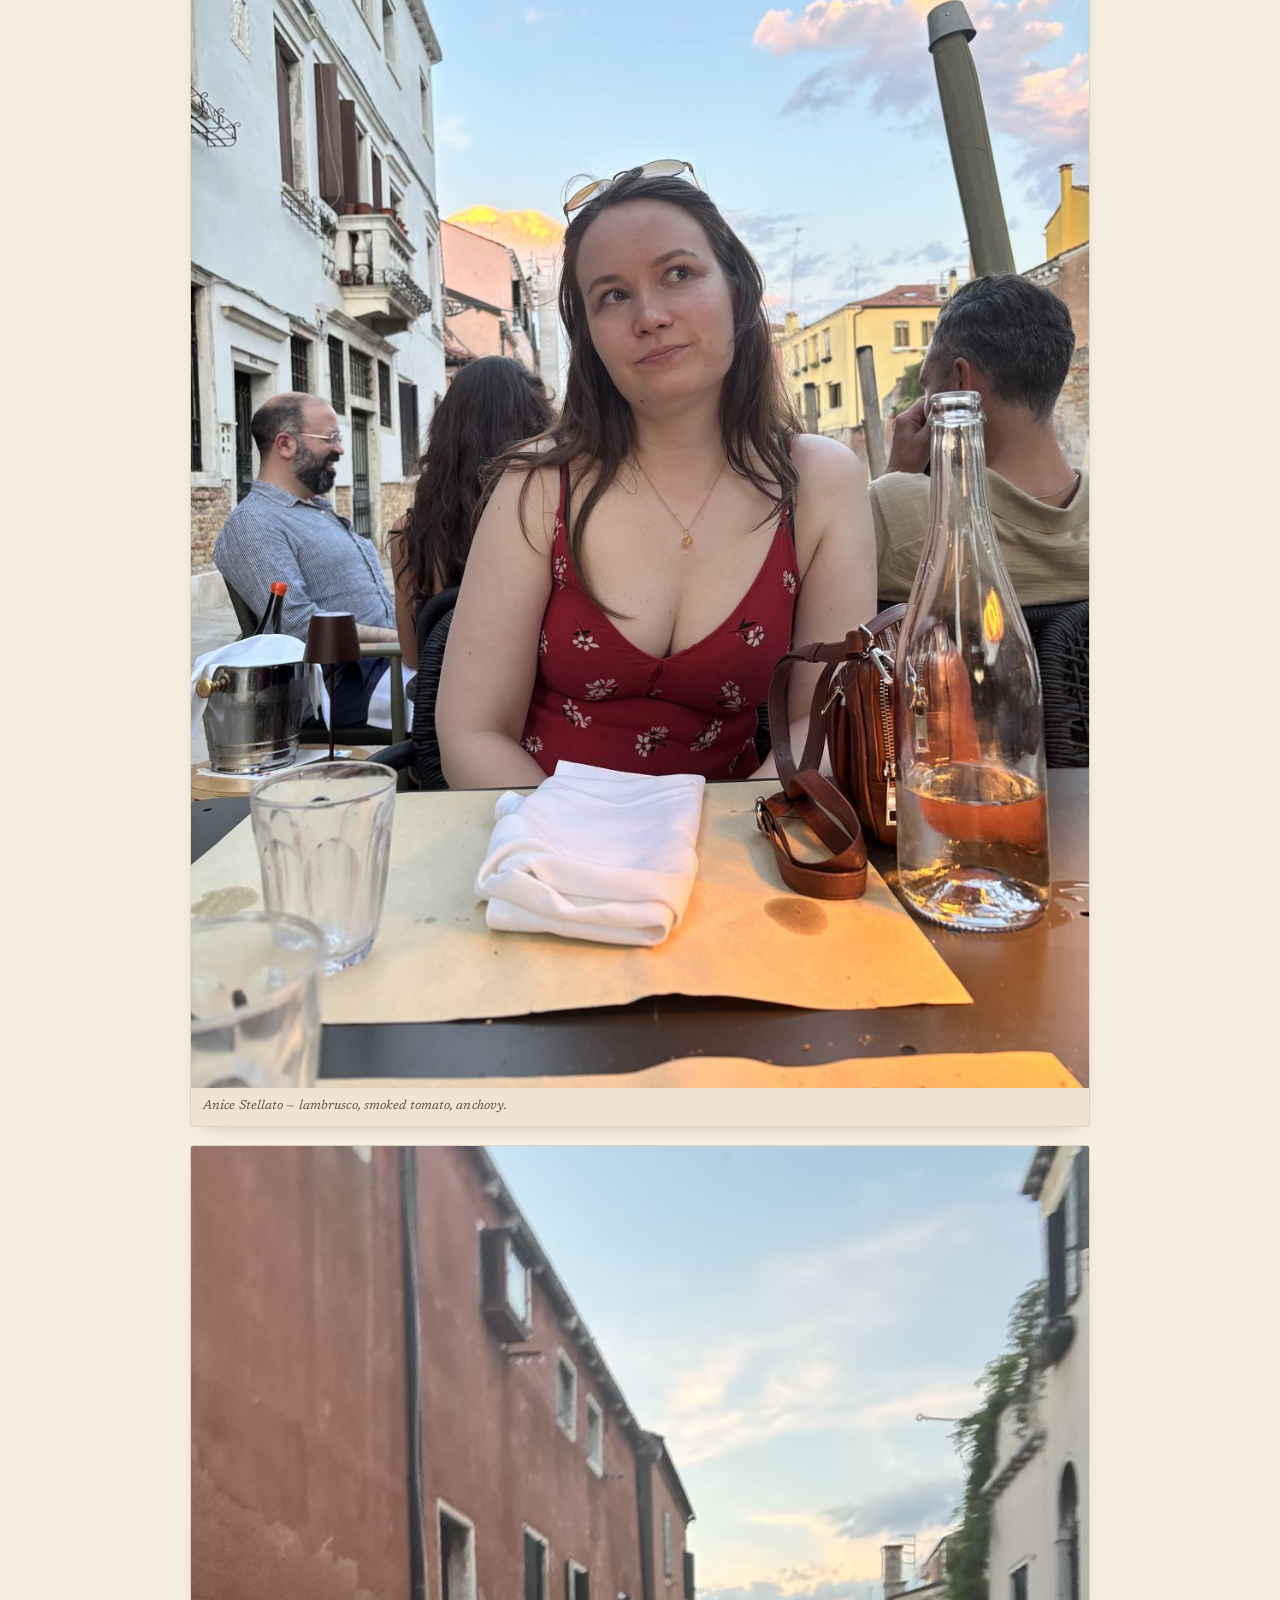
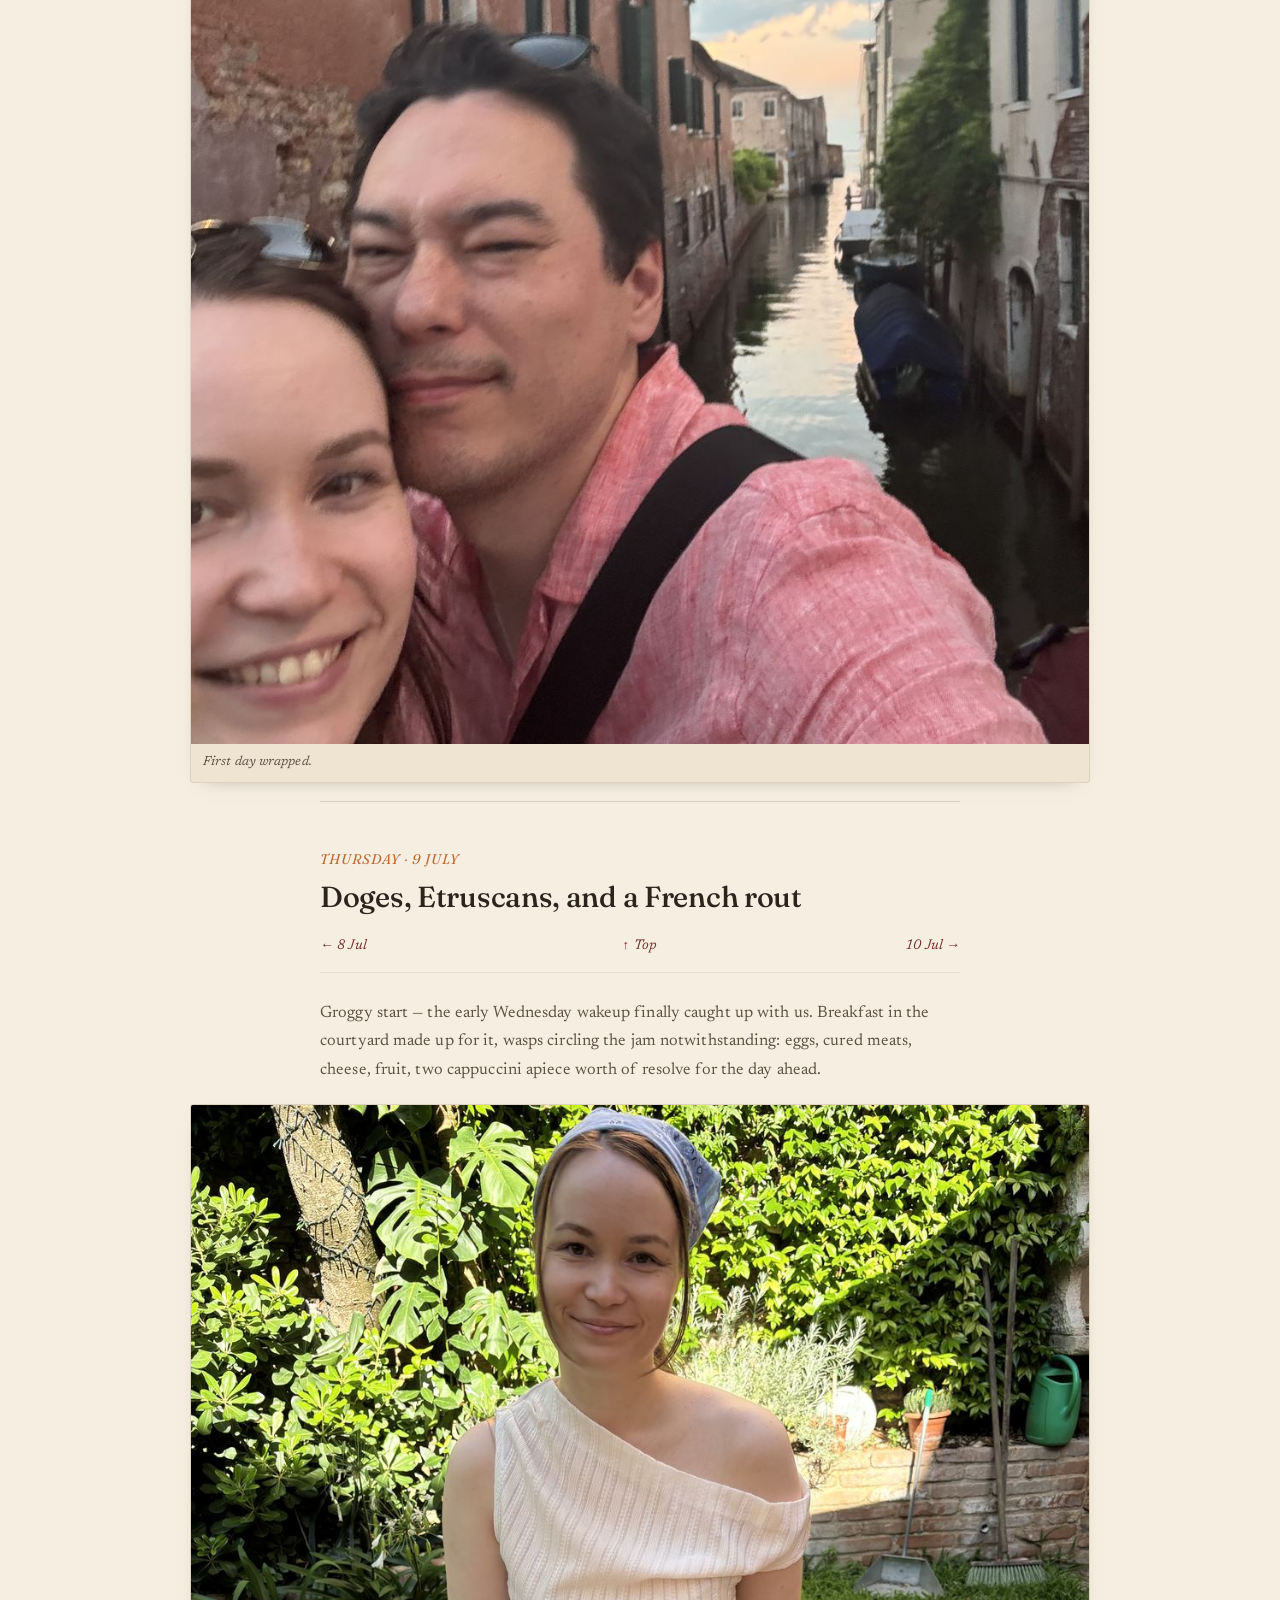
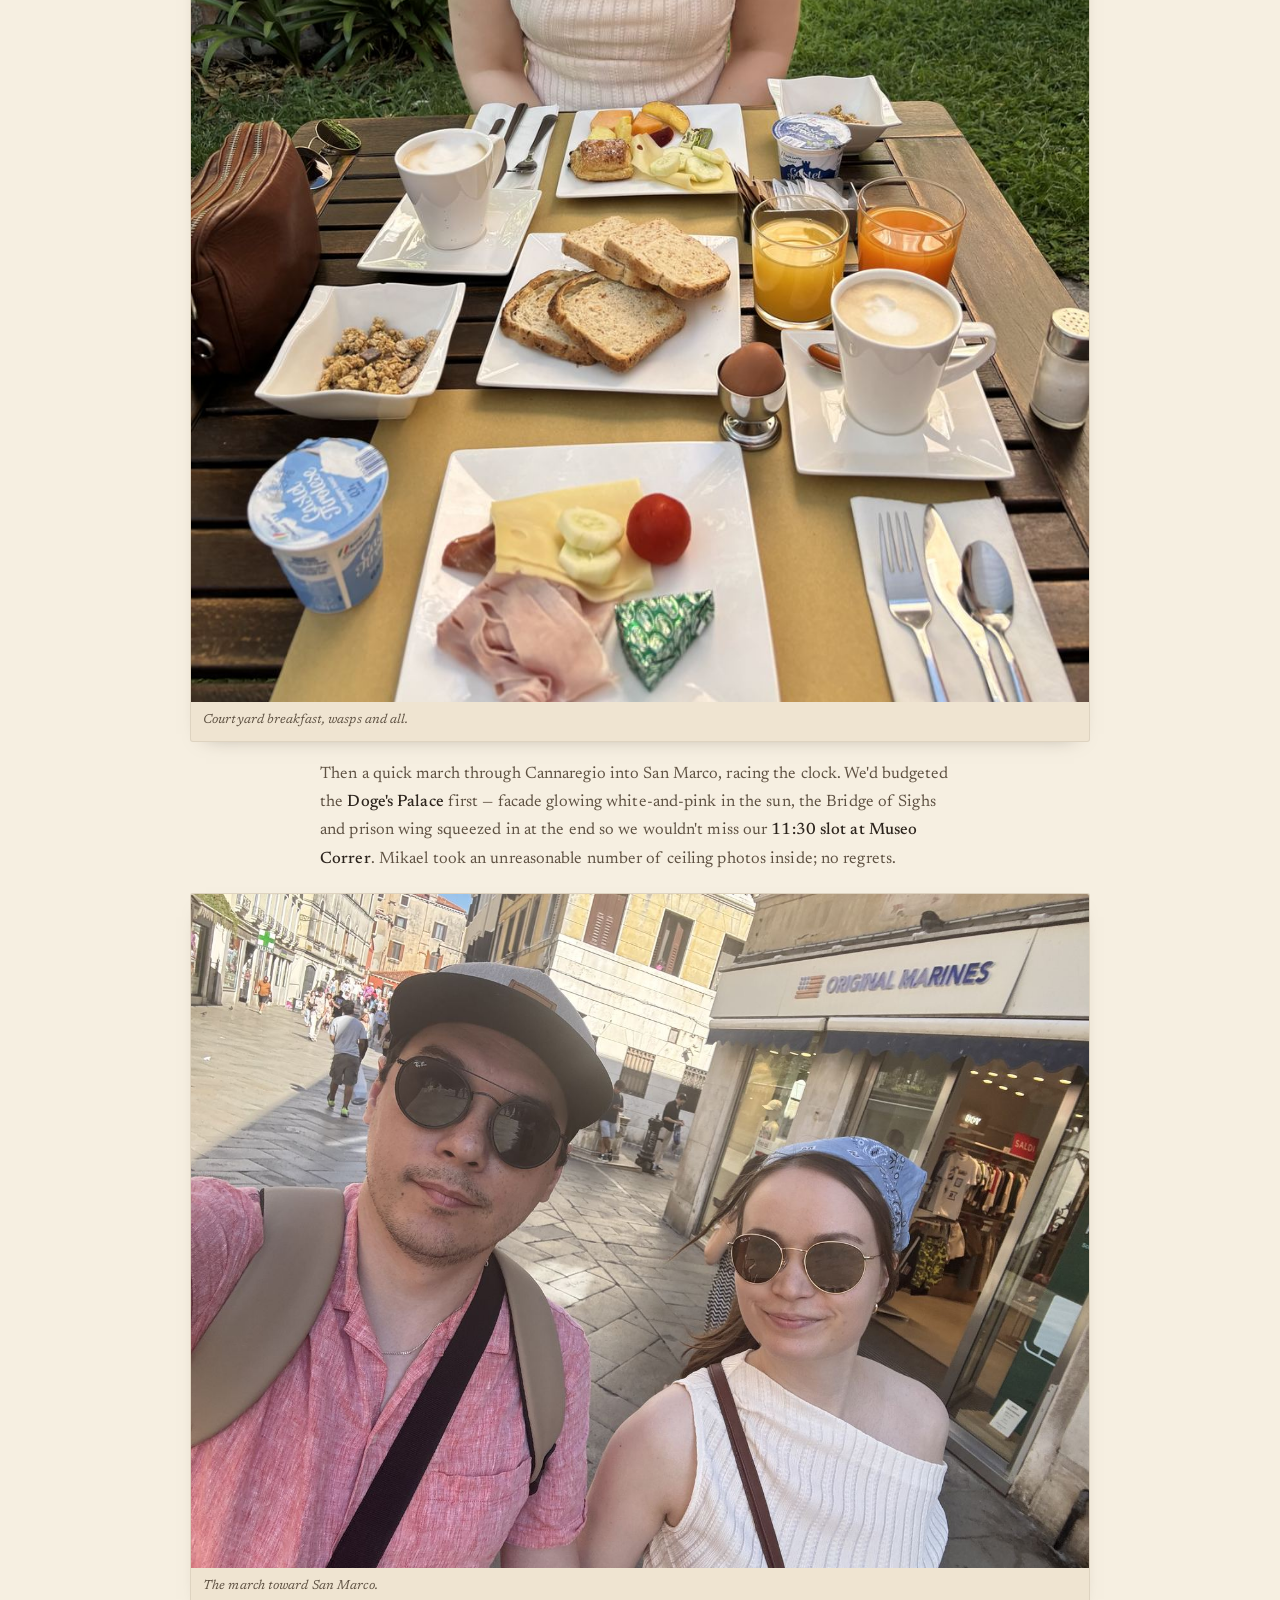
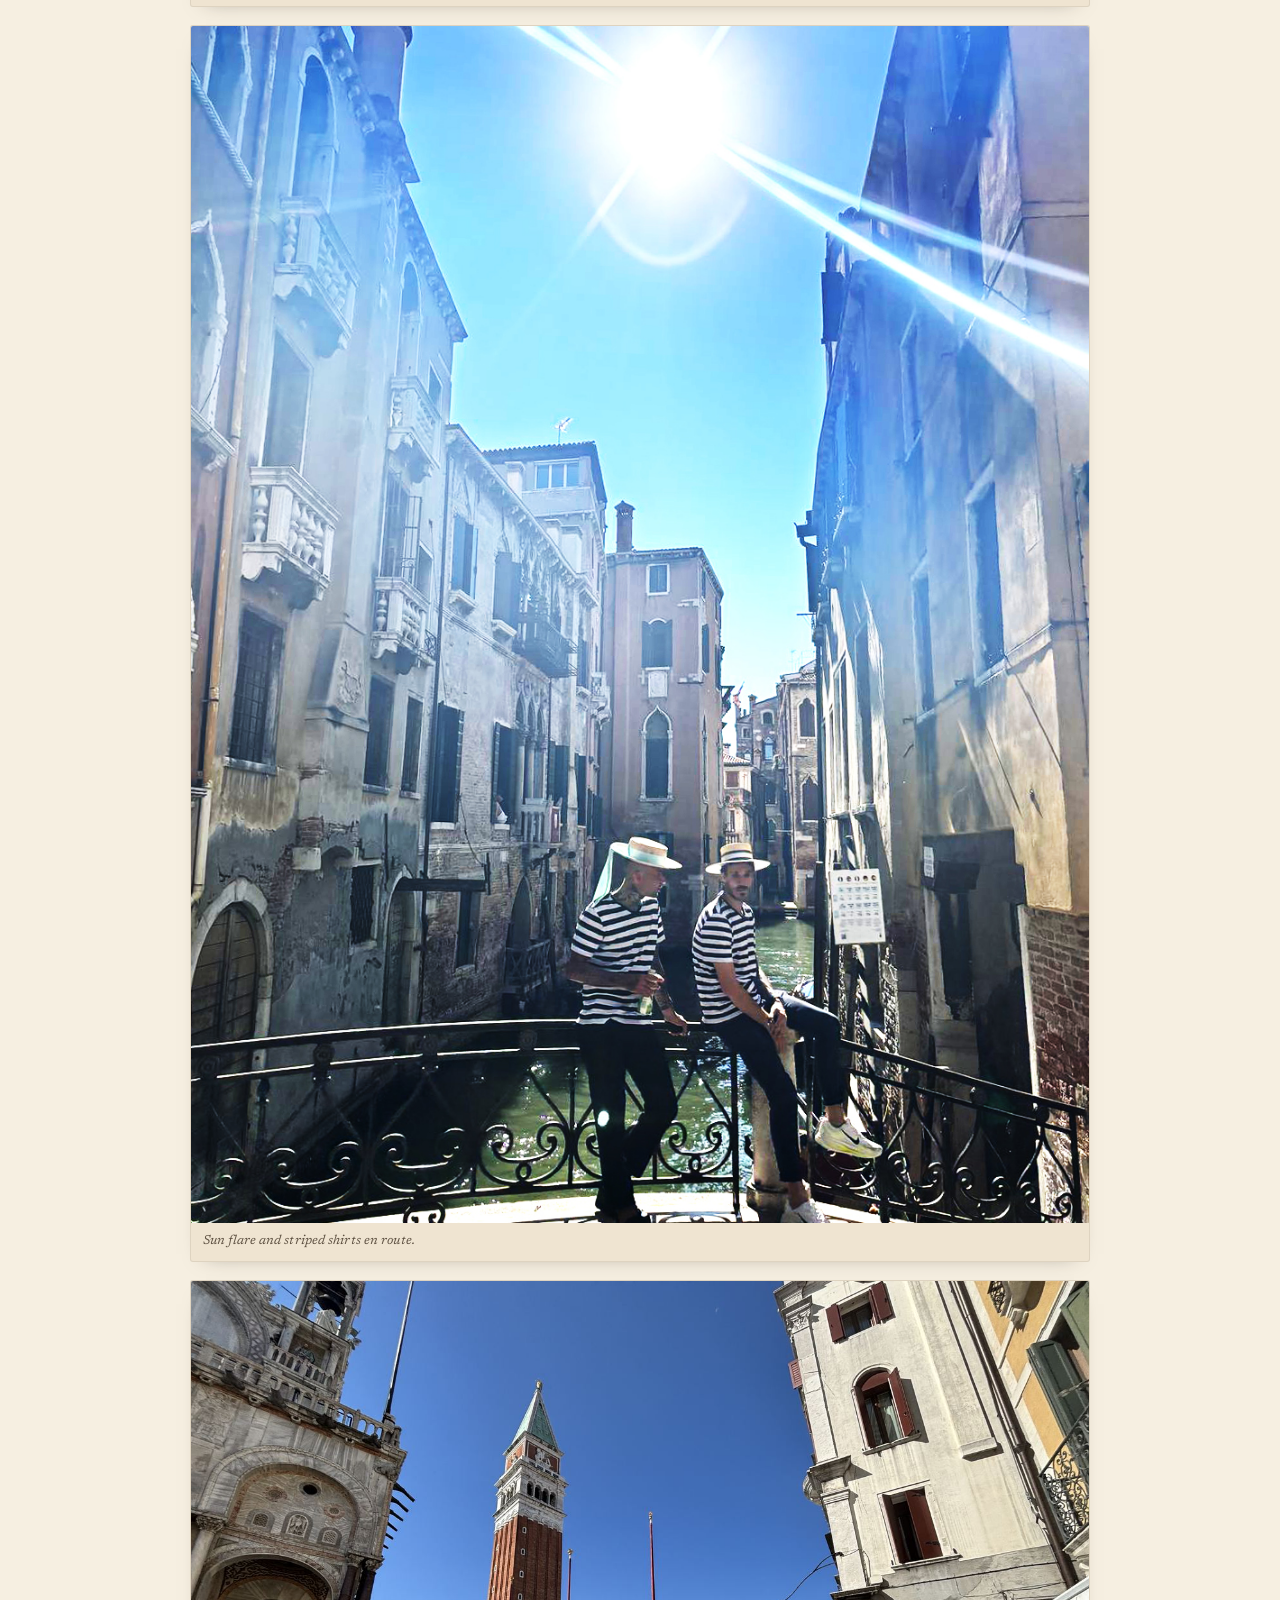
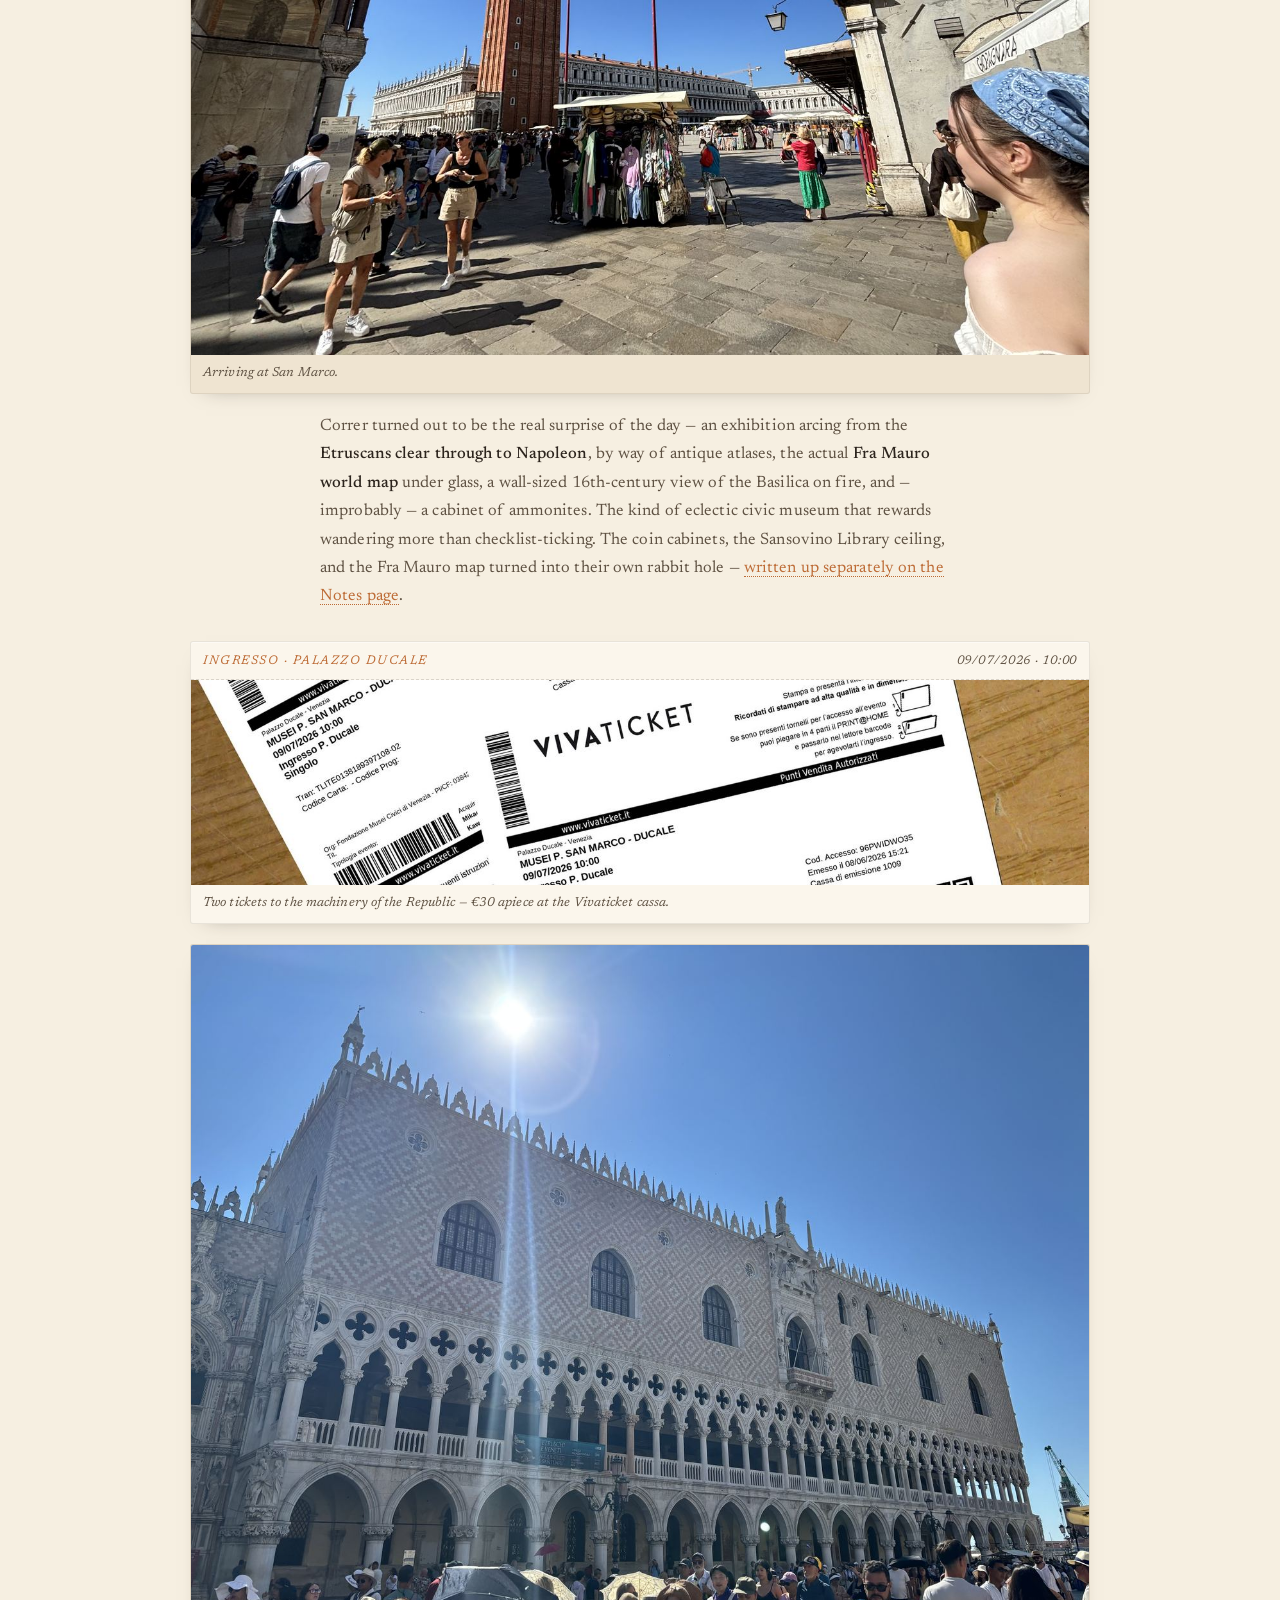
==== commit 6a14361d: "Revise journal entries for clarity and detail Updated the journal entries to enhance clarity and det" ====
--- a/journal.html
+++ b/journal.html
@@ -6,7 +6,9 @@
 <title>Journal · Veneto 2026</title>
 <meta name="description" content="A travel journal from Venice and the Euganean Hills, 8–14 July 2026 — museums, a night at La Fenice, and the wines of the Colli Euganei.">
 <meta name="theme-color" content="#f6efe1">
-<link rel="icon" href="favicon.svg" type="image/svg+xml">
+<link rel="icon" type="image/png" sizes="32x32" href="favicon-32.png">
+<link rel="icon" type="image/png" sizes="192x192" href="favicon-192.png">
+<link rel="apple-touch-icon" href="apple-touch-icon.png">
 <meta property="og:type" content="article">
 <meta property="og:site_name" content="Veneto 2026">
 <meta property="og:title" content="The Journal · Venice &amp; the Euganean Hills">
@@ -57,9 +59,10 @@
       <a class="df-next" href="#d2">9 Jul →</a>
     </nav>
 
-    <p>Up at 5am with the kind of groggy dread only a 05:35 Bolt pickup can produce — the alarm less a sound than an accusation. By the time we stood blinking in the queue at HEL, half the terminal seemed to be Japanese tour groups also transferring through, and it felt like a very on-brand start to a trip about wandering with the crowds instead of against them.</p>
-
-    <p><b>AY1781</b> left on time. Marco Polo greeted us with the usual arrivals-hall theatre: hunting down the ATVO counter for return bus tickets while trying hard not to be mistaken for the Delta charter's worth of Americans fanning out around us. Lane D2, tickets in hand, and the bus rolled us across the water to Piazzale Roma.</p>
+<p>The alarm went off at 5:00 a.m., which always feels a little cruel no matter how exciting the destination. A Bolt picked us up at 05:35, and before long we found ourselves sleepily making our way through Helsinki Airport. It quickly became obvious we weren't the only ones heading south—large Japanese tour groups filled the departure hall, and somehow it felt fitting. This trip was never going to be about escaping the crowds, but about discovering the stories hidden among them.</p>
+
+<p>AY1781 departed right on schedule, and a few hours later we landed at Venice Marco Polo Airport. After the on-shore ritual of finding the ATVO ticket counter and buying return bus tickets before the queues grew any longer, we made our way to lane D2. From there the coach carried us across the lagoon to Piazzale Roma, where Venice truly begins. Cars disappear, canals take over, and every journey continues on foot—or by boat.</p>
+    
     <div class="gallery">
     <figure class="inline-figure"><img src="img/day1/day1-01.jpg" loading="lazy" alt="Plane wing on the tarmac at HEL"><figcaption>05:35am energy, HEL apron.</figcaption></figure>
     <figure class="inline-figure"><img src="img/day1/day1-02.jpg" loading="lazy" alt="Boarding selfie at the gate"><figcaption>Gate selfie — AY1781 to Venice, 07:05.</figcaption></figure>
@@ -70,14 +73,18 @@
     <figure class="inline-figure"><img src="img/day1/day1-03.jpg" loading="lazy" alt="Aerial view over the lagoon"><figcaption>First glimpse of the lagoon on descent.</figcaption></figure>
     </div>
     
-    <p>First stop in the city proper: bruschette and cappuccini at <b>La Lista</b> near Campo San Geremia — the correct way to arrive in Venice, sitting still with coffee while the city starts moving around you, before the legs take over. Then <b>P 1779</b>, where Max's local tips turned out to be the real welcome packet: where to eat, where to drink, where to shoot the good photos, where to actually shop instead of just window-gawking.</p>
-
+<p>Our first stop in Venice was <strong>La Lista</strong>, just off Campo San Geremia. A couple of bruschette and cappuccinos were exactly what we needed after the early start. It was nice to simply sit for a while and watch the city wake up around us before setting off to explore on foot. Venice has a way of rewarding those moments when you slow down and let the atmosphere sink in.</p>
+
+<p>After breakfast we made our way to our apartment, <strong>P 1779</strong>. One of the nicest surprises was that our b'n'b host, Max, gave us an excellent introduction to Venice. Instead of the usual tourist brochure, it was advice from someone who genuinely knows the city—where to eat, which wine bars were worth visiting, where to find the best viewpoints, and where Venetians actually shop. Those tips ended up shaping much of our stay over the following days.</p>
+    
     <figure class="inline-figure"><img src="img/day1/day1-04.jpg" loading="lazy" alt="Breakfast bruschetta with burrata"><figcaption>Bruschetta at La Lista, Campo San Geremia.</figcaption></figure>
     <figure class="inline-figure"><img src="img/day1/day1-05.jpg" loading="lazy" alt="Mira at La Lista"><figcaption>Mira at La Lista.</figcaption></figure>
     <figure class="inline-figure"><img src="img/day1/day1-06.jpg" loading="lazy" alt="Paper map of Venice, annotated"><figcaption>Max's tips, plotted on paper.</figcaption></figure>
     <figure class="inline-figure"><img src="img/day1/day1-11.jpg" loading="lazy" alt="Mira on a wooden bridge"><figcaption>Dropped the luggage and first outing.</figcaption></figure>
 
-    <p>From there we did what Venice demands of a first afternoon — wandered without much of a plan, let the calli make the decisions, and landed at <b>San Sofia</b> for the obligatory spritz, watching the light do its slow theatre over the canal. Back to P 1779 to change, then out again through the <b>Ghetto Nuovo</b>, that quieter corner of Cannaregio where the houses grow tall and the noise falls away into its own particular hush.</p>
+ <p>From there we simply started walking. Like so many first days in Venice, we didn't really have a destination in mind. Instead, we let the narrow calli lead the way, turning corners whenever something looked interesting. Before long we found ourselves near San Sofia, where we stopped for our first spritz of the trip. Sitting by the canal, watching tourists drift past as the afternoon light danced across the water, it felt like we'd finally arrived.</p>
+
+<p>After a quick stop back at <strong>P 1779</strong> to freshen up, we headed out again, this time through the <strong>Ghetto Nuovo</strong>. Compared to the busy streets around Rialto and San Marco, Cannaregio felt noticeably calmer. The buildings seemed taller, the crowds thinner, and the pace slower. It was one of those places where Venice reveals a different side of itself—less about grand landmarks and more about everyday life quietly unfolding between the canals.</p>
    
     <div class="gallery">
     <figure class="inline-figure"><img src="img/day1/day1-07.jpg" loading="lazy" alt="Ivy-covered building along a shopfront"><figcaption>Wandering toward the Ghetto Nuovo.</figcaption></figure>
@@ -88,7 +95,9 @@
     <figure class="inline-figure"><img src="img/day1/day1-16.jpg" loading="lazy" alt="A classic Venice door-knob"><figcaption>A detail of Venice.</figcaption></figure>      
     </div>
     
-    <p>Dinner was <b>Osteria Anice Stellato</b>, and the wine list did more work than the plates — a real compliment, given how good the antipasti was. Lambrusco to open, against smoked tomato and anchovy; green snail gnocchi with a Sassi di Matera red; mussel spaghettone with a crisp Verdicchio mescita. Antipasti-forward, wine-led, exactly right for night one.</p>
+    <p>For our first dinner in Venice we had booked <strong>Osteria Anice Stellato</strong>, and it turned out to be an excellent introduction to the city's food and wine. While every dish was beautifully prepared, what really stood out was how thoughtfully the wines had been paired with each course. It felt like the wines were just as much a part of the experience as the food itself.</p>
+
+<p>We began with a lightly sparkling Lambrusco alongside smoked tomato and anchovy, followed by vibrant green snail gnocchi paired with a red from Sassi di Matera. The final course was spaghettone with mussels, accompanied by a crisp glass of Verdicchio. Looking back, it was the perfect first evening: relaxed, unhurried, and a reminder that in Italy, a great meal is often as much about what's in the glass as what's on the plate.</p>
 
     <figure class="inline-figure"><img src="img/day1/day1-13.jpg" loading="lazy" alt="Mira at the table at Anice Stellato"><figcaption>Anice Stellato — lambrusco, smoked tomato, anchovy.</figcaption></figure>
     <figure class="inline-figure"><img src="img/day1/day1-12.jpg" loading="lazy" alt="Mikael and Mira selfie on a canal at sunset"><figcaption>First day wrapped.</figcaption></figure>
@@ -440,7 +449,9 @@
         <figure class="inline-figure"><img src="img/day2/day2-72.jpg" loading="lazy" alt="at Pont Galdo Goldoni"><figcaption>Tourist and proud of it</figcaption></figure>
 
         <figure class="inline-figure"><img src="img/day2/day2-73.jpg" loading="lazy" alt="at San Marco"><figcaption>Mira in one of San Marco's alleys</figcaption></figure>
-    </div>         
+    </div>
+
+    <p>Standing in front of the commemorative plaque, it was fun to imagine a fifteen-year-old Wolfgang Amadeus Mozart wandering these very streets during the Carnival of 1771. Venice wasn't just another stop on his grand tour of Italy—it was one of Europe's musical capitals, where opera, church music, and Carnival spectacles filled the city with sound. Mozart stayed here as the guest of friends, taking in performances, meeting musicians, and experiencing Venice at its most vibrant. He didn't compose any major works during his visit, but it's hard not to think that the city's energy, masks, canals, and music left a lasting impression on the young genius. Two centuries later, Venice marked the occasion with this plaque, quietly reminding visitors that one of history's greatest composers once walked these same narrow calli.</p>
     
     <div class="gallery">
       <figure class="inline-figure"><img src="img/day2/day2-20.jpg" loading="lazy" alt="Mira in the narrow streets"><figcaption>Wandering in San Marco.</figcaption></figure>
--- a/styles.css
+++ b/styles.css
@@ -236,6 +236,24 @@
   color:#f6efe1;font-size:34px;line-height:1;cursor:pointer;font-family:"Newsreader",serif;
 }
 
+/* wide viewports: text keeps its measure, pictures break out of it.
+   scoped to direct children so the Museum Notes carousel is untouched. */
+@media (min-width:1100px){
+  .day-entry > .gallery,
+  .day-entry > .inline-figure:not(.plate),
+  .day-entry > .ticket-hero{
+    width:900px;margin-left:-130px;margin-right:-130px;
+  }
+  .day-entry > .gallery{column-count:3;column-gap:12px;}
+}
+@media (min-width:1500px){
+  .day-entry > .gallery,
+  .day-entry > .inline-figure:not(.plate),
+  .day-entry > .ticket-hero{
+    width:1040px;margin-left:-200px;margin-right:-200px;
+  }
+}
+
 @media print{
   html{scroll-behavior:auto;}
   body{background:#fff !important;color:#000;}
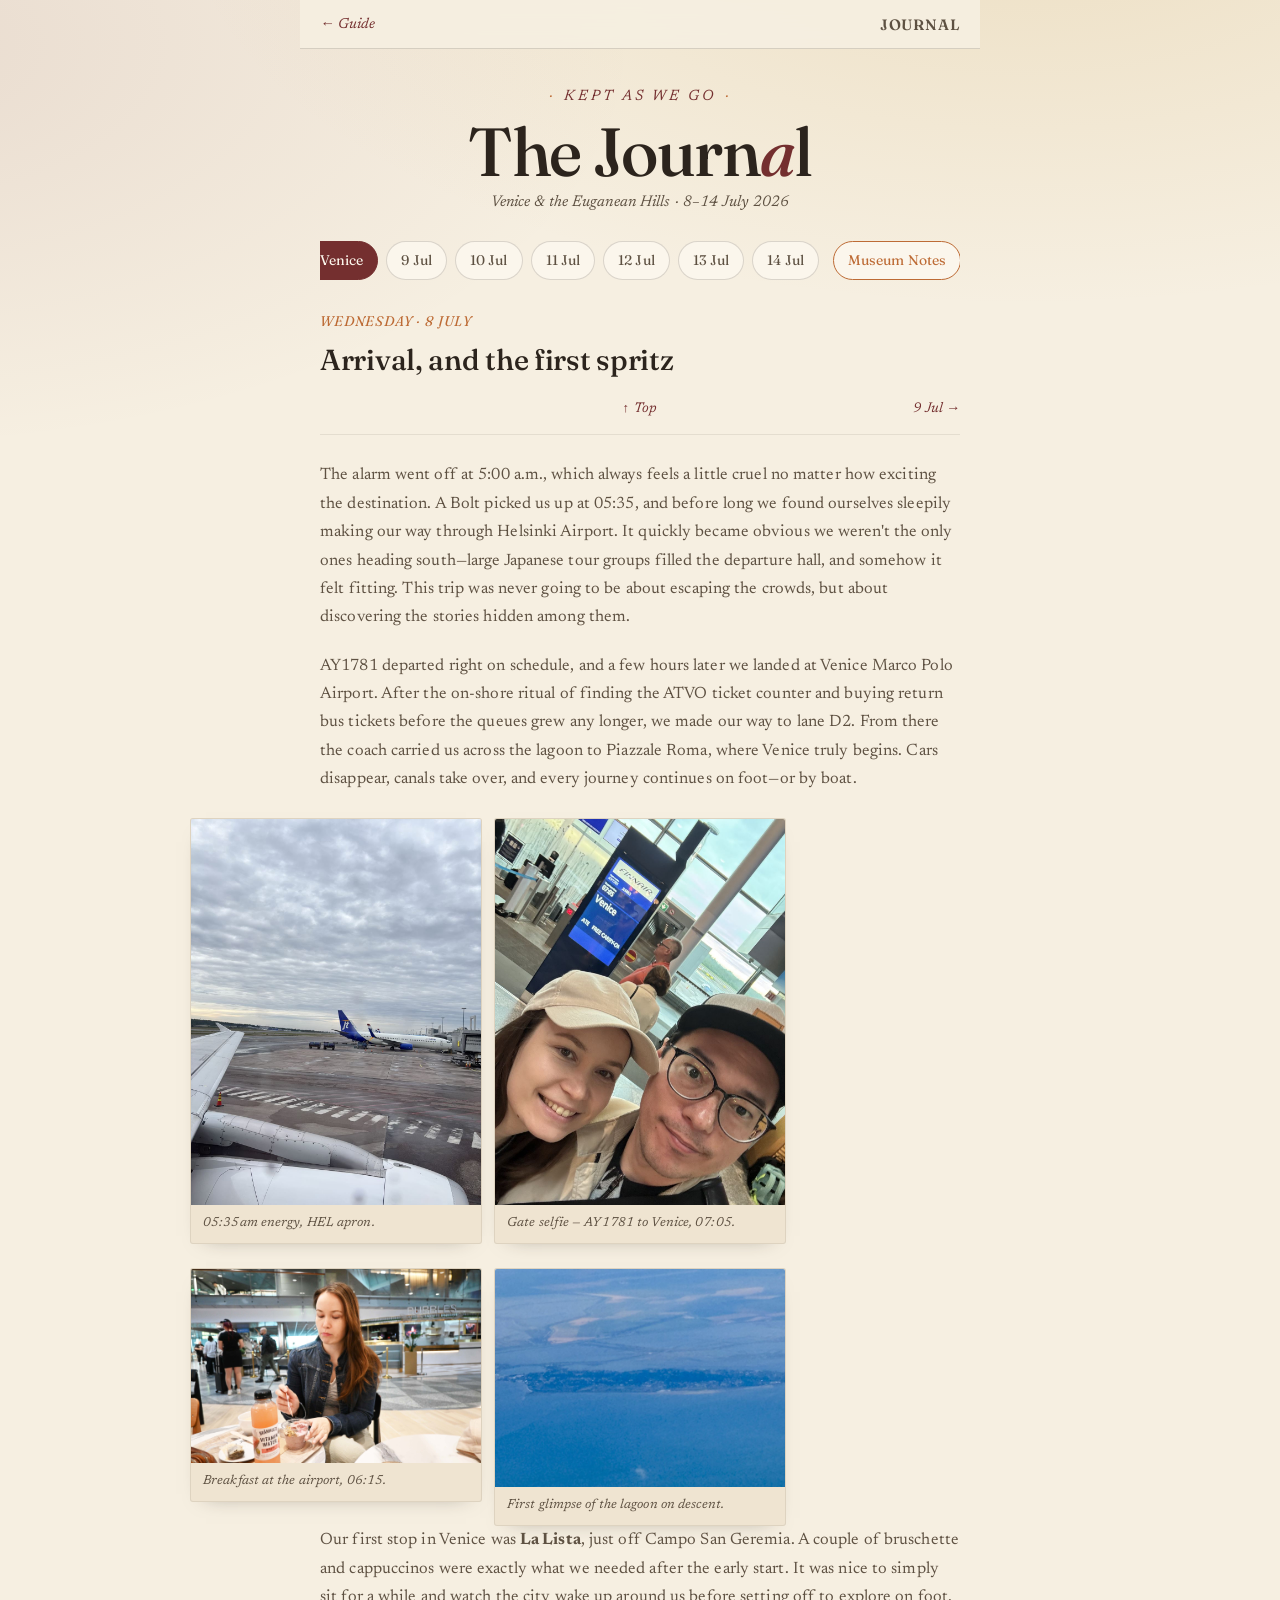
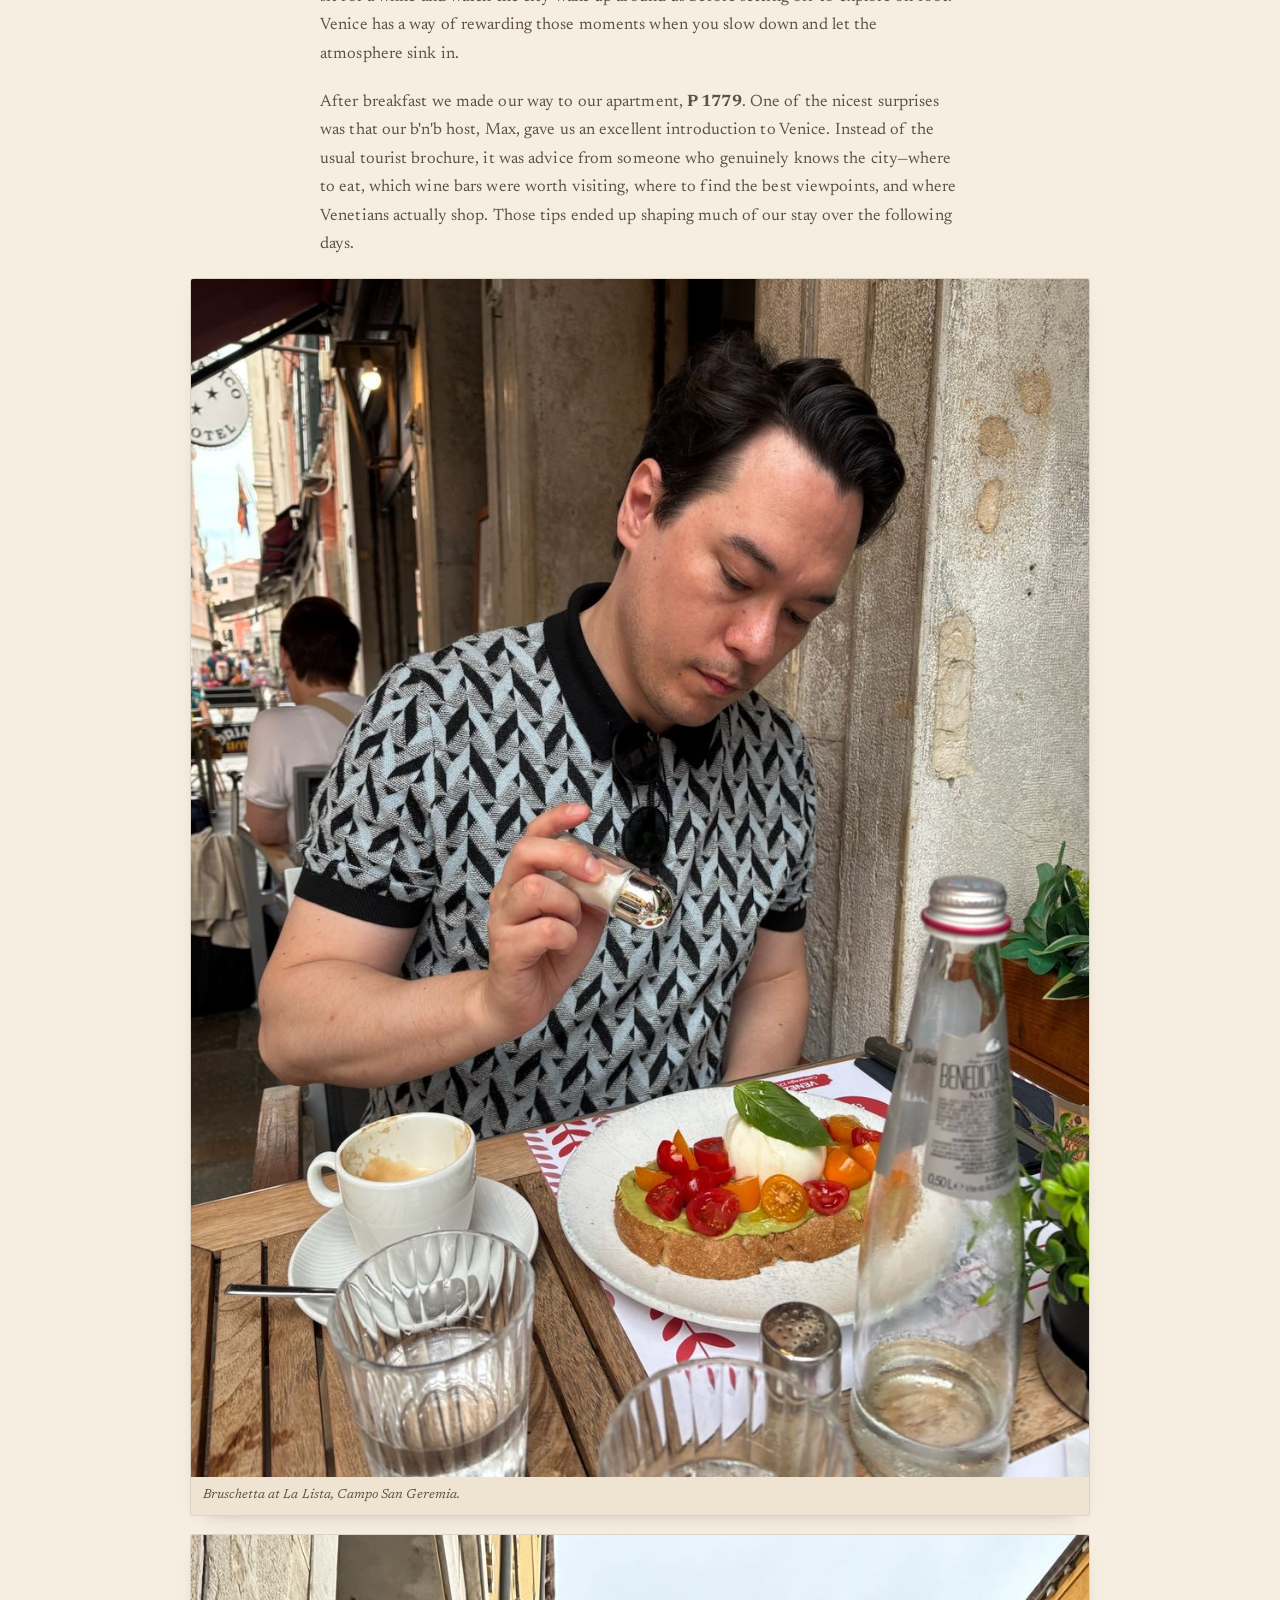
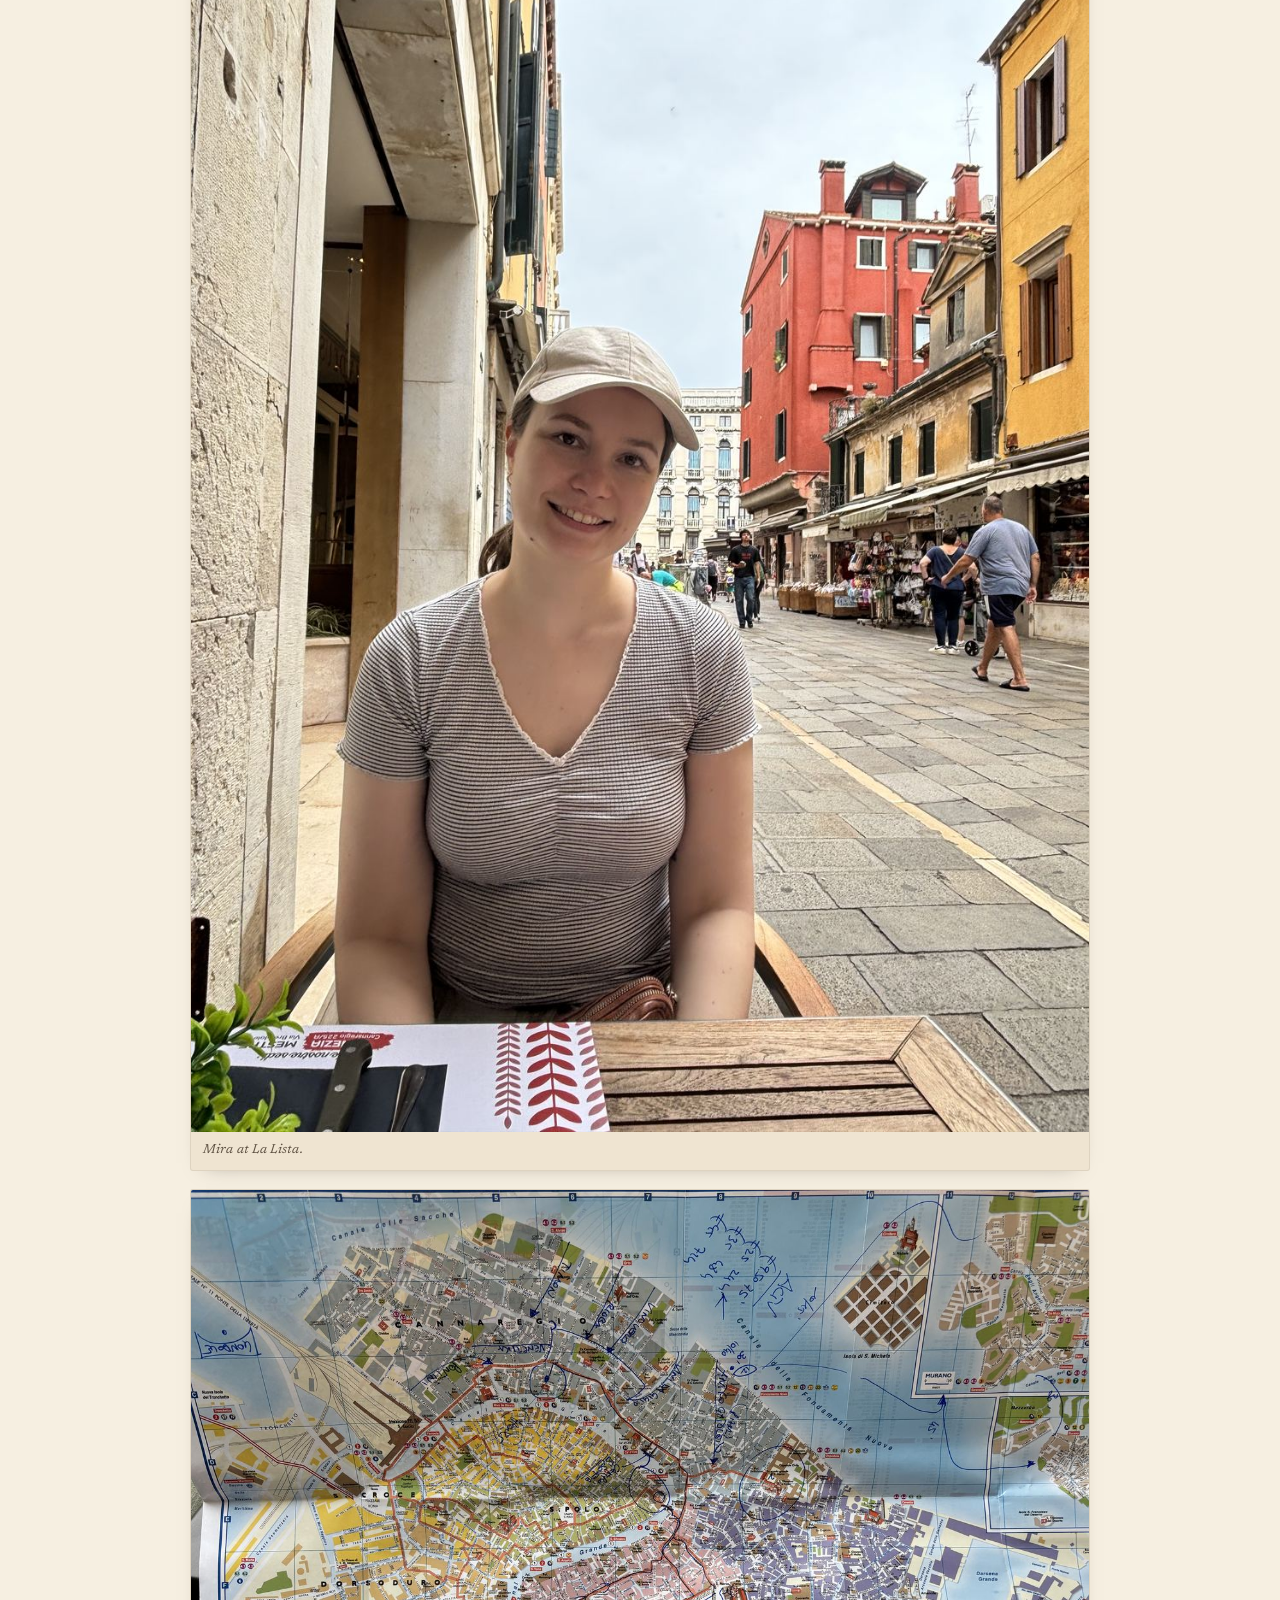
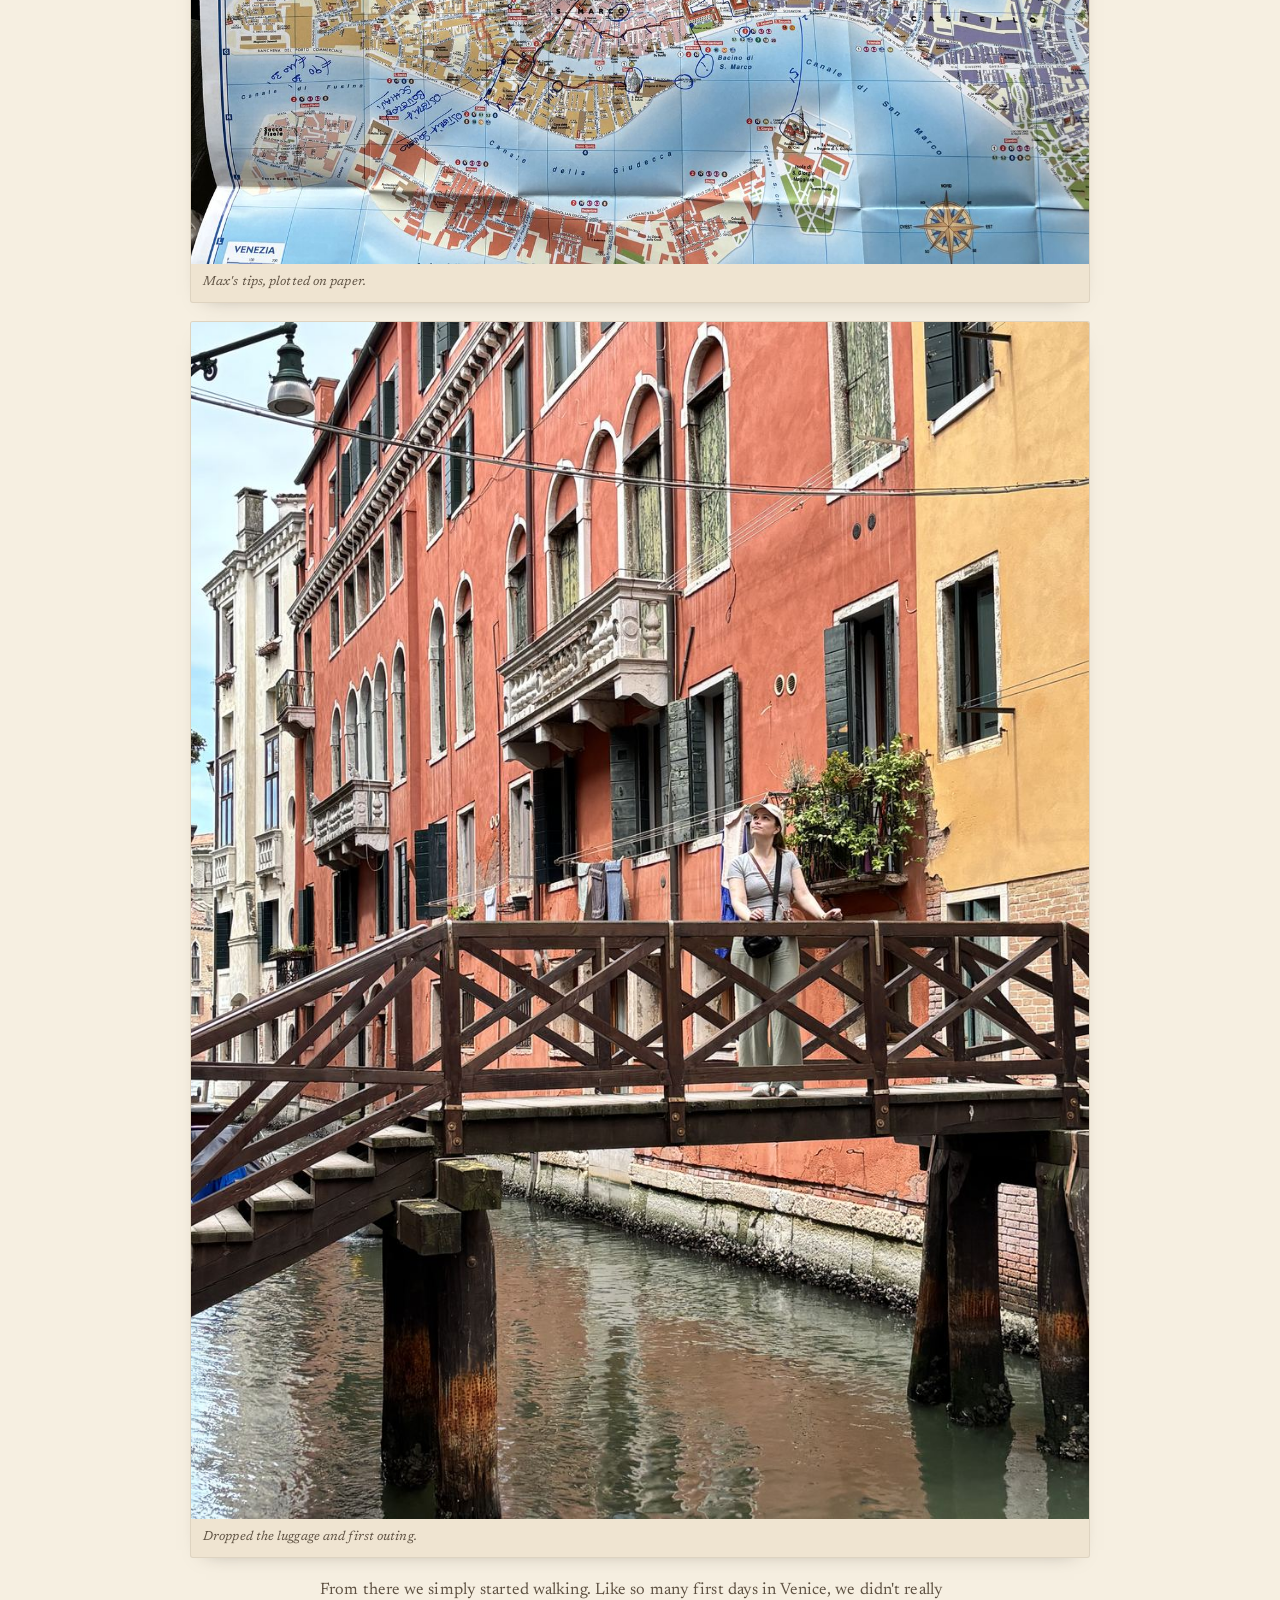
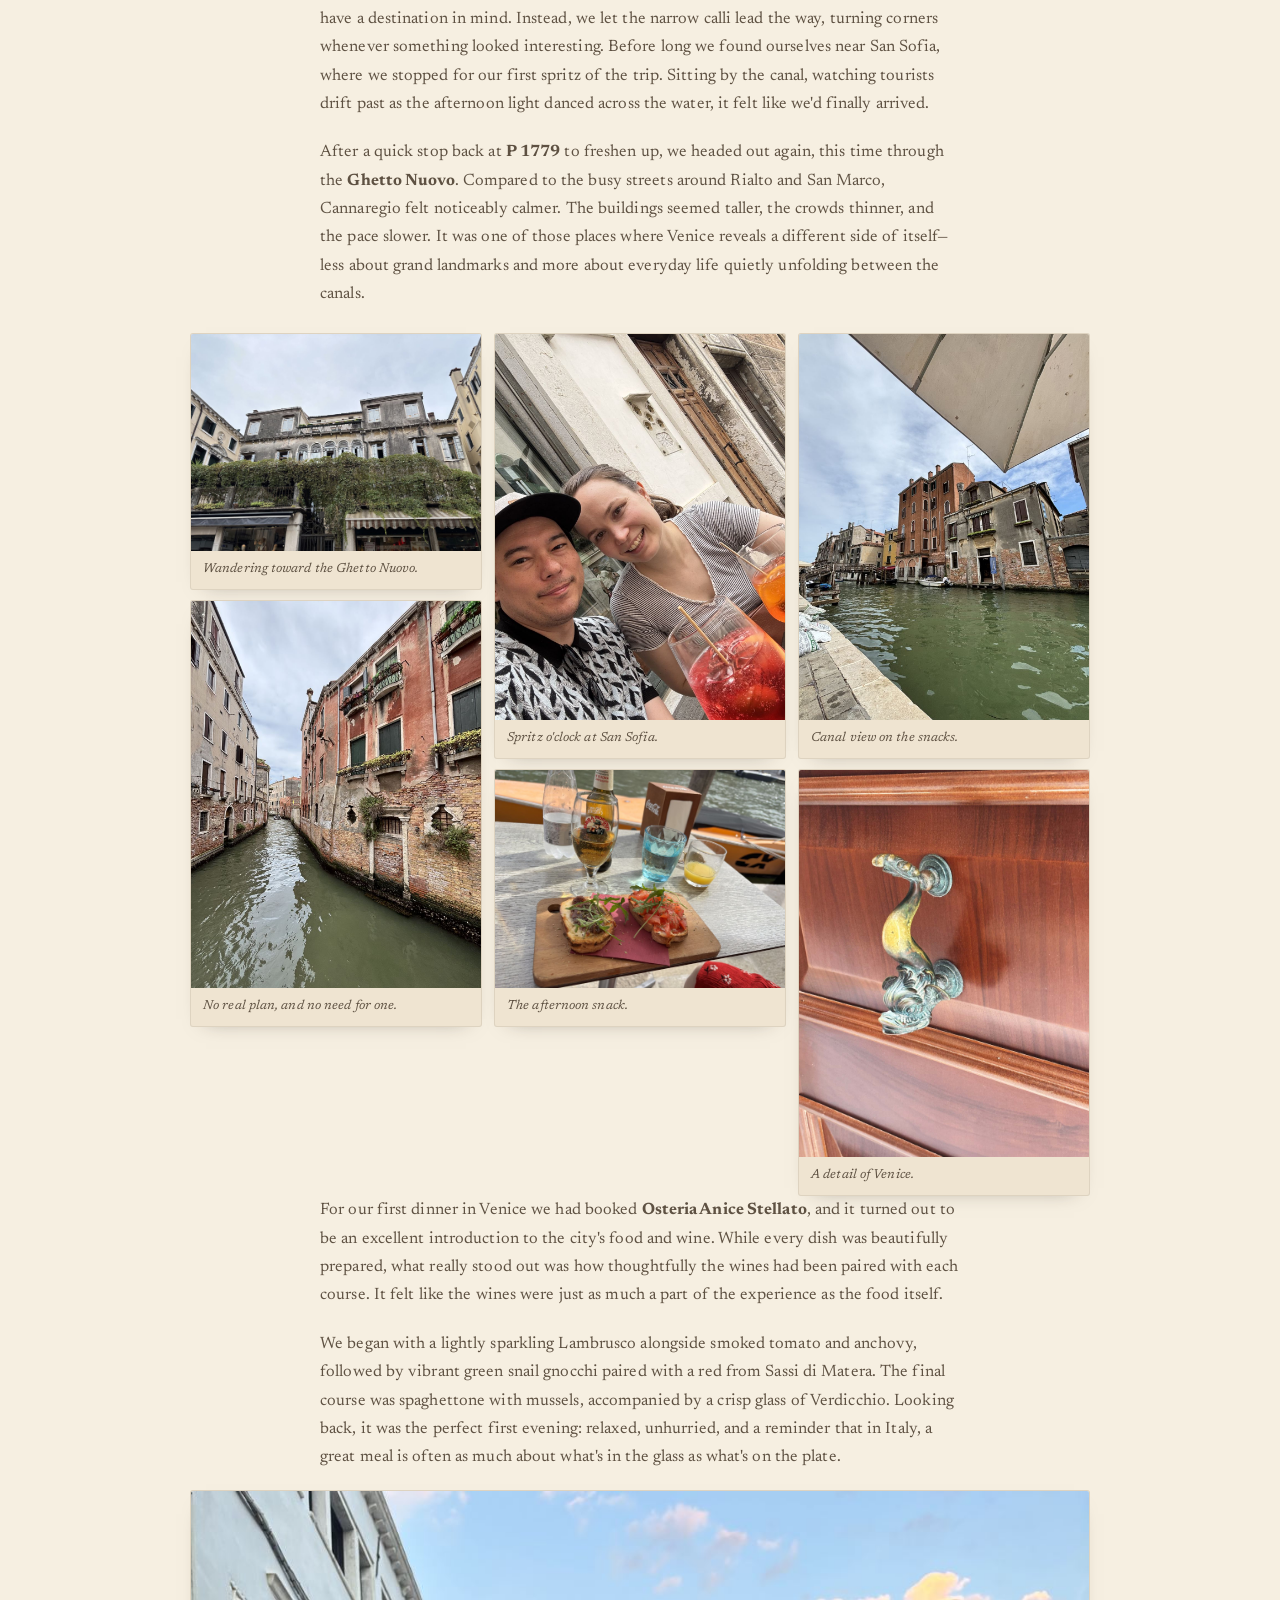
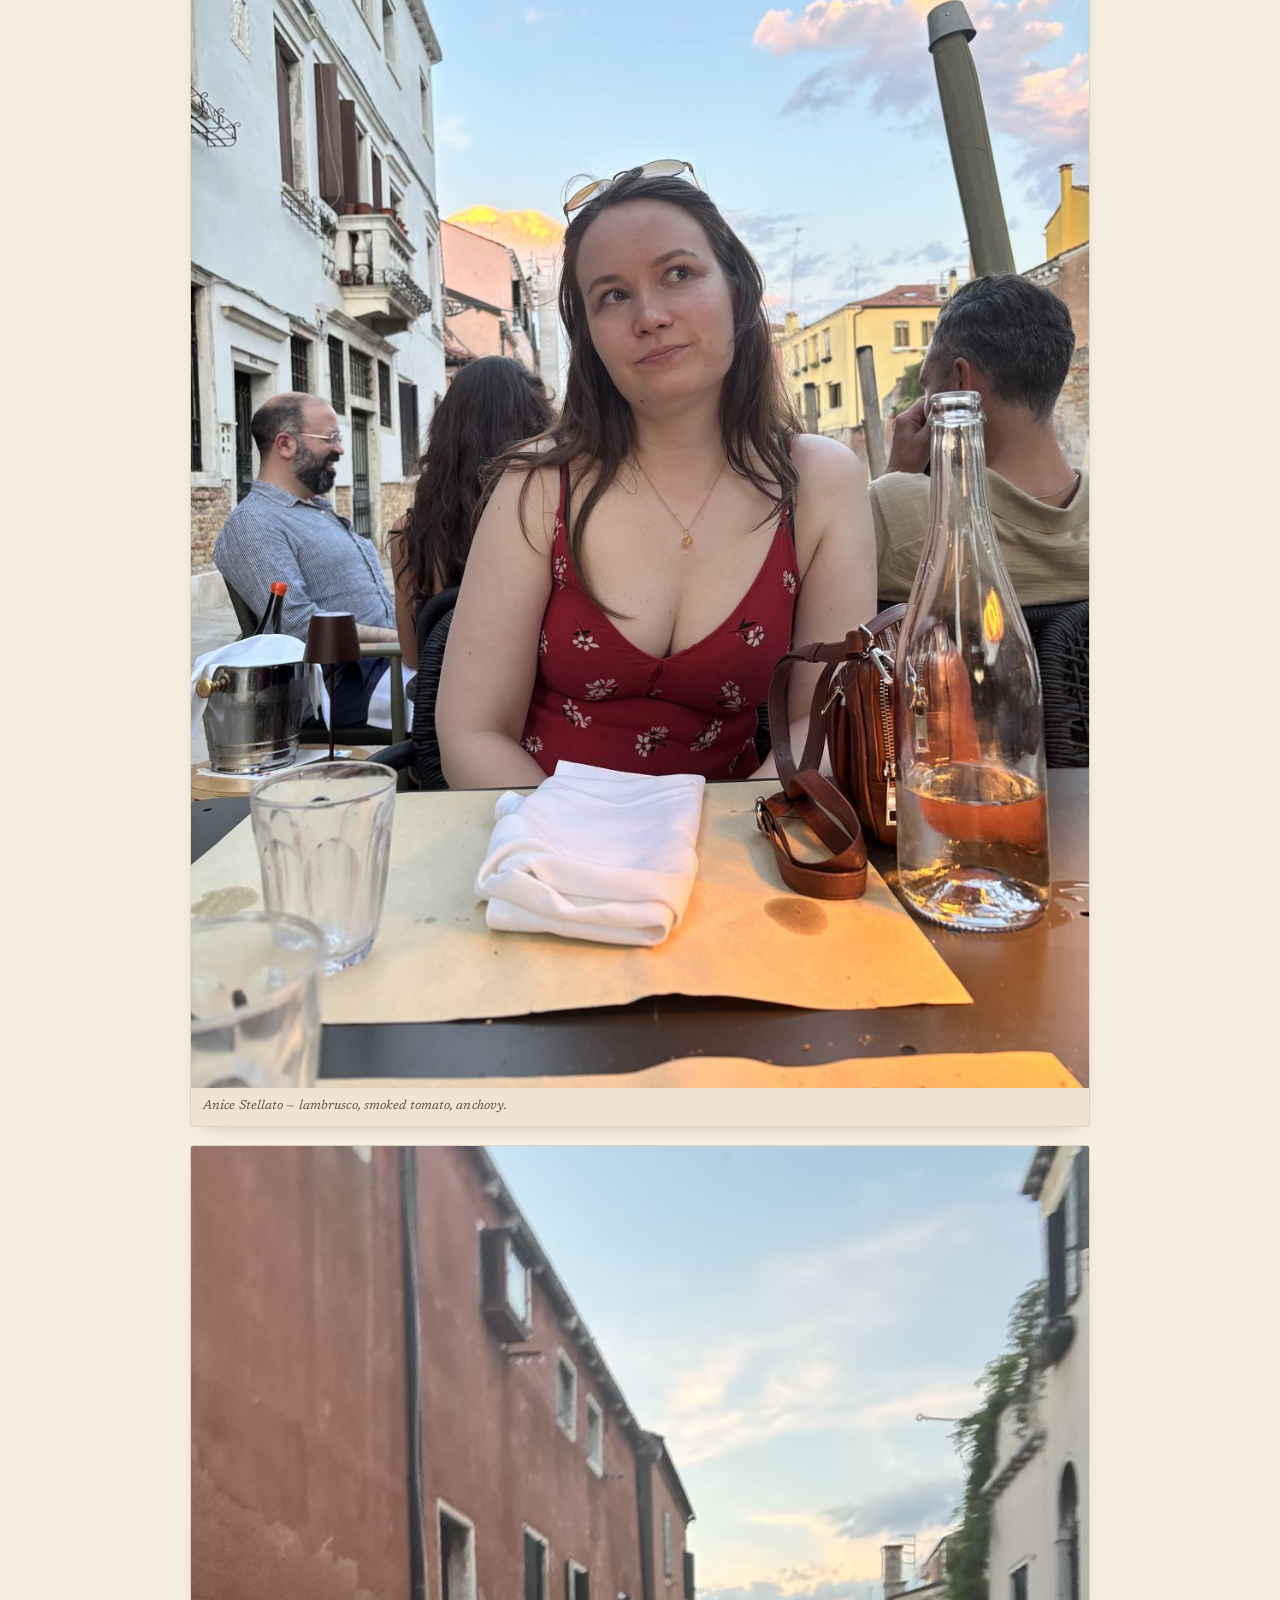
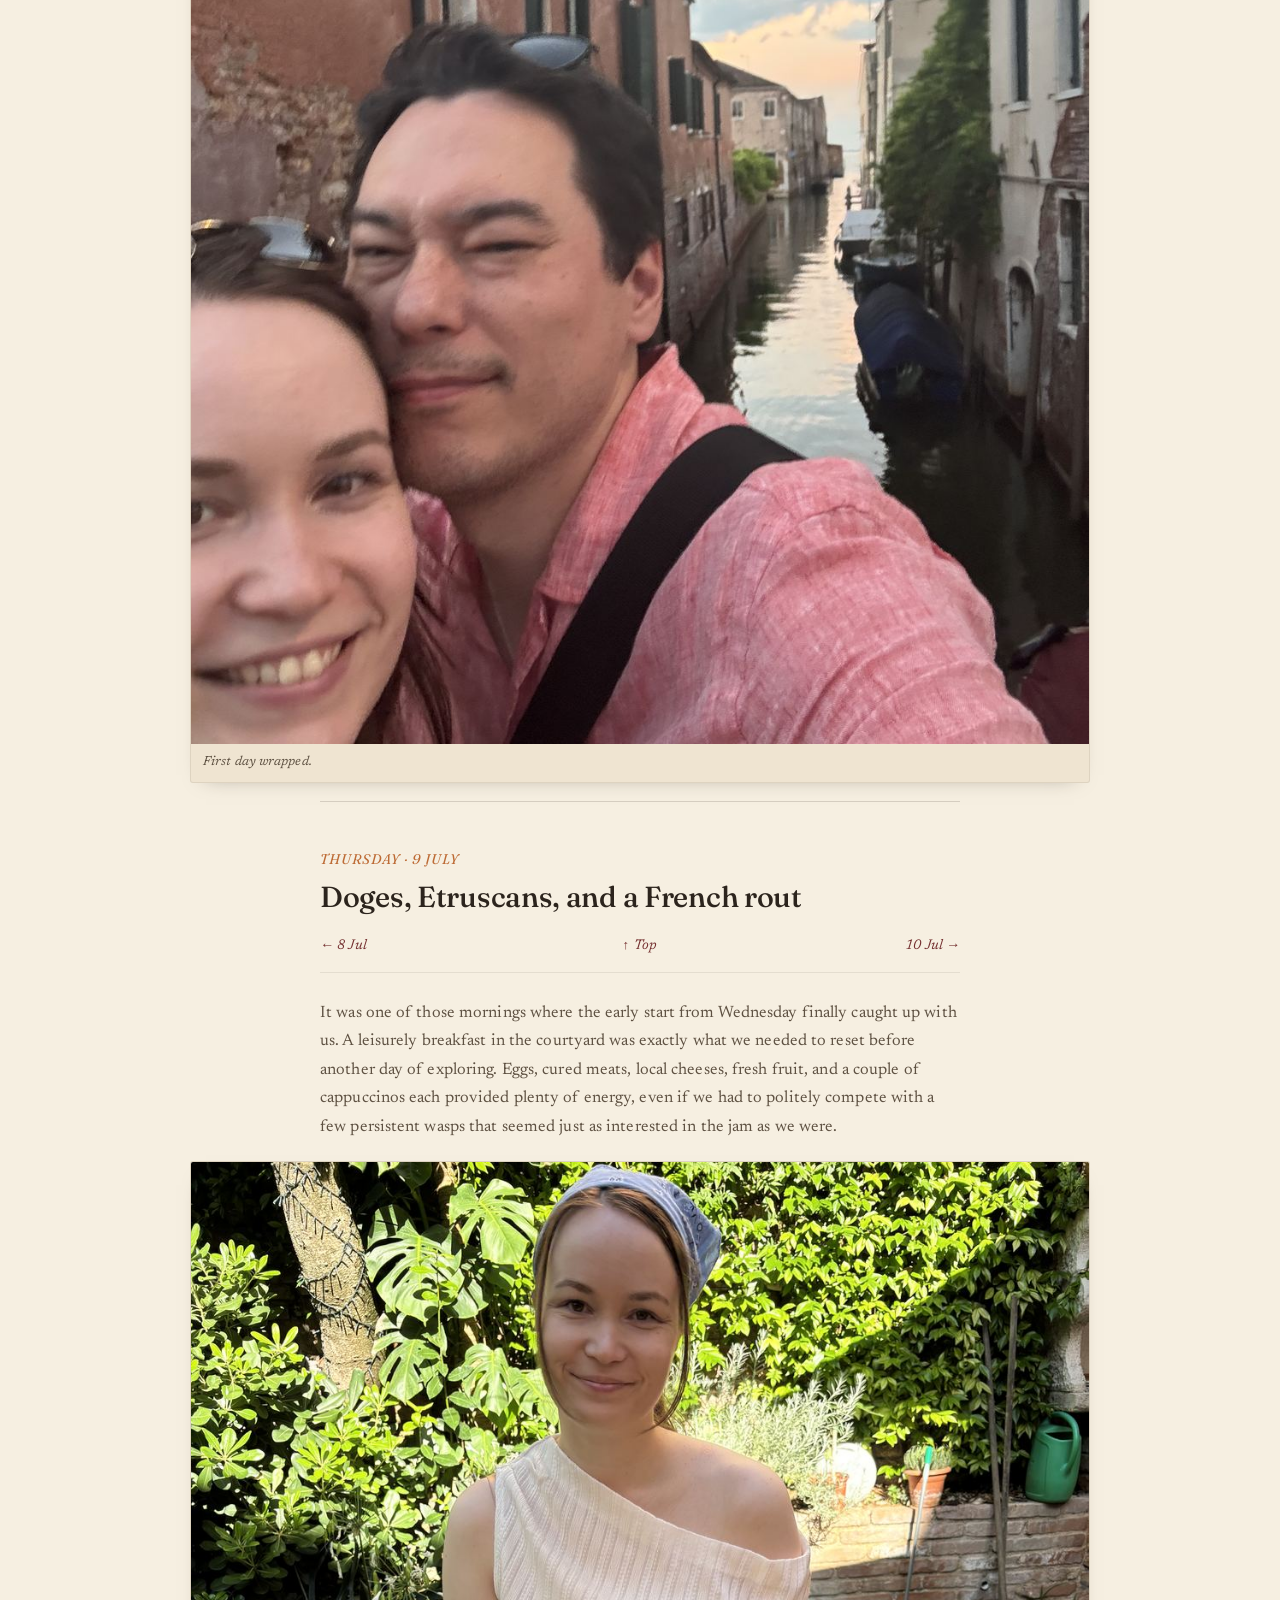
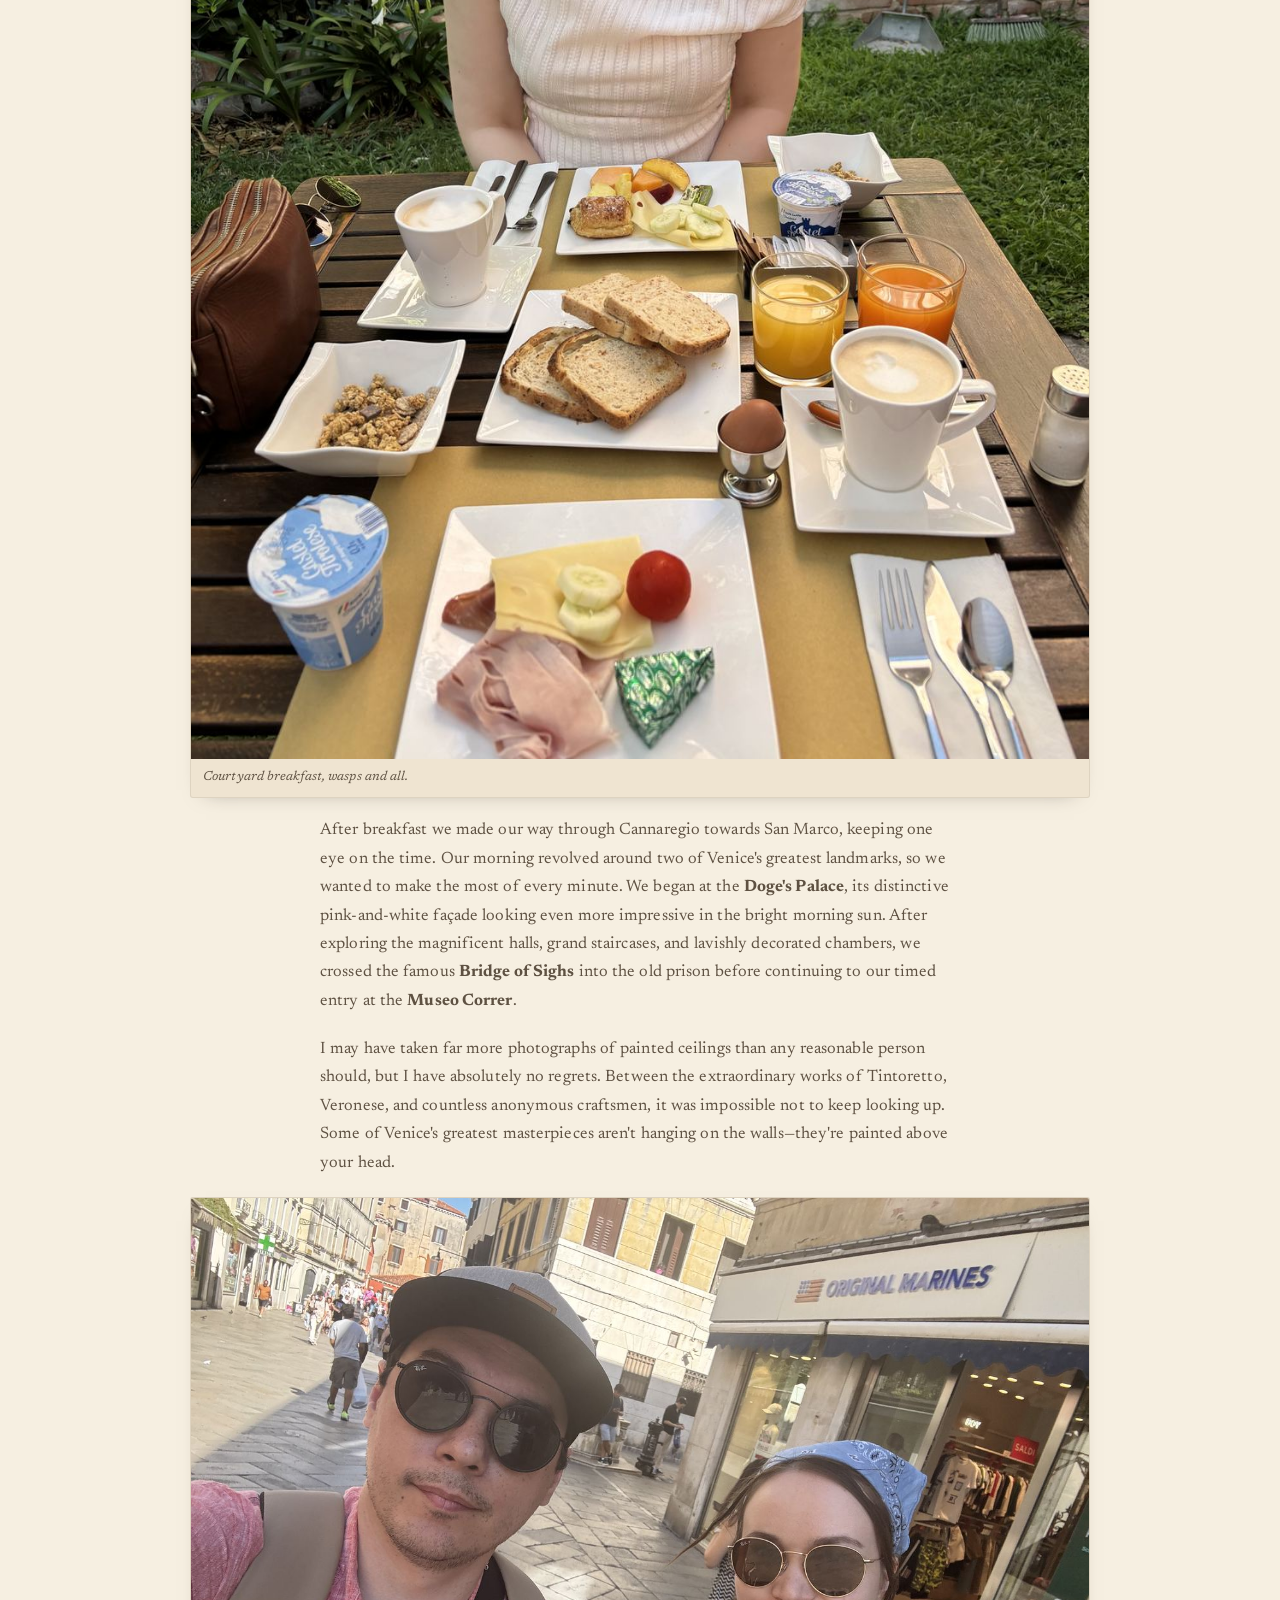
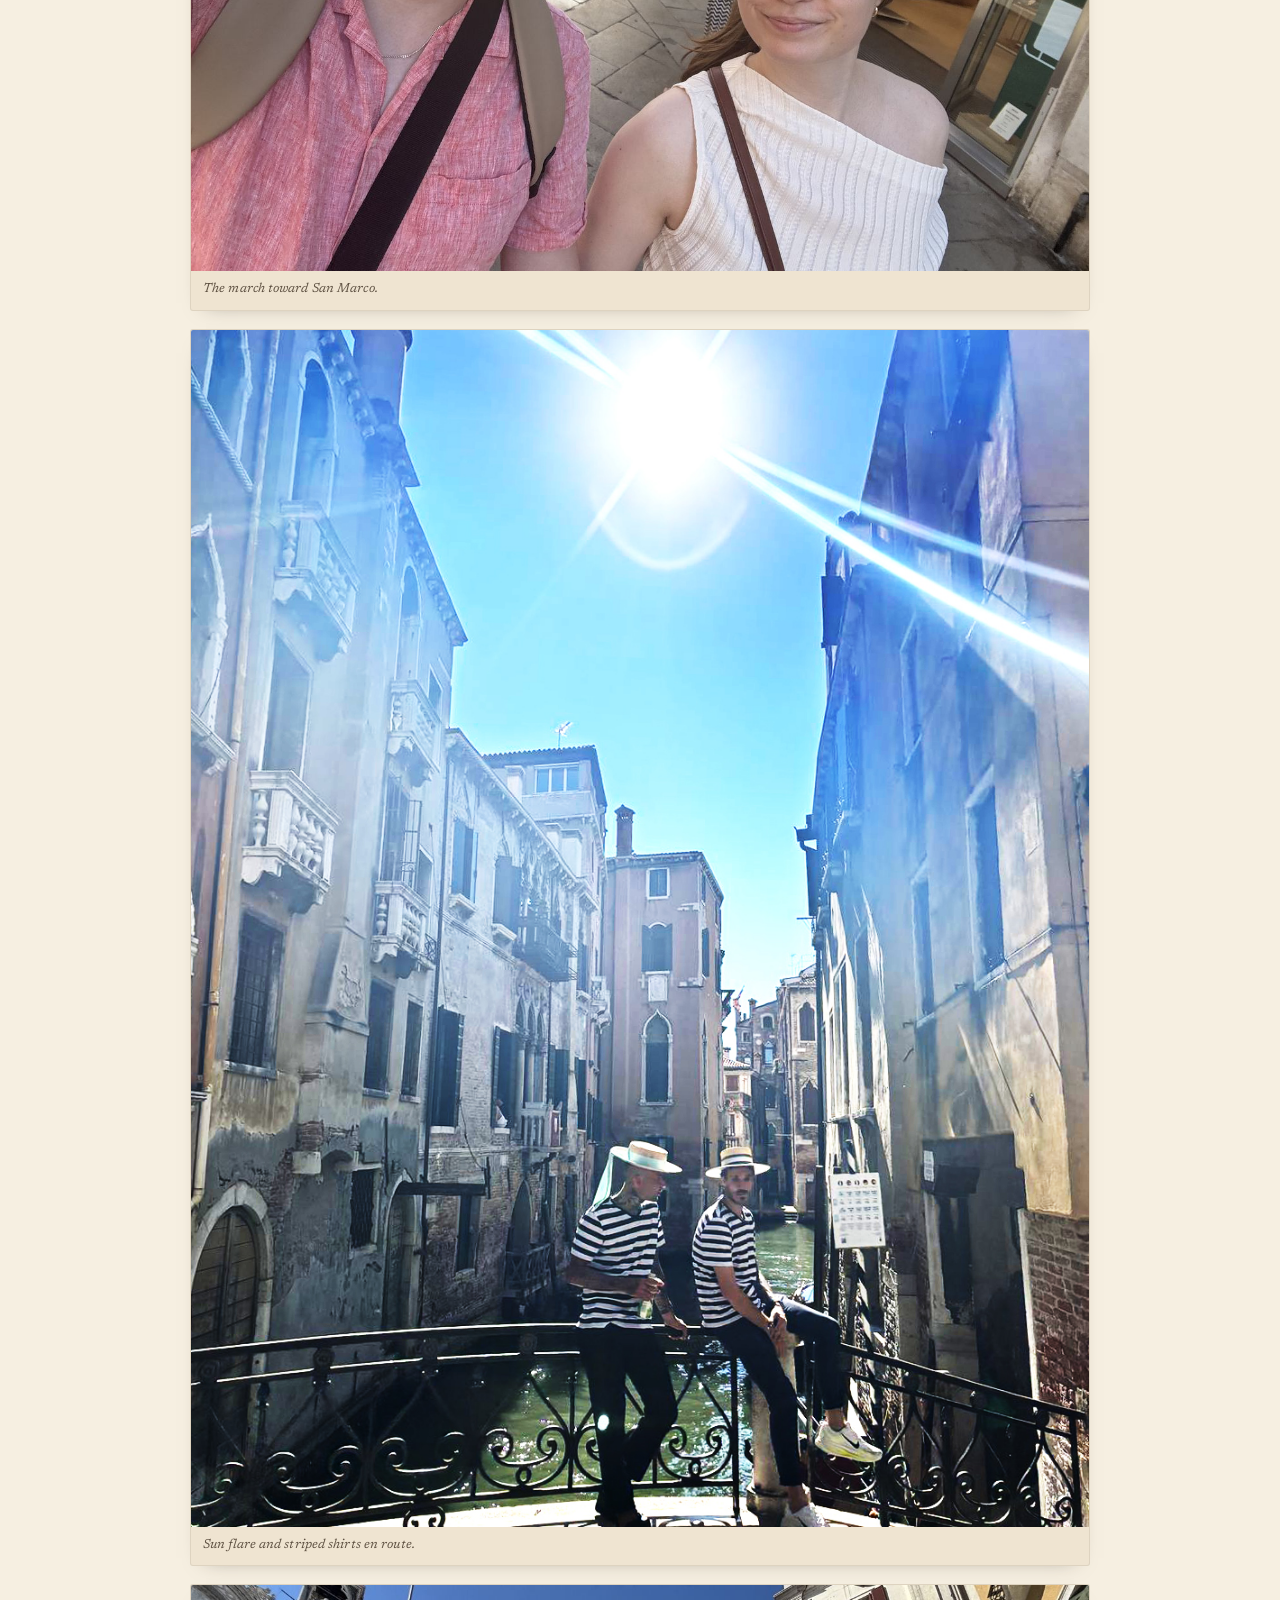
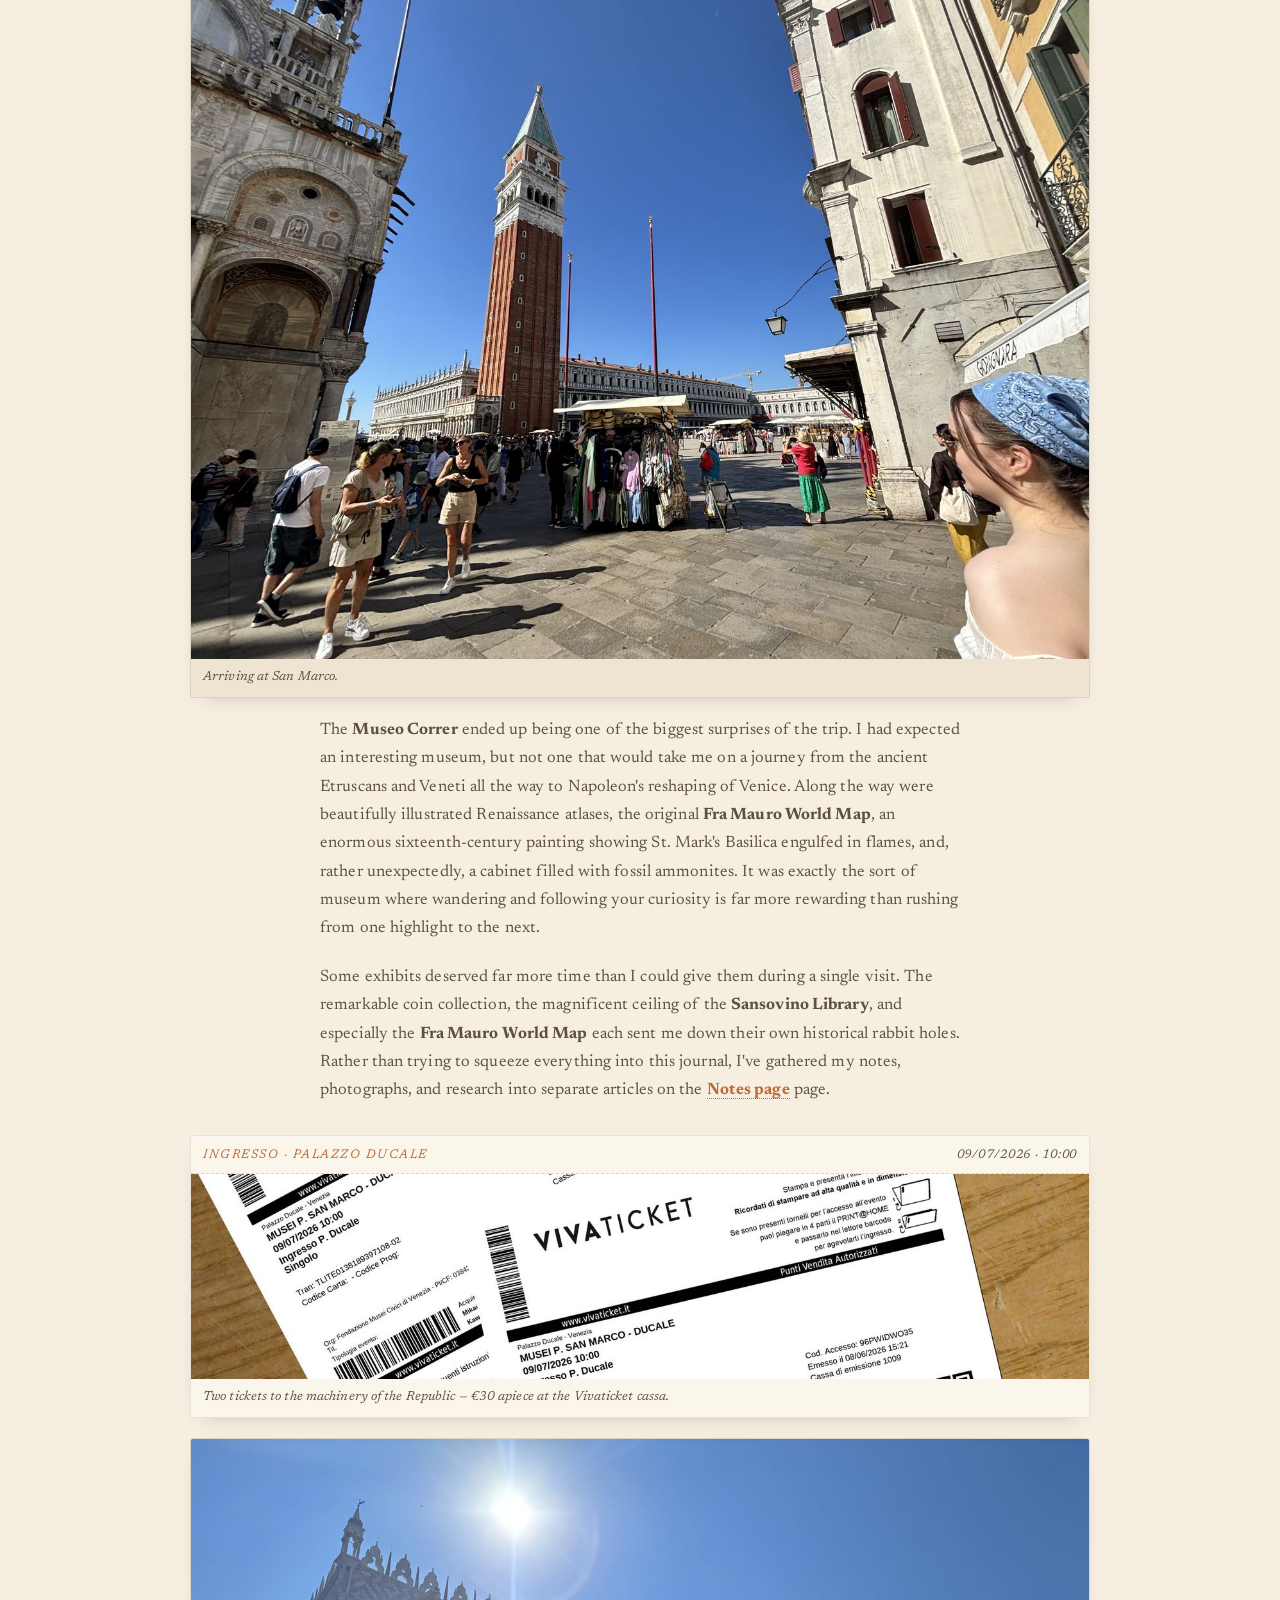
==== commit 34692547: "Update print statement from 'Hello' to 'Goodbye'" ====
--- a/journal.html
+++ b/journal.html
@@ -113,15 +113,21 @@
       <a class="df-next" href="#d3">10 Jul →</a>
     </nav>
 
-    <p>Groggy start — the early Wednesday wakeup finally caught up with us. Breakfast in the courtyard made up for it, wasps circling the jam notwithstanding: eggs, cured meats, cheese, fruit, two cappuccini apiece worth of resolve for the day ahead.</p>
+   <p>It was one of those mornings where the early start from Wednesday finally caught up with us. A leisurely breakfast in the courtyard was exactly what we needed to reset before another day of exploring. Eggs, cured meats, local cheeses, fresh fruit, and a couple of cappuccinos each provided plenty of energy, even if we had to politely compete with a few persistent wasps that seemed just as interested in the jam as we were.</p>
+    
       <figure class="inline-figure"><img src="img/day2/day2-01.jpg" loading="lazy" alt="Breakfast in the courtyard"><figcaption>Courtyard breakfast, wasps and all.</figcaption></figure>
 
-    <p>Then a quick march through Cannaregio into San Marco, racing the clock. We'd budgeted the <b>Doge's Palace</b> first — facade glowing white-and-pink in the sun, the Bridge of Sighs and prison wing squeezed in at the end so we wouldn't miss our <b>11:30 slot at Museo Correr</b>. Mikael took an unreasonable number of ceiling photos inside; no regrets.</p>
+<p>After breakfast we made our way through Cannaregio towards San Marco, keeping one eye on the time. Our morning revolved around two of Venice's greatest landmarks, so we wanted to make the most of every minute. We began at the <strong>Doge's Palace</strong>, its distinctive pink-and-white façade looking even more impressive in the bright morning sun. After exploring the magnificent halls, grand staircases, and lavishly decorated chambers, we crossed the famous <strong>Bridge of Sighs</strong> into the old prison before continuing to our timed entry at the <strong>Museo Correr</strong>.</p>
+
+<p>I may have taken far more photographs of painted ceilings than any reasonable person should, but I have absolutely no regrets. Between the extraordinary works of Tintoretto, Veronese, and countless anonymous craftsmen, it was impossible not to keep looking up. Some of Venice's greatest masterpieces aren't hanging on the walls—they're painted above your head.</p>
+    
       <figure class="inline-figure"><img src="img/day2/day2-02.jpg" loading="lazy" alt="Mikael and Mira selfie on a Venice street"><figcaption>The march toward San Marco.</figcaption></figure>
       <figure class="inline-figure"><img src="img/day2/day2-03.jpg" loading="lazy" alt="Gondoliers on a bridge in the sun"><figcaption>Sun flare and striped shirts en route.</figcaption></figure>
       <figure class="inline-figure"><img src="img/day2/day2-04.jpg" loading="lazy" alt="St Mark's Square and campanile"><figcaption>Arriving at San Marco.</figcaption></figure>
 
-    <p>Correr turned out to be the real surprise of the day — an exhibition arcing from the <b>Etruscans clear through to Napoleon</b>, by way of antique atlases, the actual <b>Fra Mauro world map</b> under glass, a wall-sized 16th-century view of the Basilica on fire, and — improbably — a cabinet of ammonites. The kind of eclectic civic museum that rewards wandering more than checklist-ticking. The coin cabinets, the Sansovino Library ceiling, and the Fra Mauro map turned into their own rabbit hole — <a class="qr-link" href="notes.html#museum">written up separately on the Notes page</a>.</p>
+    <p>The <strong>Museo Correr</strong> ended up being one of the biggest surprises of the trip. I had expected an interesting museum, but not one that would take me on a journey from the ancient Etruscans and Veneti all the way to Napoleon's reshaping of Venice. Along the way were beautifully illustrated Renaissance atlases, the original <strong>Fra Mauro World Map</strong>, an enormous sixteenth-century painting showing St. Mark's Basilica engulfed in flames, and, rather unexpectedly, a cabinet filled with fossil ammonites. It was exactly the sort of museum where wandering and following your curiosity is far more rewarding than rushing from one highlight to the next.</p>
+
+<p>Some exhibits deserved far more time than I could give them during a single visit. The remarkable coin collection, the magnificent ceiling of the <strong>Sansovino Library</strong>, and especially the <strong>Fra Mauro World Map</strong> each sent me down their own historical rabbit holes. Rather than trying to squeeze everything into this journal, I've gathered my notes, photographs, and research into separate articles on the <strong><a class="qr-link" href="notes.html#museum">Notes page</a></strong> page.</p>
 
  <!-- ===== Ducale ===== -->
 
@@ -138,29 +144,35 @@
       <figure class="inline-figure"><img src="img/day2/day2-07.jpg" loading="lazy" alt="View through a stone-traceried window"><figcaption>The view prisoners once had, more or less.</figcaption></figure>
     </div> 
  <h3>Bocca di Leone (Lion’s Mouth Complaint Box)</h3>
-    <p>This stone letterbox was used to receive written denunciations during the Venetian Republic. Citizens could anonymously report suspected crimes such as tax fraud, corruption, or officials concealing public revenue. While often described as “anonymous accusation boxes,” not every complaint was accepted—serious accusations generally required supporting evidence before authorities would investigate.</p>
-    
-            <figure class="inline-figure"><img src="img/day2/day2-25.jpg" loading="lazy" alt="Stone Lion’s Mouth complaint box in the Doge’s Palace, Venice, used during the Venetian Republic to collect written reports of corruption and tax fraud."><figcaption>Bocche di Leone - A feedback box essentially.</figcaption></figure>
-
- <p>Caught a view into inaccessible section of the Doge’s Palace. Beyond the Gothic loggia, the Italian flag overlooks the lagoon toward San Giorgio Maggiore — a reminder that this historic palace is not only a museum but also a living institution, with parts of the building still reserved for official cultural and administrative use.</p>
-            <figure class="inline-figure"><img src="img/day2/day2-26.jpg" loading="lazy" alt="A pointed Gothic arch of the Doge’s Palace loggia framing the lagoon, with San Giorgio Maggiore across the water."><figcaption>View through the Gothic loggia of the Doge’s Palace toward the Venetian lagoon and San Giorgio Maggiore.</figcaption></figure>    
+
+<p>One of the more fascinating details inside the Doge's Palace was this <em>Bocca di Leone</em>, or "Lion's Mouth" complaint box. During the time of the Venetian Republic, citizens could submit written reports here concerning suspected crimes such as tax fraud, corruption, or officials withholding public funds. Although they're often described as anonymous denunciation boxes, the system wasn't quite as arbitrary as legend suggests. Serious accusations generally needed supporting evidence before the authorities would begin an investigation, making them an early attempt at balancing public accountability with due process.</p>
+    
+    <figure class="inline-figure"><img src="img/day2/day2-25.jpg" loading="lazy" alt="Stone Lion’s Mouth complaint box in the Doge’s Palace, Venice, used during the Venetian Republic to collect written reports of corruption and tax fraud."><figcaption>Bocche di Leone - A feedback box essentially.</figcaption></figure>
+
+ <p>One unexpected moment came when I spotted a view into a part of the Doge's Palace that isn't open to visitors. Beyond the elegant Gothic loggia, the Italian flag overlooked the lagoon towards <strong>San Giorgio Maggiore</strong>, offering a reminder that the palace isn't simply a museum frozen in time. Parts of the building are still used today for official cultural and administrative purposes, continuing a tradition of public service that stretches back more than a thousand years.</p>
+            
+    <figure class="inline-figure"><img src="img/day2/day2-26.jpg" loading="lazy" alt="A pointed Gothic arch of the Doge’s Palace loggia framing the lagoon, with San Giorgio Maggiore across the water."><figcaption>View through the Gothic loggia of the Doge’s Palace toward the Venetian lagoon and San Giorgio Maggiore.</figcaption></figure>    
 
  <h3>Scala d’Oro (Golden Staircase)</h3>
-    <p>The Golden Staircase was the ceremonial entrance to the Doge’s apartments and the chambers of the Venetian government. Designed by Jacopo Sansovino and completed by Antonio Scarpagnino in 1559, its lavish stucco decoration by Alessandro Vittoria and frescoes by Giambattista Franco transformed a simple staircase into a statement of power. Every mythological figure reinforces Venice’s image as a wise, prosperous, and divinely favored maritime republic.</p>
-  <h4>Why it mattered</h4>
-    <p>Unlike modern government buildings, Renaissance Venice deliberately used architecture as political messaging. Anyone invited to climb the Scala d’Oro—foreign ambassadors, nobles, or high-ranking officials—would ascend beneath a ceiling proclaiming the Republic’s wealth, classical learning, military strength, and naval supremacy before ever reaching the Doge’s chambers.</p>
+    <p>The <em>Scala d'Oro</em>, or Golden Staircase, was far more than a way of moving between floors. It formed the ceremonial route to the Doge's private apartments and the chambers where the Venetian government conducted its business. Designed by Jacopo Sansovino and completed by Antonio Scarpagnino in 1559, the staircase is lavishly decorated with gilded stucco by Alessandro Vittoria and frescoes by Giambattista Franco, transforming an ordinary architectural feature into one of the palace's most impressive displays of power and prestige.</p>
+ 
+<p>It's impressive how deliberately everything had been designed. Renaissance Venice understood the importance of first impressions, and every visiting ambassador, noble, or senior official climbed these stairs before reaching the heart of government. Surrounded by classical mythology, rich decoration, and symbols celebrating Venice's wisdom, prosperity, and naval power, guests were given a clear message long before a single word of diplomacy was exchanged. Architecture itself became part of the Republic's political theatre.</p>
+    
   <figure class="inline-figure"><img src="img/day2/day2-27.jpg" loading="lazy" alt="Barrel-vaulted ceiling of the Scala d’Oro, thick with gilded stucco framing painted panels.">
     <figcaption>The richly decorated vaulted ceiling of the Scala d’Oro (Golden Staircase) in the Doge’s Palace, featuring gilded stucco, Renaissance frescoes, and classical mythological figures.</figcaption>
   </figure>
 
 <h3>Sala delle Quattro Porte (Room of the Four Doors)</h3>
-    <p>Rebuilt after the fire of 1574 to designs by Andrea Palladio and Giovanni Antonio Rusconi, the Room of the Four Doors served as the formal antechamber to the Republic’s principal council rooms. Ambassadors, envoys, and delegations waited here before being received — which makes the decoration less ornament than argument, put to work on visitors during the one stretch of the day when they had nothing to do but look.</p>
+    
+<p>Rebuilt after the great fire of 1574 from designs by Andrea Palladio and Giovanni Antonio Rusconi, the <em>Sala delle Quattro Porte</em> served as the grand antechamber to the Republic's most important council chambers. This was where ambassadors, foreign envoys, and distinguished visitors waited before being admitted to meet the Venetian government. It didn't take long to realise that the room wasn't simply designed to impress—it was designed to send a message.</p>
 
 <h4>The ceiling</h4>
-    <p>The ceiling itself reinforces Venice’s political message. Tintoretto’s mythological paintings depict Venice under the protection and approval of the classical gods. Rather than merely decorating the room, the artwork presents the Republic as a state founded on wisdom, justice, and divine favor—a recurring theme throughout the Doge’s Palace.</p>
-
-<h4>The four doors</h4>
-    <p>The room takes its name from the four monumental doorways that give onto it, each framed in precious marbles and crowned with allegorical sculpture. They open toward the chambers where the Republic’s business was actually conducted, which turned a single waiting room into a hinge of Venetian government — the door that opened told you which body had decided to see you.</p>
+    
+<p>Looking up, Tintoretto's magnificent ceiling paintings portray Venice under the protection of the classical gods. Like so much of the Doge's Palace, the artwork is carefully chosen to reinforce the Republic's image as a state guided by wisdom, justice, and divine favour. It wasn't just decoration; it was political storytelling told through art.</p>
+
+    <h4>The four doors</h4>
+    
+<p>The room takes its name from its four monumental marble doorways, each framed by richly carved stone and crowned with allegorical sculptures. Behind each doorway lay one of the institutions responsible for governing the Republic. Standing here, I couldn't help thinking that the room itself formed a crossroads of Venetian power—every visitor waited here, and whichever door eventually opened determined where they would go, and often why they had come to Venice in the first place.</p>
     
             <figure class="inline-figure"><img src="img/day2/day2-28.jpg" loading="lazy" alt="Ceiling of the Sala delle Quattro Porte: white-and-gold stucco figures ringing painted panels.">
               <figcaption>Ornate ceiling of the Sala delle Quattro Porte in the Doge’s Palace, featuring white-and-gold stucco reliefs of Minerva and allegorical virtues surrounding Renaissance frescoes by Tintoretto.</figcaption>
@@ -170,50 +182,65 @@
             </figure>
 
 <h3>Sala del Senato (Senate Chamber)</h3>
-    <p>The Senate Chamber was where the Venetian Senate met to direct the Republic’s foreign policy, trade, naval affairs, and finances. Composed of experienced patricians, the Senate governed Venice’s commercial empire and made many of the decisions that shaped its influence across the Mediterranean. The lavish decoration by Tintoretto and other Renaissance masters transforms the chamber into a celebration of wise government, divine guidance, and the enduring strength of the Republic.</p>    
+
+<p>The <em>Sala del Senato</em> was one of the most important rooms in the Doge's Palace. This was where the Venetian Senate met to oversee the Republic's foreign policy, trade, naval affairs, and finances—the decisions that helped transform Venice into one of the Mediterranean's great maritime powers. Made up of experienced patricians, the Senate managed an empire whose influence stretched from northern Italy to the eastern Mediterranean.</p>
+
+<p>Like so many of the palace's state rooms, the chamber was designed to communicate authority as much as it served a practical purpose. Surrounded by monumental paintings by Tintoretto and other Renaissance masters, senators debated beneath scenes celebrating wisdom, justice, and divine guidance. The message was unmistakable: Venice presented itself as a republic whose prosperity and power rested on wealth and military strength, and strived to base it on on wise and stable government.</p>
 
             <figure class="inline-figure"><img src="img/day2/day2-31.jpg" loading="lazy" alt="Gilded coffered ceiling of the Sala del Senato, large painted panels set between carved frames, a Roman-numeral clock on the wall below.">
             <figcaption>View of the gilded ceiling and monumental paintings of the Sala del Senato in the Doge’s Palace, featuring Renaissance allegories, a Roman numeral clock, and richly decorated coffered panels celebrating the ideals of the Venetian Republic.</figcaption>
             </figure>
+    
             <figure class="inline-figure"><img src="img/day2/day2-32.jpg" loading="lazy" alt="Visitor looking up at the monumental paintings and senators’ benches inside the Sala del Senato (Senate Chamber) of the Doge’s Palace in Venice.">
             <figcaption>Mira pauses beneath the monumental paintings of the Sala del Senato, where Venice’s senators once gathered to debate diplomacy, trade, war, and the affairs of a maritime empire. Surrounded by allegorical masterpieces and beneath a richly gilded ceiling, the chamber was designed to remind every visitor that the Republic claimed to govern with wisdom, justice, and divine favor.</figcaption>
             </figure>
+    
             <figure class="inline-figure"><img src="img/day2/day2-33.jpg" loading="lazy" alt="The senators’ benches and richly decorated end wall of the Sala del Senato in the Doge’s Palace, Venice, with monumental Renaissance paintings and an ornate gilded ceiling above.">
             <figcaption>The raised benches of the Sala del Senato were once occupied by the senators of the Venetian Republic, who gathered here to shape foreign policy, oversee trade, command the navy, and administer a maritime empire. Above them, monumental paintings and gilded decoration projected Venice as a republic guided by justice, wisdom, and divine providence.</figcaption>
             </figure>
+    
             <figure class="inline-figure"><img src="img/day2/day2-34.jpg" loading="lazy" alt="Monumental Renaissance painting in the Sala del Senato of the Doge’s Palace showing Christ blessing the crowned personification of Venice, surrounded by saints, civic figures, and allegorical symbolism.">
             <figcaption>One of the monumental paintings in the Sala del Senato depicts Christ blessing the personification of Venice, shown as a crowned queen receiving the symbols of divine favor and authority. Created by Jacopo Tintoretto and his workshop, the scene reflects how the Republic portrayed itself—not merely as a political power, but as a state whose prosperity and mission were guided by divine providence.</figcaption>
             </figure>
+    
             <figure class="inline-figure"><img src="img/day2/day2-35.jpg" loading="lazy" alt="Ornate zodiac clock in the Sala del Senato of the Doge’s Palace, featuring the twelve zodiac signs surrounding a golden sun within an elaborately gilded Renaissance frame.">
             <figcaption>One of the Senate Chamber’s most intriguing details is this richly decorated zodiac clock, where the twelve astrological signs encircle a radiant sun. In Renaissance Venice, such imagery reflected the harmony and order of the cosmos—a fitting symbol for a chamber where senators sought to govern the Republic with wisdom, balance, and foresight.</figcaption>
             </figure>
 
 <h3>Sala del Maggior Consiglio (Chamber of the Great Council)</h3>
-    <p>At 53 metres long and 25 metres wide, the Chamber of the Great Council is one of Europe’s largest historic council halls. Here, more than a thousand Venetian nobles gathered to elect officials, approve laws, and shape the future of the Republic. Rebuilt after the great fire of 1577, the hall is surrounded by monumental canvases celebrating Venice’s history and crowned by Tintoretto’s Paradise—one of the largest oil paintings ever created.</p>
+    
+<p>Walking into the <em>Sala del Maggior Consiglio</em> was one of those moments that genuinely made us stop in our tracks. Measuring 53 metres long and 25 metres wide, it's one of the largest historic council chambers in Europe. More than a thousand members of the Venetian nobility once gathered here to elect officials, approve legislation, and debate matters that shaped the future of the Republic.</p>
+
+<p>After the devastating fire of 1577, the hall was rebuilt on an equally ambitious scale and adorned with monumental paintings celebrating Venice's history, victories, and civic ideals. Dominating the far end of the chamber is Tintoretto's <em>Paradise</em>, one of the largest oil paintings ever created. Standing beneath it, it becomes clear that this room was designed not only for government but also to inspire awe. Every painting, every gilded ceiling panel, and every carefully planned detail reinforced the idea that Venice was a republic destined to endure.</p>
     
             <figure class="inline-figure"><img src="img/day2/day2-36.jpg" loading="lazy" alt="Gilded and painted ceiling of the Sala del Maggior Consiglio in the Doge’s Palace, Venice.">
               <figcaption>The gilded ceiling of the Great Council Chamber, every panel carrying its share of the Republic’s self-portrait.</figcaption>
             </figure>
+    
             <figure class="inline-figure"><img src="img/day2/day2-37.jpg" loading="lazy" alt="Tintoretto’s monumental Paradise filling the end wall of the Sala del Maggior Consiglio in the Doge’s Palace, Venice.">
               <figcaption>Stretching more than 22 metres across the end wall of the Great Council Chamber, Tintoretto’s Paradise is among the largest oil paintings ever created. Positioned behind the Doge’s throne, it reminded the Republic’s rulers that earthly authority ultimately stood beneath divine judgment.</figcaption>
             </figure>
+    
             <figure class="inline-figure"><img src="img/day2/day2-38.jpg" loading="lazy" alt="Visitor photographing the richly gilded ceiling of the Great Council Chamber in the Doge’s Palace, Venice.">
               <figcaption>Standing beneath the gilded ceiling, it’s impossible not to look upward. Every painted panel celebrates Venice’s history, virtues, and victories, turning the Great Council Chamber into a monumental expression of the Republic’s identity.</figcaption>
             </figure>
+    
             <figure class="inline-figure"><img src="img/day2/day2-39.jpg" loading="lazy" alt="Oval ceiling painting by Paolo Veronese in the Sala del Maggior Consiglio, depicting the personification of Venice enthroned among classical gods and crowned by Victory within an elaborate gilded frame.">
               <figcaption>At the center of the Great Council Chamber ceiling, Venice is personified as a majestic queen enthroned among classical deities and crowned by Victory. Painted by Paolo Veronese, the scene presents the Republic not simply as a powerful state, but as one whose justice, prosperity, and authority were celebrated by both Heaven and the classical world. Looking up, every member of the Great Council was reminded of the ideals they were expected to uphold.</figcaption>
             </figure>
+    
             <figure class="inline-figure"><img src="img/day2/day2-41.jpg" loading="lazy" alt="Visitor standing inside the vast Sala del Maggior Consiglio of the Doge’s Palace, surrounded by monumental Renaissance paintings and a gilded ceiling.">
               <figcaption>Standing in one of Europe’s largest historic council chambers, Mira is surrounded by centuries of Venetian political history. More than a thousand nobles once assembled here beneath the gilded ceiling to govern one of the Mediterranean’s most powerful republics.</figcaption>
             </figure>
 
  <h3>Ponte dei Sospiri (The Bridge of Sighs)</h3>
-    <p>Completed in 1614, the Bridge of Sighs was built to connect the Doge’s Palace with the New Prisons (Prigioni Nuove) across the Rio di Palazzo. Despite its graceful Baroque exterior, the enclosed bridge served a purely practical purpose: moving prisoners securely between the courtrooms and their cells.</p>
-    
-<p>Inside, the bridge contains two separate corridors divided by a wall. One carried prisoners between the courtrooms of the Doge’s Palace and the prisons, while the other connected the prisons with the offices of the State Advocates. Both corridors also linked to stairways leading to the lower cells (Pozzi) and the attic prisons (Piombi).</p>
-    
-<p>The famous name “Bridge of Sighs” is actually much younger than the bridge itself. It became popular during the Romantic period, inspired by the idea that condemned prisoners would sigh as they caught their final glimpse of Venice through the small stone lattice windows before beginning their sentence. In reality, many prisoners saw only narrow views of canals rather than the sweeping panoramas imagined by poets.</p>
-  
+    
+<p>The <em>Bridge of Sighs</em> is one of Venice's most photographed landmarks, yet its original purpose was far less romantic than its elegant Baroque appearance suggests. Completed in 1614, it connected the Doge's Palace with the <em>Prigioni Nuove</em> (New Prisons), allowing prisoners to be moved securely between the courtrooms and their cells without ever setting foot outside.</p>
+
+<p>Inside, the bridge is divided into two separate passageways by a central wall. One corridor carried prisoners between the courts and the prison, while the other linked the prison with the offices of the State Advocates. Staircases from the bridge also led to the notorious <em>Pozzi</em>, the damp ground-floor cells, and the <em>Piombi</em>, the prison cells beneath the palace's lead roof.</p>
+
+<p>The name <em>Bridge of Sighs</em> didn't become popular until the Romantic era. According to the legend, condemned prisoners sighed as they caught one last glimpse of Venice through the small stone lattice windows before beginning their sentence. Standing inside the bridge, though, it's easy to see how much of that story belongs to later imagination. The views are surprisingly narrow, offering little more than fleeting glimpses of the canal below rather than the sweeping panorama celebrated by poets and painters. Even so, the narrow glimpse might have felt wider than we can imagine to those facing justice, even like the sweeping panoramas imagined by poets.</p>
+
             <figure class="inline-figure"><img src="img/day2/day2-43.jpg" loading="lazy" alt="Narrow stone corridor inside the Bridge of Sighs with visitors walking toward one of the famous lattice windows overlooking a Venetian canal.">
               <figcaption>The narrow stone corridor inside the Bridge of Sighs once carried prisoners from the courtrooms of the Doge’s Palace to the New Prisons. Enclosed and dimly lit, it offered only brief glimpses of Venice through its small stone windows.</figcaption>
             </figure>
@@ -244,13 +271,19 @@
       </figure>
       <figure class="inline-figure"><img src="img/day2/day2-09.jpg" loading="lazy" alt="Antique map of the Adriatic"><figcaption>Doge's atlas room.</figcaption></figure>
       <figure class="inline-figure"><img src="img/day2/day2-11.jpg" loading="lazy" alt="Antique engraving of the Basilica on fire"><figcaption>The Basilica ablaze, 1577, on paper.</figcaption></figure>
-    </div> 
+     </div> 
+    
 <h3>San Marco and transition to Museo Correr</h3>
-    <p>Out of the palace and straight into the glare — from the cool of the Maggior Consiglio into midday San Marco at its most San Marco. The Campanile throwing its one hard shadow, Sansovino's Loggetta blinding white at the foot of it, and the whole square moving at once in every direction. Correr sits at the far end, folded into the <b>Ala Napoleonica</b> that closes the piazza, which means getting there is a crossing rather than a walk.</p>
-
+
+    <p>Stepping out of the Doge's Palace felt like emerging into a completely different world. After the cool, gilded halls and quiet grandeur of the Republic's council chambers, Piazza San Marco was alive with sunshine, conversations, and the constant flow of people crossing the square. The Campanile cast its long shadow across the paving stones while Sansovino's elegant Loggetta gleamed brilliantly at its base. Even after spending hours inside one of Venice's greatest monuments, the square itself still managed to steal the show.</p>
+
+<p>Our next stop was the <strong>Museo Correr</strong>, located at the opposite end of the piazza inside the Napoleonic Wing (<em>Ala Napoleonica</em>). Crossing St. Mark's Square isn't really a walk—it's an experience in itself. Every direction offers another detail worth stopping for, whether it's the arcades, the Basilica, or simply watching the rhythm of Venice unfold around you. Before long we stepped inside the museum, unaware it would become one of the highlights of the entire trip.</p>
+    
     <figure class="inline-figure"><img src="img/day2/day2-47.jpg" width="1400" height="2100" loading="lazy" alt="Mira standing in Piazza San Marco in front of the Campanile and Sansovino's Loggetta, surrounded by crowds on a bright summer day."><figcaption>Halfway across, at the foot of the Campanile — Sansovino's Loggetta behind, everyone else in Venice alongside.</figcaption></figure>
 
-    <p>Which turned out to be the joke of the place. - wading through the crowd at ground level, up the stairs, and the first thing the museum hands back is the piazza itself — the same square, the same crowd, flattened out below the window with the Basilica's domes and the Campanile stacked behind. Worth the crossing before a single exhibit.</p>
+<p>One of my favourite moments came almost immediately after entering the <strong>Museo Correr</strong>. After weaving through the crowds in Piazza San Marco and climbing the museum's staircase, the first thing waiting on the upper floor wasn't an exhibition at all—it was the square itself. From the windows, the bustling piazza suddenly felt calm and perfectly framed, with the domes of St. Mark's Basilica and the Campanile rising behind the sea of people below. It was a completely different perspective on a place we'd crossed only moments earlier.</p>
+
+        <figure class="inline-figure"><img src="img/day2/day2-48.jpg" width="1400" height="1867" loading="lazy" alt="Elevated view from a Museo Correr window down the length of Piazza San Marco toward the Basilica's domes and the Campanile."><figcaption>The square handed back from above — the Basilica, the Campanile, and the crossing we'd just made.</figcaption></figure>
 
     <!-- ===== Correr ===== -->
 
@@ -258,15 +291,17 @@
       <div class="th-kicker"><span>Ingresso Abbinato · Museo Correr</span><span>09/07/2026 · 11:30</span></div>
       <img src="img/day2/day2-ticket-correr.jpg" width="1400" height="251" loading="lazy" alt="Two printed Vivaticket admission tickets for Museo Correr, Venice, dated 9 July 2026 at 11:30, laid on a wooden table.">
     </figure>
+    
 <h3>Museo Correr</h3>
 <p>Correr is not just an art museum, it tells the story of Venice from antiquity through the Republic, Napoleon, and the Habsburg period.</p>
     
-    <figure class="inline-figure"><img src="img/day2/day2-48.jpg" width="1400" height="1867" loading="lazy" alt="Elevated view from a Museo Correr window down the length of Piazza San Marco toward the Basilica's domes and the Campanile."><figcaption>The square handed back from above — the Basilica, the Campanile, and the crossing we'd just made.</figcaption></figure>
 <p><h4>The Origins of the Museum</h4>
 
-The Museo Correr owes its existence to Teodoro Correr (1750–1830), one of the last great Venetian patricians. Living through the collapse of the Republic in 1797, Correr witnessed churches being suppressed, noble collections dispersed and centuries of Venetian heritage sold across Europe. Rather than allowing these objects to disappear, he devoted his life to collecting paintings, maps, manuscripts, coins, sculpture, scientific instruments and everyday artefacts.</p>
-
-<p>When he died in 1830, Correr left not only his collection to the city but also detailed instructions that it should remain accessible to scholars and to the public. His vision created what would become the nucleus of today’s network of Venetian Civic Museums.</p>
+<p><strong>Museo Correr</strong> is much more than an art museum. Rather than focusing on a single period, it tells the story of Venice itself — from the earliest settlements of the Veneti and Etruscans, through the rise of the Republic, and into the Napoleonic and Habsburg eras. Walking through its galleries feels less like visiting a traditional museum and more like following the city's biography across two thousand years.</p>
+
+<p>The museum exists thanks to the vision of <strong>Teodoro Correr</strong> (1750–1830), one of the last great Venetian patricians. Having witnessed the fall of the Republic in 1797, he saw churches being closed, noble collections dispersed, and countless works of art leaving Venice forever. Determined to preserve his city's heritage, he spent much of his life collecting paintings, maps, manuscripts, coins, sculptures, scientific instruments, and everyday objects that together told the story of Venice.</p>
+
+<p>When Correr died in 1830, he bequeathed his entire collection to the city, together with the wish that it should remain accessible to both scholars and the public. That remarkable gift became the foundation of today's <strong>Museo Correr</strong> and, ultimately, the wider network of Venice's Civic Museums. Looking around the galleries, it was hard not to appreciate just how much of Venice's history survives today because one man decided it was worth preserving.</p>
 
 <figure class="inline-figure"><img src="img/day2/day2-12.jpg" loading="lazy" alt="Marble donor plaque, Teodoro Correr">
   <figcaption>The names behind the museum.</figcaption>
@@ -277,8 +312,8 @@
     <figcaption>Teodoro Correr (1750–1830) · Teodoro Correr devoted his life to preserving Venice’s heritage after the fall of the Republic in 1797. His remarkable collection of art, maps, manuscripts and historical objects was donated to the city upon his death, forming the foundation of today’s Museo Correr. More than an art museum, it preserves the cultural memory of Venice across more than a thousand years of history.</figcaption>
   </figure>
     
-  <figure class="inline-figure"><img src="img/day2/day2-13.jpg" loading="lazy" alt="Cabinet of ammonite fossils">
-    <figcaption>Etruscans to Napoleon — and ammonites too.</figcaption>
+  <figure class="inline-figure"><img src="img/day2/day2-13.jpg" loading="lazy" alt="Ammonite fossils vending machine">
+    <figcaption>A contemporary art intervention by artist Julian Charrière consisting of a mirrored vending machine displaying rows of fossilized ammonites. Installed in dialogue with the museum's classical collections, the piece critiques the commodification and extraction of Earth's ancient natural resources by presenting millions-of-years-old geological history as a commercial consumer product.</figcaption>
   </figure>
 </div>
   
@@ -288,18 +323,9 @@
 
 <p><h4>A Museum Inside a Royal Palace</h4>
 
-The museum occupies one of the most symbolic buildings on Piazza San Marco.
-
-<p>Until Napoleon conquered Venice in 1797, this side of the square was occupied by the Renaissance church of San Geminiano, designed by Jacopo Sansovino. Napoleon ordered the church demolished to create a grand imperial palace worthy of French rule.</p>
-
-<p>The resulting Napoleonic Wing (Ala Napoleonica) later became the Venetian residence of three successive dynasties:
-<ul>
-  <li>Napoleon’s Empire</li>
-  <li>the Austrian Habsburgs</li>
-  <li>the Kings of Italy</li>
-</ul></p>
-
-<p>Walking through the museum therefore means walking through rooms that once housed emperors, empresses and kings.</p>
+<p>One of the things we hadn't realised before visiting was that <strong>Museo Correr</strong> is housed inside what was once a royal palace. Until Napoleon conquered Venice in 1797, this side of Piazza San Marco was occupied by the Renaissance Church of <strong>San Geminiano</strong>, designed by Jacopo Sansovino. Napoleon ordered it demolished to make way for a grand imperial residence that reflected the new political order.</p>
+
+<p>The resulting <em>Ala Napoleonica</em>, or Napoleonic Wing, later served as the Venetian residence of three successive ruling dynasties: first Napoleon's Empire, then the Austrian Habsburgs, and finally the Kings of Italy. As we walked through its halls and decorated rooms, it was striking to realise that these galleries had once been the private apartments of emperors, empresses, and kings. The museum doesn't simply tell Venice's history through its collections—the building itself is part of that story.</p>
     
 <figure class="inline-figure"><img src="img/day2/day2-52.jpg" loading="lazy" alt="Large wooden architectural model of the intended Palazzo Venier dei Leoni displayed in the Museo Correr."><figcaption>This remarkable mid-18th-century wooden model by Domenico Rizzi reveals the original vision for Palazzo Venier dei Leoni, designed by Lorenzo Boschetti around 1749. Intended as one of the Grand Canal’s most magnificent palaces, construction halted after only the ground floor was completed due to financial difficulties and opposition from neighbouring nobles. The unfinished building later became the home of Peggy Guggenheim and today houses the celebrated Peggy Guggenheim Collection.</figcaption></figure>
     
@@ -309,32 +335,17 @@
 
 <p><h4>Venice Beyond Politics</h4>
     
-Unlike the Doge’s Palace, the Correr explores ordinary Venetian civilisation.</p>
-
-<p>Its collections document:
-<ul>
-  <li>navigation and shipbuilding</li>
-  <li>trade with the Eastern Mediterranean</li>
-  <li>coinage and banking</li>
-  <li>guilds and crafts</li>
-  <li>scientific instruments</li>
-  <li>festivals and Carnival</li>
-  <li>domestic life</li>
-  <li>education</li>
-  <li>maps and exploration</li>
-</ul></p>
-
-<p>Together these collections reveal how Venice functioned as one of Europe’s most cosmopolitan trading cities for centuries.</p>     
+    <p>After spending the morning in the Doge's Palace surrounded by politics, diplomacy, and the machinery of government, the <strong>Museo Correr</strong> offered a different perspective on Venice. Here the focus shifts away from rulers and councils to the people who built, sailed, traded, invented, and lived in the Republic.</p>
+
+<p>The collections cover almost every aspect of Venetian life: shipbuilding and navigation, trade across the Eastern Mediterranean, coinage and banking, the city's powerful guilds, scientific instruments, maps and exploration, education, Carnival traditions, and everyday domestic life. Together they paint a complete picture of how Venice functioned as one of Europe's most cosmopolitan trading cities, where commerce, craftsmanship, and curiosity shaped daily life for centuries.</p>
 
 <figure class="inline-figure"><img src="img/day2/day2-55.jpg" loading="lazy" alt="Panoramic oil painting, Veduta di Venezia by Gian Battista Arzenti (c. 1620), displayed in the Museo Correr"><figcaption>This panoramic bird’s-eye view captures Venice at the height of its maritime power in the early seventeenth century. Painted by Gian Battista Arzenti, it updates the city’s famous Renaissance views with a richer, more detailed portrait of its evolving urban landscape. The bustling Grand Canal, fortified Arsenale, and crowded lagoon filled with merchant ships and war galleys celebrate Venice as one of Europe’s greatest commercial and naval powers.</figcaption></figure>
     
 <p><h4>Maps and the Venetian World</h4>
 
-Venice ruled not through vast land armies but through the sea.</p>  
-
-<p>Its merchants, diplomats and captains required exceptionally accurate charts and geographical knowledge. The museum’s globes, maps and engravings demonstrate Venice’s role as one of Europe’s leading centres of cartography during the Renaissance.</p>  
-
-<p>Perhaps the most celebrated image is Jacopo de’ Barbari’s monumental View of Venice (1500), an astonishing bird’s-eye map that combines artistic beauty with remarkable surveying precision, documenting the city at the height of its power.</p>  
+    <p>Long before modern navigation, the Republic depended on accurate charts to connect its trading empire across the Adriatic and the Eastern Mediterranean. Merchants, diplomats, and naval captains all relied on precise geographical knowledge, and Venice became one of Renaissance Europe's leading centres of cartography. Looking at the globes, sea charts, and engraved maps, it was easy to appreciate just how much of the Republic's success depended on understanding the world beyond the lagoon.</p>
+
+<p>The highlight was Jacopo de' Barbari's extraordinary <em>View of Venice</em> from 1500. It's much more than a beautiful bird's-eye illustration; it is an astonishingly accurate survey of the city at the height of its power. Every canal, church, and campanile has been rendered with remarkable precision, creating a snapshot of Renaissance Venice that still rewards close inspection more than five centuries later. I could have spent hours studying it alone.</p>
 
 <figure class="inline-figure"><img src="img/day2/day2-63.jpg" loading="lazy" alt="close-up detail of the View of Venice"><figcaption>View of Venice (Detail), Museo Correr · A close-up detail of Jacopo de' Barbari’s monumental 1500 woodcut map showing the San Marco waterfront. The foreground features the sea god Neptune rising from the basin to symbolize Venetian maritime supremacy. Directly above, the Renaissance core of the city is captured in intricate detail, showcasing the Doge's Palace, St. Mark's Basilica, and the Campanile with its historic, pre-16th-century wooden roof.</figcaption></figure>
     
@@ -342,47 +353,27 @@
     
 <figure class="inline-figure"><img src="img/day2/day2-57.jpg" loading="lazy" alt="The Emperor’s Study in the Royal Rooms of the Museo Correr."><figcaption>The Emperor’s Study · Part of the Royal Rooms of the Museo Correr, the Emperor’s Study served as a private workspace for the Habsburg rulers of Venice, including Emperor Franz Joseph I. Decorated in elegant Neoclassical style, the room features Giovanni Carlo Bevilacqua’s ceiling fresco The Transit of the Hours, classical plaster friezes, richly upholstered furnishings and original palace furniture, reflecting the refinement of the imperial court.</figcaption></figure>
     
-⸻
-
 <p><h4>The Picture Gallery</h4>
 
-The museum’s picture gallery traces the birth of Venetian painting from the Middle Ages through the High Renaissance.</p>
+    <p>The picture gallery was another part of the museum that deserved far more time than we could give it. Rather than presenting a handful of famous paintings, it tells the story of how Venetian art evolved from the Middle Ages into the High Renaissance. Walking from room to room, you can follow the gradual shift in colour, perspective, and realism as each generation of artists built upon the last.</p>
+
+<p>The collection includes works by some of the greatest names in Italian art, including Lorenzo Veneziano, Giovanni and Gentile Bellini, Vittore Carpaccio, Antonello da Messina, Cosmè Tura, and Lorenzo Lotto.</p> 
   
-<p>Visitors encounter masterpieces by artists including:
-<ul>
-  <li>Lorenzo Veneziano</li>
-  <li>Giovanni Bellini</li>
-  <li>Gentile Bellini</li>
-  <li>Vittore Carpaccio</li>
-  <li>Antonello da Messina</li>
-  <li>Cosmè Tura</li>
-  <li>Lorenzo Lotto</li>
-</ul></p>
-
-<p>The galleries were redesigned in the 1950s by renowned architect Carlo Scarpa, whose understated modern displays remain celebrated examples of twentieth-century museum design.</p>  
-
 <figure class="inline-figure"><img src="img/day2/day2-58.jpg" loading="lazy" alt="Ceiling fresco in the Imperial Ballroom of the Museo Correr, painted by Giuseppe Borsato"><figcaption>Allegorical Scenes from Greek and Roman Mythology · Giuseppe Borsato (1771–1849) · This monumental ceiling fresco crowns the Imperial Ballroom in the Napoleonic Wing of the Museo Correr. Painted by Giuseppe Borsato, it depicts an assembly of the Olympian gods gathered around a winged figure of Victory, celebrating the ideals of power, harmony and imperial grandeur. The richly gilded Neoclassical framework reflects the elegant Empire style introduced to Venice during the Napoleonic and Austrian periods.</figcaption></figure>
-    
-⸻
 
 <p><h4>Carlo Scarpa’s Museum</h4>
 
-One of the museum’s hidden masterpieces is not an artwork but the museum itself.</p>
-
-<p>Between 1957 and 1963, Venetian architect Carlo Scarpa transformed the picture galleries with a revolutionary exhibition design. Rather than filling rooms with paintings, he carefully controlled light, sightlines, spacing and materials so that each artwork could be appreciated individually.</p>
-
-<p>His interventions—minimal yet exquisitely detailed—became hugely influential in modern museum architecture and are studied around the world.</p>  
+    <p>One of the museum's greatest works isn't hanging on the wall at all—it's the museum itself. Between 1957 and 1963, the Venetian architect <strong>Carlo Scarpa</strong> completely reimagined the picture galleries. Instead of filling rooms with paintings, he carefully considered how each work should be seen, using light, spacing, materials, and sightlines to encourage visitors to slow down and really look.</p>
+
+<p>It's easy to miss because nothing feels overdesigned or attention-seeking. Scarpa's interventions are subtle, almost invisible at times, yet they completely shape the experience of moving through the galleries. Today his work at the Museo Correr is regarded as one of the defining achievements of twentieth-century museum design, and after walking through these rooms, it's not difficult to understand why.</p>
 
     <figure class="inline-figure"><img src="img/day2/day2-59.jpg" loading="lazy" alt="A stone bas-relief tondo depicting the Venetian Lion of Saint Mark in a circular form wrapped by a fruit wreath."><figcaption>A stone bas-relief tondo depicting the winged Lion of Saint Mark in the traditional "in moeca" (crab-like) form, nestled head-on within a circular perimeter with its front paw resting on an open book, all enclosed within a sculpted stone fruit and leaf garland wreath. Decorative Purpose: Historically embedded into the brick facades of public buildings and private palazzi to assert the presence, authority, and prosperity of the Republic of Venice. </figcaption></figure>
-⸻
 
 <p><h4>Why the Museo Correr Matters</h4>
 
-If the Doge’s Palace represents the power of Venice, the Museo Correr represents its memory.
-
-Here, political history gives way to cultural history. Rather than celebrating rulers alone, the museum reveals the people, ideas, craftsmanship and artistic achievements that sustained the Republic for over a millennium.
-
-Together with the Doge’s Palace and the Biblioteca Marciana, the Museo Correr completes one of Europe’s most comprehensive narratives of a city’s rise, transformation and enduring cultural legacy. </p>  
+    <p>Looking back, the Doge's Palace and the Museo Correr are two halves of the same story. The Doge's Palace explains how Venice governed its empire; the Correr explains the people who made that empire possible. Here the focus shifts from councils and diplomacy to merchants, craftsmen, explorers, artists, scholars, and the everyday life that allowed the Republic to flourish for more than a thousand years.</p>
+
+<p>Together with the <strong>Biblioteca Marciana</strong>, the two museums tell a remarkably complete story of Venice. One reveals its political power, another preserves its cultural memory, while the library celebrates its pursuit of knowledge. Visiting all three gave us a much deeper appreciation of the city than expected. By the time we left, Venice no longer felt like a collection of beautiful buildings; it felt like a civilisation.</p>
 
     <div class="gallery">
       <figure class="inline-figure"><img src="img/day2/day2-14.jpg" loading="lazy" alt="Antique map of Japan"><figcaption>Isole del Giapone, centuries before either of us.</figcaption></figure>
@@ -401,67 +392,72 @@
     <p><h3>Finally out from the museums</h3>
 
  <figure class="inline-figure"><img src="img/day2/day2-61.jpg" loading="lazy" alt="On the back alley of Correr"><figcaption>Out from the museums off to quest for a lunch in the scroching 30C heat!</figcaption></figure>
-      
-      <p>After after a few well taken turns we bumped into a Biennale related exhibition, and founda perfect late lunch place at <b>Ombra del Leone</b>, with the Punta della Dogana and the white flank of the Salute basilica sitting across the water like part of the menu.</p>
+
+    <p>After leaving the Museo Correr, we wandered with a plan to find a lunch place. A few turns later we stumbled across one of the Venice Biennale exhibitions before deciding it was finally time for a late lunch. We ended up at <strong>Ombra del Leone</strong>, and it couldn't have been a better choice. From our table, we looked out across the Grand Canal towards <strong>Punta della Dogana</strong> and the brilliant white façade of <strong>Basilica di Santa Maria della Salute</strong>, one of those unmistakable Venetian views that never seems to lose its impact.</p>
 
      <div class="gallery">
       <figure class="inline-figure"><img src="img/day2/day2-64.jpg" loading="lazy" alt="Ombra del Leone pasta dish"><figcaption>Waiting for the pasta.</figcaption></figure>
       <figure class="inline-figure"><img src="img/day2/day2-65.jpg" loading="lazy" alt="Ombra del Leone gnocchi dish"><figcaption>Enjoying the AC, admiring the view.</figcaption></figure>
-    </div>       
-
-     <div class="gallery">
       <figure class="inline-figure"><img src="img/day2/day2-66.jpg" loading="lazy" alt="Ombra del Leone carbonara"><figcaption>His pasta.</figcaption></figure>
       <figure class="inline-figure"><img src="img/day2/day2-67.jpg" loading="lazy" alt="Ombra del Leone gnocchi"><figcaption>Her pasta</figcaption></figure>
     </div>       
 
-    <p>You never feel the hunger really in the hot afternoon sun, but the carbonara and the gnocchi were terrific, and the view to the Punta della Dogana and Basilica Santa Maria della Salute were pleasing from an air conditioned room.</p>
+<p>The afternoon heat had taken away most of our appetite, but once the food arrived we quickly forgot about that. The carbonara was wonderfully rich, the gnocchi every bit as good, and the welcome air conditioning made it an easy place to linger a little longer. Between the excellent lunch and the view across the water, it became one of those unexpectedly memorable stops that you never really plan for but end up remembering long after the trip.</p>
     
       <figure class="inline-figure"><img src="img/day2/day2-18.jpg" loading="lazy" alt="Mikael and Mira selfie at Ombra del Leone"><figcaption>Lunch at Ombra del Leone.</figcaption></figure>
       <figure class="inline-figure"><img src="img/day2/day2-19.jpg" loading="lazy" alt="View from Ombra del Leone from lunch"><figcaption>Lunch with the Salute across the water.</figcaption></figure>
 
-   <p>After lunch we continued wandering through the quieter streets until we found ourselves standing in front of the <strong>Ateneo Veneto di Scienze, Lettere ed Arti</strong>, just beside the famous La Fenice Opera House. At first glance we thought it was another Venetian church. While it was originally built as one, today the building serves as one of Venice's most important cultural institutions, hosting exhibitions, lectures, concerts, and academic events.</p>
-
-<p>The building began life in the late sixteenth century as the Church and Convent of San Fantin, home to the Order of the Servants of Mary (Servites). Like many religious buildings in Venice, its story changed dramatically during Napoleon's occupation, when monasteries across the city were dissolved. In 1812 it became the home of the newly established Ateneo Veneto, and for more than two centuries it has welcomed generations of writers, artists, scientists, architects, musicians, and scholars through its doors.</p>
-
-<p>The façade is elegant rather than extravagant, blending late Renaissance design with subtle early Baroque influences. The symmetry immediately catches your eye, and the white Istrian stone glows beautifully in the Venetian sunlight.</p>
-
-<p>Looking higher, three monumental statues stand along the roofline. Christ Resurrected occupies the centre, easily recognised by the radiant halo of metal rays behind his head. On either side stand saints connected to the church's original dedication and the Servite Order. Beneath them, within the pediment, a relief of the Crucifixion depicts Christ on the cross accompanied by mourning figures, drawing your eye upward from the entrance toward the heavens.</p>
+<p>After lunch we continued wandering through the quieter streets until we found ourselves in front of the <strong>Ateneo Veneto di Scienze, Lettere ed Arti</strong>, just beside La Fenice Opera House. At first glance we were convinced it was another Venetian church, but appearances can be deceptive. Today the building is one of Venice's most important cultural institutions, hosting exhibitions, lectures, concerts, and academic events throughout the year.</p>
+      
+    <figure class="inline-figure"><img src="img/day2/day2-68.jpg" loading="lazy" alt="Ateneo Veneto di Scienze"><figcaption>The facade of Ateneo Veneto di Scienze</figcaption></figure>
+    
+<p>The building began life in the late sixteenth century as the Church and Convent of San Fantin, home to the Order of the Servants of Mary. Like many religious buildings in Venice, its role changed dramatically during Napoleon's occupation, when monasteries across the city were dissolved. In 1812 it became the headquarters of the newly established Ateneo Veneto, and for more than two centuries it has welcomed generations of artists, scientists, writers, architects, musicians, and scholars.</p>
+
+<p>The façade is elegant rather than extravagant, blending late Renaissance architecture with subtle early Baroque influences. The symmetry immediately catches your eye, while the white Istrian stone seems to glow in the afternoon sun. Looking higher, three monumental statues stand along the roofline. Christ Resurrected occupies the centre, recognised by the radiant halo behind his head, while saints connected to the church's original dedication stand on either side. Beneath them, the pediment contains a relief of the Crucifixion that naturally draws your gaze upwards.</p>
 
 <h3>Natasha Tontey – The Phantom Combatants and the Metabolism of Disobedient Organs</h3>
 
 <p><strong>6 May – 25 October 2026</strong></p>
 
-<p>During our visit, the Ateneo was hosting <em>The Phantom Combatants and the Metabolism of Disobedient Organs</em> by Indonesian artist Natasha Tontey as part of the 61st Venice Biennale. The exhibition was commissioned by Amos Rex in Helsinki together with LAS Art Foundation in Berlin. Through immersive video, sculpture, sound, and lighting, the installation explores the story of a female Indonesian resistance fighter from the 1950s while touching on themes of bodily autonomy, Indigenous knowledge, surveillance, and resistance. It felt like a fascinating contrast—cutting-edge contemporary art presented inside a building whose walls have witnessed centuries of Venetian history.</p>
-    
+<p>During our visit the Ateneo was hosting Indonesian artist <strong>Natasha Tontey</strong>'s <em>The Phantom Combatants and the Metabolism of Disobedient Organs</em> as part of the 61st Venice Biennale. Commissioned by <strong>Amos Rex</strong> in Helsinki together with <strong>LAS Art Foundation</strong> in Berlin, the installation combines immersive video, sculpture, sound, and lighting to tell the story of a female Indonesian resistance fighter from the 1950s while exploring themes of bodily autonomy, Indigenous knowledge, surveillance, and resistance. I always enjoy seeing contemporary art in historic settings, and this felt like a particularly good match—centuries-old Renaissance architecture providing the backdrop for a work looking firmly towards the present.</p>
+    
+      <figure class="inline-figure"><img src="img/day2/day2-69.jpg" loading="lazy" alt="Phantom Combatants and the Metabolism of Disobedient Organs"><figcaption>Mira checking out Phantom Combatants and the Metabolism of Disobedient Organs</figcaption></figure>    
+
       <div class="gallery">
-      <figure class="inline-figure"><img src="img/day2/day2-68.jpg" loading="lazy" alt="Ateneo Veneto di Scienze"><figcaption>The facade of Ateneo Veneto di Scienze</figcaption></figure>
-      <figure class="inline-figure"><img src="img/day2/day2-69.jpg" loading="lazy" alt="Phantom Combatants and the Metabolism of Disobedient Organs"><figcaption>Mira checking out Phantom Combatants and the Metabolism of Disobedient Organs</figcaption></figure>
-    </div>     
-    
-    <p>The afternoon dissolved into shopping through San Marco and San Polo — hats for both of us, and a piece of locally made jewelry for Mira to wear to La Fenice on Friday.</p>
-
-      <div class="gallery">
-
         <figure class="inline-figure"><img src="img/day2/day2-70.jpg" loading="lazy" alt="Mira at Mozarts house"><figcaption>Mira making a discovery at San Marco 1737 Frezzaria</figcaption></figure>
 
-        <figure class="inline-figure"><img src="img/day2/day2-71.jpg" loading="lazy" alt="Mozarts visit to Venice"><figcaption>In this house, as the guest of friends, the fifteen-year-old Wolfgang Amadeus Mozart stayed joyfully during the Carnival of 1771. The city of Vivaldi and Goldoni wished to commemorate here the young Salzburg boy in whom the grace of musical genius and the elegance of the eighteenth century were united in pure poetry.</figcaption></figure>
-
-        <figure class="inline-figure"><img src="img/day2/day2-72.jpg" loading="lazy" alt="at Pont Galdo Goldoni"><figcaption>Tourist and proud of it</figcaption></figure>
-
+        <figure class="inline-figure"><img src="img/day2/day2-71.jpg" loading="lazy" alt="Mozarts visit to Venice"><figcaption>"In this house, as the guest of friends, the fifteen-year-old Wolfgang Amadeus Mozart stayed joyfully during the Carnival of 1771. The city of Vivaldi and Goldoni wished to commemorate here the young Salzburg boy in whom the grace of musical genius and the elegance of the eighteenth century were united in pure poetry."</figcaption></figure>
+    </div>
+    
+<h3>Following Mozart's Footsteps</h3>
+
+<p>Standing in front of the plaque and imagining a fifteen-year-old <strong>Wolfgang Amadeus Mozart</strong> wandering these very streets during the Carnival of 1771 when Venice was one of Europe's great musical capitals, where opera, church music, and Carnival celebrations filled the city with sound from morning until late into the night.</p>
+
+<p>As the guest of local friends, the young Mozart attended performances, met fellow musicians, and experienced Venice at its most colourful and theatrical. He didn't compose any major works during his stay, but it's difficult to believe the city didn't leave its mark. The masks, canals, churches, and constant music must have made quite an impression on a teenager already recognised as a musical prodigy.</p>
+
+<p>More than two centuries later, Venice quietly commemorated that visit with this modest plaque. It's the sort of detail that's easy to walk past, but once you stop for a moment, it's a wonderful reminder that some of history's greatest figures once wandered these same narrow <em>calli</em>, seeing much the same city that we do today.</p>
+    
+<p>The rest of the afternoon was spent doing something every trip to Italy seems to include sooner or later: shopping. We wandered our way through San Marco and into San Polo, browsing small boutiques and artisan shops along the way. By the end of it we'd both found new hats, and Mira discovered a beautiful piece of locally made jewellery that would make its debut at <strong>La Fenice</strong> on Friday evening. Sometimes the nicest souvenirs aren't the ones you planned to buy—they're the ones that simply find you while you're wandering.</p>
+    
+    <div class="gallery">
+              <figure class="inline-figure"><img src="img/day2/day2-72.jpg" loading="lazy" alt="at Pont Galdo Goldoni"><figcaption>Tourist and proud of it</figcaption></figure>
         <figure class="inline-figure"><img src="img/day2/day2-73.jpg" loading="lazy" alt="at San Marco"><figcaption>Mira in one of San Marco's alleys</figcaption></figure>
-    </div>
-
-    <p>Standing in front of the commemorative plaque, it was fun to imagine a fifteen-year-old Wolfgang Amadeus Mozart wandering these very streets during the Carnival of 1771. Venice wasn't just another stop on his grand tour of Italy—it was one of Europe's musical capitals, where opera, church music, and Carnival spectacles filled the city with sound. Mozart stayed here as the guest of friends, taking in performances, meeting musicians, and experiencing Venice at its most vibrant. He didn't compose any major works during his visit, but it's hard not to think that the city's energy, masks, canals, and music left a lasting impression on the young genius. Two centuries later, Venice marked the occasion with this plaque, quietly reminding visitors that one of history's greatest composers once walked these same narrow calli.</p>
-    
-    <div class="gallery">
       <figure class="inline-figure"><img src="img/day2/day2-20.jpg" loading="lazy" alt="Mira in the narrow streets"><figcaption>Wandering in San Marco.</figcaption></figure>
       <figure class="inline-figure"><img src="img/day2/day2-21.jpg" loading="lazy" alt="Mikael with Max's map"><figcaption>Figuring out at which campo we're at.</figcaption></figure>
     </div>    
-        
-    <p>Dinner was unplanned and better for it: pizza and bruschetta at <b>Al Bagolo</b>, wandered into on the way home. A stop at P 1779, then out again to <b>Marciano Pub</b> to watch France dispatch Morocco with ease in the World Cup quarter-final. Closed the night with a glass of local Valpolicella at <b>Al Timon</b> — the correct way to end a very full day.</p>
-    
-      <figure class="inline-figure"><img src="img/day2/day2-22.jpg" loading="lazy" alt="Dinner at Al Bagolo"><figcaption>Walked in to a restaurant Al Bagolo.</figcaption></figure>
-      <figure class="inline-figure"><img src="img/day2/day2-23.jpg" loading="lazy" alt="Mira with Aperols"><figcaption>Last drinks of the day.</figcaption></figure>
+
+    <h3>An Italian Ending to the Day</h3>
+
+<p>Dinner was completely unplanned, which often seems to be when you find the best places. On the walk back towards P1779 we wandered into <strong>Al Bagolo</strong>, where a simple meal of pizza and bruschetta turned out to be exactly what we were looking for after another full day of walking.</p>
+
+          <figure class="inline-figure"><img src="img/day2/day2-22.jpg" loading="lazy" alt="Dinner at Al Bagolo"><figcaption>Walked in to a restaurant Al Bagolo.</figcaption></figure>
+
+<p>After a short stop back at the apartment, we headed out once more, this time to <strong>Marciano Pub</strong>, where we joined the locals to watch France comfortably dispatch Morocco in the World Cup quarter-final.</p>
+
+          <figure class="inline-figure"><img src="img/day2/day2-23.jpg" loading="lazy" alt="Mira with Aperols"><figcaption>Last drinks of the day.</figcaption></figure>
+    
+<p>There was just enough energy left for one final stop before calling it a night. At <strong>Al Timon</strong> we ordered glasses of local Valpolicella and reflected on everything we'd managed to pack into a single day. It felt like the perfect way to finish—good wine, good company, and the quiet satisfaction that comes from knowing tomorrow would bring another adventure.</p>
+    
       <figure class="inline-figure"><img src="img/day2/day2-24.jpg" loading="lazy" alt="Canal at Cannareggio night"><figcaption>Closing the day.</figcaption></figure>
   </section>
 
